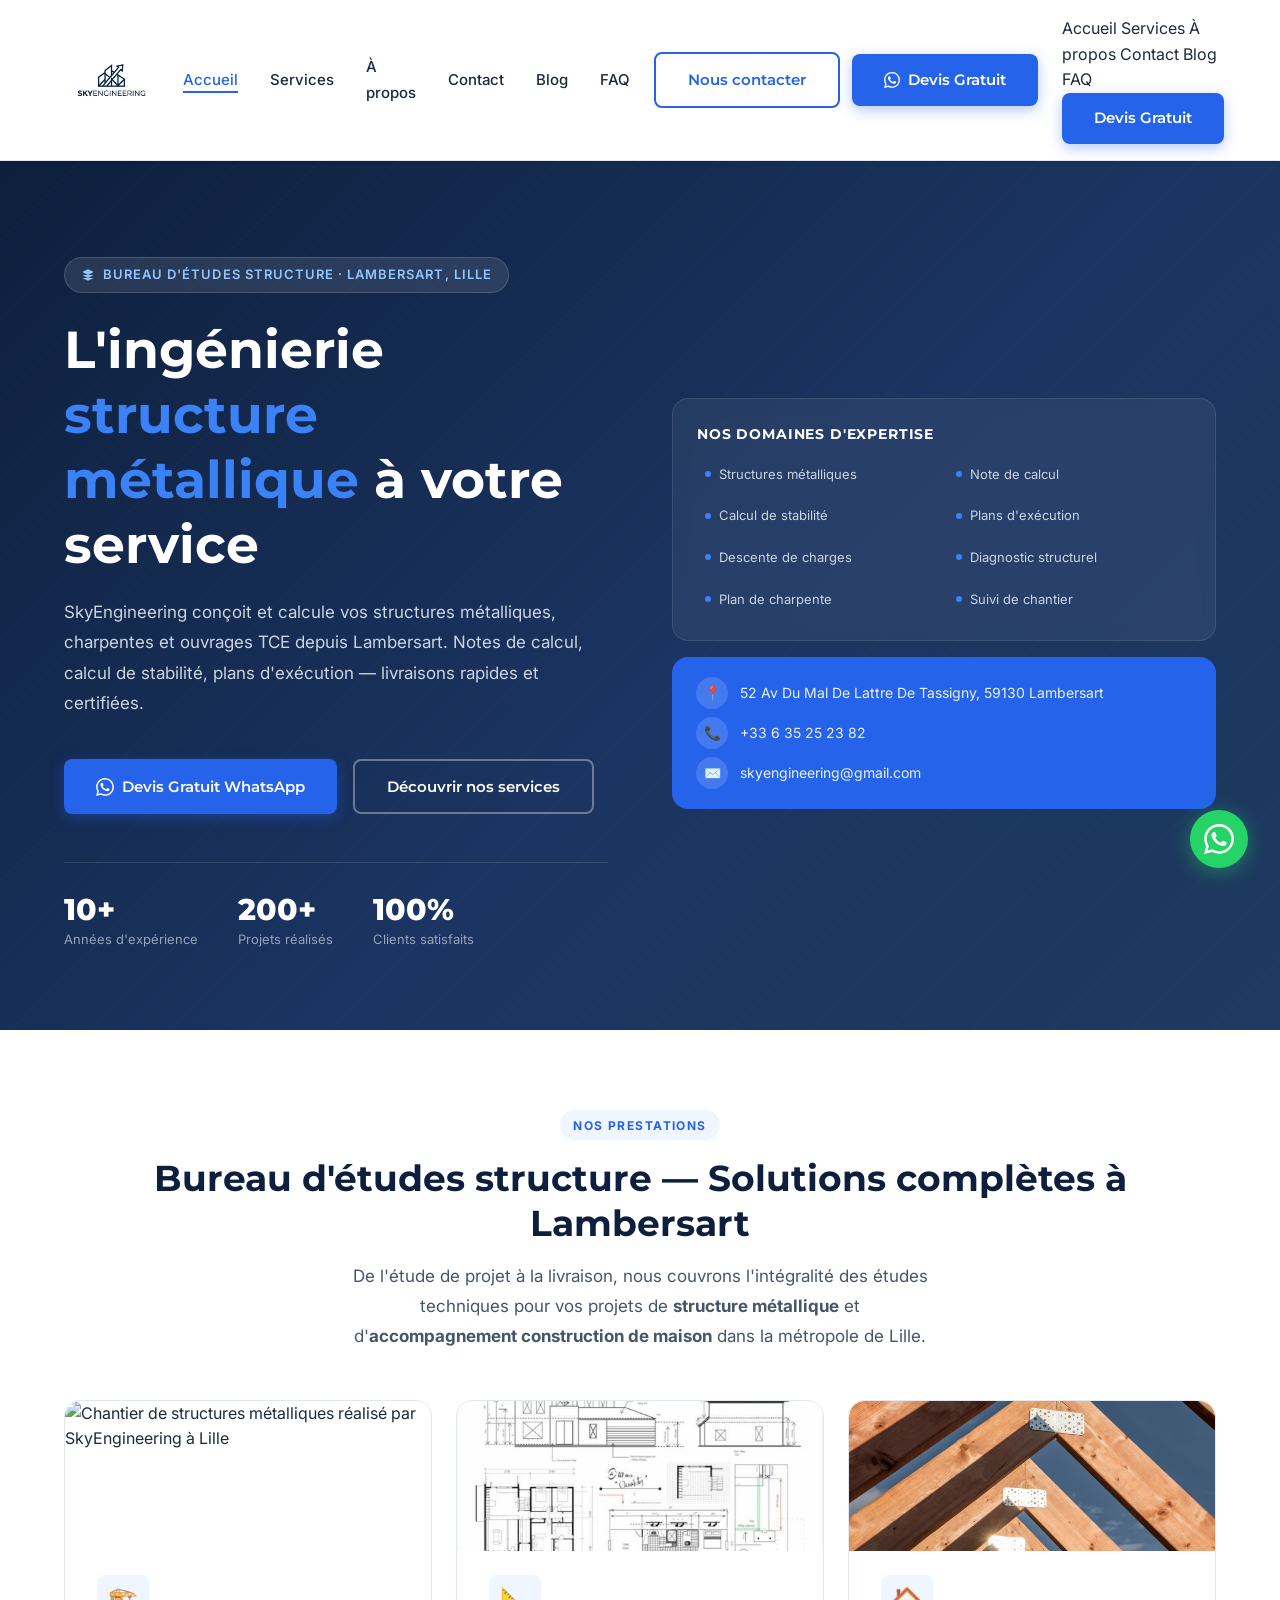
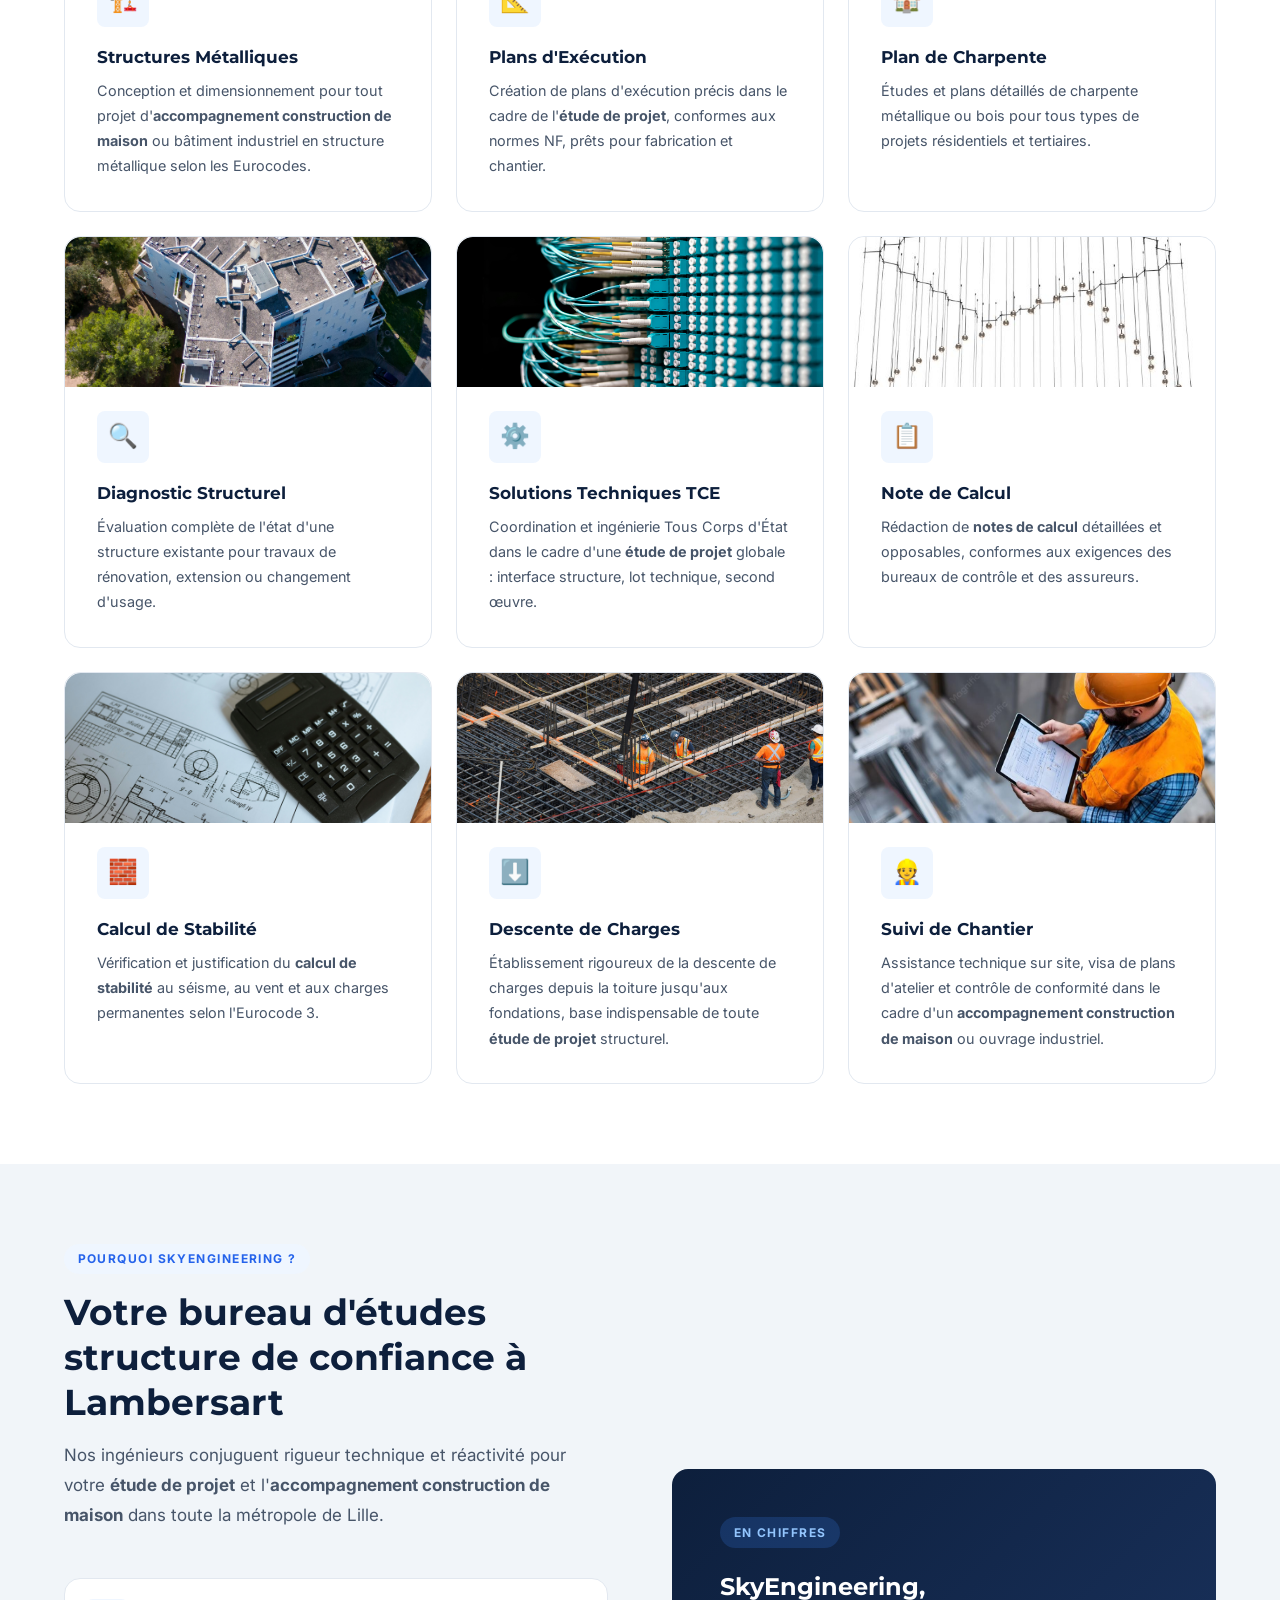
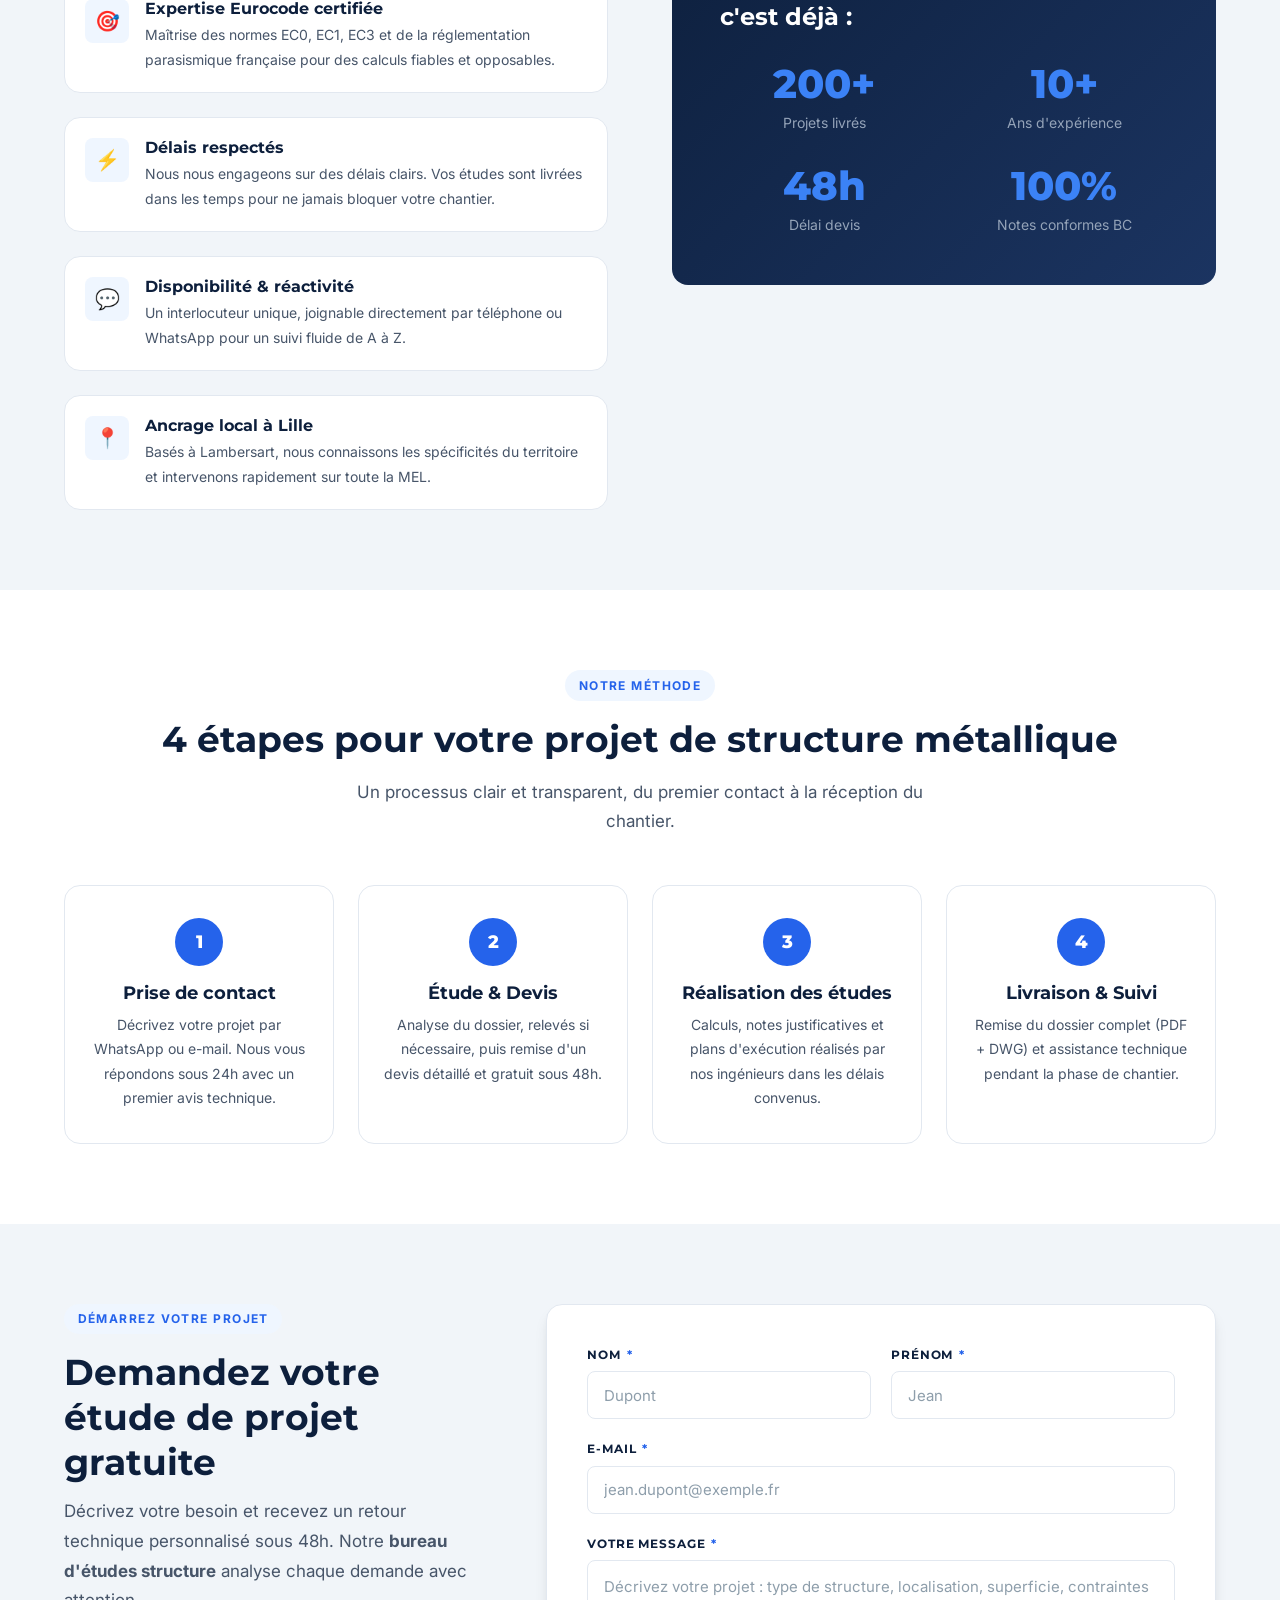
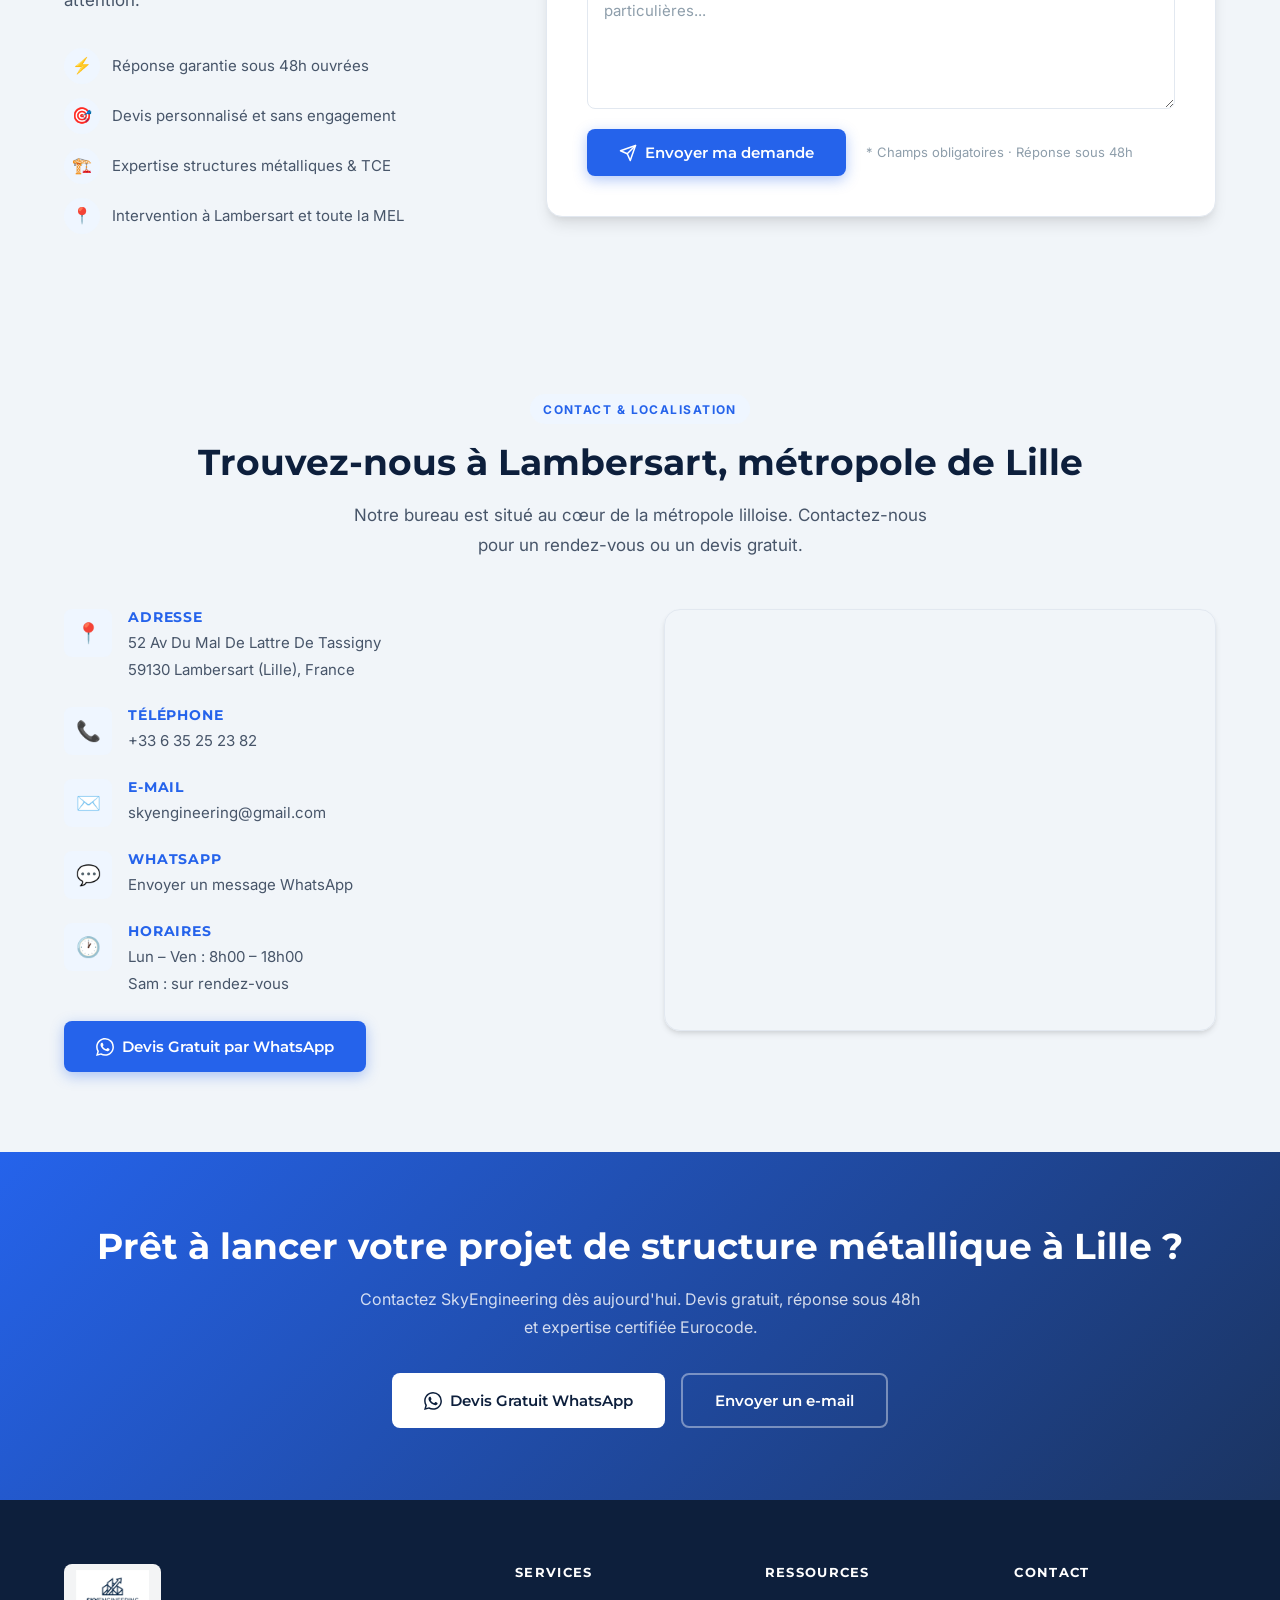
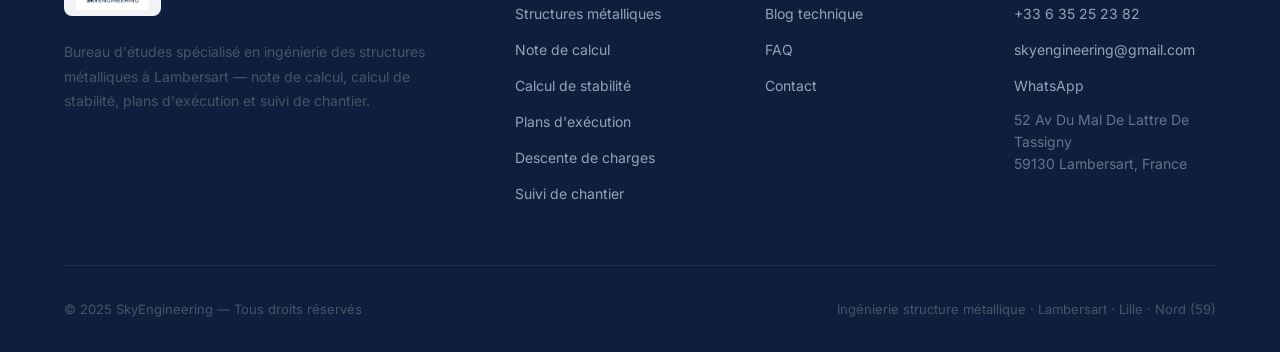
==== index.html @ dbaecf17 "Add files via upload" ====
<!DOCTYPE html>
<html lang="fr">
<head>
  <meta charset="UTF-8">
  <meta name="viewport" content="width=device-width, initial-scale=1.0">

  <!-- SEO Primary -->
  <title>SkyEngineering — Bureau d'Études Structure Métallique à Lambersart (Lille)</title>
  <meta name="description" content="SkyEngineering, bureau d'études spécialisé en structures métalliques, notes de calcul, calcul de stabilité et plans d'exécution à Lambersart, près de Lille. Devis gratuit.">
  <meta name="keywords" content="structure métallique, maison structure métallique, note de calcul, calcul de stabilité, hangar structure métallique, bureau d'études structure Lille, ingénierie structure Lambersart, descente de charges, étude de projet, accompagnement construction maison, suivi évolution fissures">
  <meta name="author" content="SkyEngineering">
  <meta name="robots" content="index, follow">
  <link rel="canonical" href="https://www.skyengineering.fr/">

  <!-- Open Graph -->
  <meta property="og:type"        content="website">
  <meta property="og:url"         content="https://www.skyengineering.fr/">
  <meta property="og:title"       content="SkyEngineering — Bureau d'Études Structure Métallique à Lambersart Lille">
  <meta property="og:description" content="Expert en structures métalliques, notes de calcul, plans d'exécution et calcul de stabilité. Basé à Lambersart, nous intervenons sur toute la métropole lilloise.">
  <meta property="og:image"       content="assets/SkyEngineering%20logo.png">

  <!-- Schema.org LocalBusiness -->
  <script type="application/ld+json">
  {
    "@context": "https://schema.org",
    "@type": "LocalBusiness",
    "name": "SkyEngineering",
    "description": "Bureau d'études spécialisé en ingénierie des structures métalliques, calcul de stabilité, notes de calcul et plans d'exécution.",
    "url": "https://www.skyengineering.fr",
    "telephone": "+33635252382",
    "email": "skyengineering@gmail.com",
    "address": {
      "@type": "PostalAddress",
      "streetAddress": "52 Av Du Mal De Lattre De Tassigny",
      "addressLocality": "Lambersart",
      "postalCode": "59130",
      "addressCountry": "FR"
    },
    "geo": {
      "@type": "GeoCoordinates",
      "latitude": 50.6549,
      "longitude": 3.0358
    },
    "areaServed": {
      "@type": "City",
      "name": "Lille"
    },
    "sameAs": ["https://wa.link/z64yze"]
  }
  </script>

  <link rel="stylesheet" href="CSS/style.css">
  <link rel="icon" type="image/png" href="assets/SkyEngineering%20logo.png">
</head>
<body>

  <!-- ═══════════════════════════════ HEADER ═══════════════════════════════ -->
  <header class="site-header" role="banner">
    <div class="container">
      <nav class="navbar" aria-label="Navigation principale">
        <a href="index.html" class="navbar-logo" aria-label="SkyEngineering accueil">
          <img src="assets/SkyEngineering%20logo.png" alt="SkyEngineering — Bureau d'études ingénierie" width="160" height="48">
        </a>

        <button class="nav-toggle" id="navToggle" aria-label="Ouvrir le menu" aria-expanded="false" aria-controls="mobileMenu">
          <span></span><span></span><span></span>
        </button>

        <ul class="navbar-nav" id="desktopNav" role="list">
          <li><a href="index.html" class="active">Accueil</a></li>
          <li><a href="#services">Services</a></li>
          <li><a href="#pourquoi-nous">À propos</a></li>
          <li><a href="#formulaire-contact">Contact</a></li>
          <li><a href="blog.html">Blog</a></li>
          <li><a href="faq.html">FAQ</a></li>
        </ul>

        <div class="navbar-cta">
          <a href="#formulaire-contact" class="btn btn-outline">Nous contacter</a>
          <a href="https://wa.link/z64yze" class="btn btn-primary" target="_blank" rel="noopener">
            <svg width="16" height="16" viewBox="0 0 24 24" fill="currentColor" aria-hidden="true"><path d="M17.472 14.382c-.297-.149-1.758-.867-2.03-.967-.273-.099-.471-.148-.67.15-.197.297-.767.966-.94 1.164-.173.199-.347.223-.644.075-.297-.15-1.255-.463-2.39-1.475-.883-.788-1.48-1.761-1.653-2.059-.173-.297-.018-.458.13-.606.134-.133.298-.347.446-.52.149-.174.198-.298.298-.497.099-.198.05-.371-.025-.52-.075-.149-.669-1.612-.916-2.207-.242-.579-.487-.5-.669-.51-.173-.008-.371-.01-.57-.01-.198 0-.52.074-.792.372-.272.297-1.04 1.016-1.04 2.479 0 1.462 1.065 2.875 1.213 3.074.149.198 2.096 3.2 5.077 4.487.709.306 1.262.489 1.694.625.712.227 1.36.195 1.871.118.571-.085 1.758-.719 2.006-1.413.248-.694.248-1.289.173-1.413-.074-.124-.272-.198-.57-.347m-5.421 7.403h-.004a9.87 9.87 0 01-5.031-1.378l-.361-.214-3.741.982.998-3.648-.235-.374a9.86 9.86 0 01-1.51-5.26c.001-5.45 4.436-9.884 9.888-9.884 2.64 0 5.122 1.03 6.988 2.898a9.825 9.825 0 012.893 6.994c-.003 5.45-4.437 9.884-9.885 9.884m8.413-18.297A11.815 11.815 0 0012.05 0C5.495 0 .16 5.335.157 11.892c0 2.096.547 4.142 1.588 5.945L.057 24l6.305-1.654a11.882 11.882 0 005.683 1.448h.005c6.554 0 11.89-5.335 11.893-11.893a11.821 11.821 0 00-3.48-8.413z"/></svg>
            Devis Gratuit
          </a>
        </div>

        <!-- Mobile menu -->
        <div class="navbar-mobile-menu" id="mobileMenu" role="navigation" aria-label="Menu mobile">
          <a href="index.html">Accueil</a>
          <a href="#services">Services</a>
          <a href="#pourquoi-nous">À propos</a>
          <a href="#formulaire-contact">Contact</a>
          <a href="blog.html">Blog</a>
          <a href="faq.html">FAQ</a>
          <a href="https://wa.link/z64yze" class="btn btn-primary" target="_blank" rel="noopener">Devis Gratuit</a>
        </div>
      </nav>
    </div>
  </header>

  <main id="main-content">

    <!-- ═══════════════════════════════ HERO ═══════════════════════════════ -->
    <section class="hero" aria-labelledby="hero-title">
      <div class="container">
        <div class="hero-grid">

          <div class="hero-content">
            <div class="hero-eyebrow">
              <svg width="14" height="14" viewBox="0 0 24 24" fill="currentColor" aria-hidden="true"><path d="M12 2L2 7l10 5 10-5-10-5zM2 17l10 5 10-5M2 12l10 5 10-5"/></svg>
              Bureau d'études structure · Lambersart, Lille
            </div>
            <h1 id="hero-title">
              L'ingénierie <span>structure métallique</span> à votre service
            </h1>
            <p class="hero-description">
              SkyEngineering conçoit et calcule vos structures métalliques, charpentes et ouvrages TCE depuis Lambersart. Notes de calcul, calcul de stabilité, plans d'exécution — livraisons rapides et certifiées.
            </p>
            <div class="hero-actions">
              <a href="https://wa.link/z64yze" class="btn btn-primary" target="_blank" rel="noopener">
                <svg width="18" height="18" viewBox="0 0 24 24" fill="currentColor" aria-hidden="true"><path d="M17.472 14.382c-.297-.149-1.758-.867-2.03-.967-.273-.099-.471-.148-.67.15-.197.297-.767.966-.94 1.164-.173.199-.347.223-.644.075-.297-.15-1.255-.463-2.39-1.475-.883-.788-1.48-1.761-1.653-2.059-.173-.297-.018-.458.13-.606.134-.133.298-.347.446-.52.149-.174.198-.298.298-.497.099-.198.05-.371-.025-.52-.075-.149-.669-1.612-.916-2.207-.242-.579-.487-.5-.669-.51-.173-.008-.371-.01-.57-.01-.198 0-.52.074-.792.372-.272.297-1.04 1.016-1.04 2.479 0 1.462 1.065 2.875 1.213 3.074.149.198 2.096 3.2 5.077 4.487.709.306 1.262.489 1.694.625.712.227 1.36.195 1.871.118.571-.085 1.758-.719 2.006-1.413.248-.694.248-1.289.173-1.413-.074-.124-.272-.198-.57-.347m-5.421 7.403h-.004a9.87 9.87 0 01-5.031-1.378l-.361-.214-3.741.982.998-3.648-.235-.374a9.86 9.86 0 01-1.51-5.26c.001-5.45 4.436-9.884 9.888-9.884 2.64 0 5.122 1.03 6.988 2.898a9.825 9.825 0 012.893 6.994c-.003 5.45-4.437 9.884-9.885 9.884m8.413-18.297A11.815 11.815 0 0012.05 0C5.495 0 .16 5.335.157 11.892c0 2.096.547 4.142 1.588 5.945L.057 24l6.305-1.654a11.882 11.882 0 005.683 1.448h.005c6.554 0 11.89-5.335 11.893-11.893a11.821 11.821 0 00-3.48-8.413z"/></svg>
                Devis Gratuit WhatsApp
              </a>
              <a href="#services" class="btn btn-outline" style="color:#fff;border-color:rgba(255,255,255,.35);">
                Découvrir nos services
              </a>
            </div>
            <div class="hero-stats">
              <div>
                <div class="hero-stat-value">10+</div>
                <div class="hero-stat-label">Années d'expérience</div>
              </div>
              <div>
                <div class="hero-stat-value">200+</div>
                <div class="hero-stat-label">Projets réalisés</div>
              </div>
              <div>
                <div class="hero-stat-value">100%</div>
                <div class="hero-stat-label">Clients satisfaits</div>
              </div>
            </div>
          </div>

          <div class="hero-visual" aria-hidden="true">
            <div class="hero-card">
              <div class="hero-card-title">Nos domaines d'expertise</div>
              <div class="hero-services-grid">
                <div class="hero-service-item"><span class="dot"></span>Structures métalliques</div>
                <div class="hero-service-item"><span class="dot"></span>Note de calcul</div>
                <div class="hero-service-item"><span class="dot"></span>Calcul de stabilité</div>
                <div class="hero-service-item"><span class="dot"></span>Plans d'exécution</div>
                <div class="hero-service-item"><span class="dot"></span>Descente de charges</div>
                <div class="hero-service-item"><span class="dot"></span>Diagnostic structurel</div>
                <div class="hero-service-item"><span class="dot"></span>Plan de charpente</div>
                <div class="hero-service-item"><span class="dot"></span>Suivi de chantier</div>
              </div>
            </div>
            <div class="hero-contact-card">
              <div class="hero-contact-row">
                <span class="hero-contact-icon">📍</span>
                52 Av Du Mal De Lattre De Tassigny, 59130 Lambersart
              </div>
              <div class="hero-contact-row">
                <span class="hero-contact-icon">📞</span>
                +33 6 35 25 23 82
              </div>
              <div class="hero-contact-row">
                <span class="hero-contact-icon">✉️</span>
                skyengineering@gmail.com
              </div>
            </div>
          </div>

        </div>
      </div>
    </section>

    <!-- ═══════════════════════════════ SERVICES ═══════════════════════════ -->
    <section class="section" id="services" aria-labelledby="services-title">
      <div class="container">
        <div class="section-header">
          <span class="section-label">Nos prestations</span>
          <h2 class="section-title" id="services-title">Bureau d'études structure — Solutions complètes à Lambersart</h2>
          <p class="section-subtitle">De l'étude de projet à la livraison, nous couvrons l'intégralité des études techniques pour vos projets de <strong>structure métallique</strong> et d'<strong>accompagnement construction de maison</strong> dans la métropole de Lille.</p>
        </div>

        <div class="services-grid">

          <article class="service-card">
            <div class="service-img-wrap">
              <img src="assets/Structures%20M%C3%A9talliques.jpg"
                   alt="Chantier de structures métalliques réalisé par SkyEngineering à Lille"
                   width="400" height="150" loading="eager">
            </div>
            <div class="service-icon" aria-hidden="true">🏗️</div>
            <h3>Structures Métalliques</h3>
            <p>Conception et dimensionnement pour tout projet d'<strong>accompagnement construction de maison</strong> ou bâtiment industriel en structure métallique selon les Eurocodes.</p>
          </article>

          <article class="service-card">
            <div class="service-img-wrap">
              <img src="assets/Plans%20d%27Ex%C3%A9cution.JPG"
                   alt="Plans d'exécution de structure métallique réalisés par SkyEngineering"
                   width="400" height="150" loading="lazy">
            </div>
            <div class="service-icon" aria-hidden="true">📐</div>
            <h3>Plans d'Exécution</h3>
            <p>Création de plans d'exécution précis dans le cadre de l'<strong>étude de projet</strong>, conformes aux normes NF, prêts pour fabrication et chantier.</p>
          </article>

          <article class="service-card">
            <div class="service-img-wrap">
              <img src="assets/Plan%20de%20Charpente.jpg"
                   alt="Plan de charpente métallique conçu par le bureau d'études SkyEngineering"
                   width="400" height="150" loading="lazy">
            </div>
            <div class="service-icon" aria-hidden="true">🏠</div>
            <h3>Plan de Charpente</h3>
            <p>Études et plans détaillés de charpente métallique ou bois pour tous types de projets résidentiels et tertiaires.</p>
          </article>

          <article class="service-card">
            <div class="service-img-wrap">
              <img src="assets/Diagnostic%20Structurel.jpg"
                   alt="Diagnostic structurel d'un bâtiment existant réalisé par SkyEngineering à Lambersart"
                   width="400" height="150" loading="lazy">
            </div>
            <div class="service-icon" aria-hidden="true">🔍</div>
            <h3>Diagnostic Structurel</h3>
            <p>Évaluation complète de l'état d'une structure existante pour travaux de rénovation, extension ou changement d'usage.</p>
          </article>

          <article class="service-card">
            <div class="service-img-wrap">
              <img src="assets/Solutions%20Techniques%20TCE.jpg"
                   alt="Solutions techniques TCE pour construction de maison accompagnée par SkyEngineering"
                   width="400" height="150" loading="lazy">
            </div>
            <div class="service-icon" aria-hidden="true">⚙️</div>
            <h3>Solutions Techniques TCE</h3>
            <p>Coordination et ingénierie Tous Corps d'État dans le cadre d'une <strong>étude de projet</strong> globale : interface structure, lot technique, second œuvre.</p>
          </article>

          <article class="service-card">
            <div class="service-img-wrap">
              <img src="assets/note%20de%20calcule.JPG"
                   alt="Note de calcul structurelle rédigée par l'ingénieur SkyEngineering"
                   width="400" height="150" loading="lazy">
            </div>
            <div class="service-icon" aria-hidden="true">📋</div>
            <h3>Note de Calcul</h3>
            <p>Rédaction de <strong>notes de calcul</strong> détaillées et opposables, conformes aux exigences des bureaux de contrôle et des assureurs.</p>
          </article>

          <article class="service-card">
            <div class="service-img-wrap">
              <img src="assets/Calcul%20de%20Stabilit%C3%A9.jpg"
                   alt="Calcul de stabilité Eurocode réalisé par SkyEngineering à Lambersart"
                   width="400" height="150" loading="lazy">
            </div>
            <div class="service-icon" aria-hidden="true">🧱</div>
            <h3>Calcul de Stabilité</h3>
            <p>Vérification et justification du <strong>calcul de stabilité</strong> au séisme, au vent et aux charges permanentes selon l'Eurocode 3.</p>
          </article>

          <article class="service-card">
            <div class="service-img-wrap">
              <img src="assets/Descente%20de%20Charges.jpg"
                   alt="Schéma de descente de charges pour étude de structure SkyEngineering"
                   width="400" height="150" loading="lazy">
            </div>
            <div class="service-icon" aria-hidden="true">⬇️</div>
            <h3>Descente de Charges</h3>
            <p>Établissement rigoureux de la descente de charges depuis la toiture jusqu'aux fondations, base indispensable de toute <strong>étude de projet</strong> structurel.</p>
          </article>

          <article class="service-card">
            <div class="service-img-wrap">
              <img src="assets/Suivi%20de%20Chantier.JPG"
                   alt="Suivi de chantier structure métallique par l'ingénieur SkyEngineering"
                   width="400" height="150" loading="lazy">
            </div>
            <div class="service-icon" aria-hidden="true">👷</div>
            <h3>Suivi de Chantier</h3>
            <p>Assistance technique sur site, visa de plans d'atelier et contrôle de conformité dans le cadre d'un <strong>accompagnement construction de maison</strong> ou ouvrage industriel.</p>
          </article>

        </div>
      </div>
    </section>

    <!-- ═══════════════════════════════ WHY US ═══════════════════════════ -->
    <section class="section section-alt" id="pourquoi-nous" aria-labelledby="why-title">
      <div class="container">
        <div class="why-grid">

          <div>
            <span class="section-label">Pourquoi SkyEngineering ?</span>
            <h2 class="section-title" id="why-title">Votre bureau d'études structure de confiance à Lambersart</h2>
            <p class="section-subtitle">Nos ingénieurs conjuguent rigueur technique et réactivité pour votre <strong>étude de projet</strong> et l'<strong>accompagnement construction de maison</strong> dans toute la métropole de Lille.</p>

            <div class="why-features">
              <div class="why-feature">
                <div class="why-feature-icon" aria-hidden="true">🎯</div>
                <div class="why-feature-body">
                  <h4>Expertise Eurocode certifiée</h4>
                  <p>Maîtrise des normes EC0, EC1, EC3 et de la réglementation parasismique française pour des calculs fiables et opposables.</p>
                </div>
              </div>
              <div class="why-feature">
                <div class="why-feature-icon" aria-hidden="true">⚡</div>
                <div class="why-feature-body">
                  <h4>Délais respectés</h4>
                  <p>Nous nous engageons sur des délais clairs. Vos études sont livrées dans les temps pour ne jamais bloquer votre chantier.</p>
                </div>
              </div>
              <div class="why-feature">
                <div class="why-feature-icon" aria-hidden="true">💬</div>
                <div class="why-feature-body">
                  <h4>Disponibilité & réactivité</h4>
                  <p>Un interlocuteur unique, joignable directement par téléphone ou WhatsApp pour un suivi fluide de A à Z.</p>
                </div>
              </div>
              <div class="why-feature">
                <div class="why-feature-icon" aria-hidden="true">📍</div>
                <div class="why-feature-body">
                  <h4>Ancrage local à Lille</h4>
                  <p>Basés à Lambersart, nous connaissons les spécificités du territoire et intervenons rapidement sur toute la MEL.</p>
                </div>
              </div>
            </div>
          </div>

          <div class="stats-card">
            <span class="section-label" style="background:rgba(59,130,246,.2);color:#93C5FD;">En chiffres</span>
            <h3 style="color:#fff;margin-top:.5rem;">SkyEngineering, <br>c'est déjà :</h3>
            <div class="stats-grid">
              <div class="stat-item">
                <div class="stat-number">200+</div>
                <div class="stat-desc">Projets livrés</div>
              </div>
              <div class="stat-item">
                <div class="stat-number">10+</div>
                <div class="stat-desc">Ans d'expérience</div>
              </div>
              <div class="stat-item">
                <div class="stat-number">48h</div>
                <div class="stat-desc">Délai devis</div>
              </div>
              <div class="stat-item">
                <div class="stat-number">100%</div>
                <div class="stat-desc">Notes conformes BC</div>
              </div>
            </div>
          </div>

        </div>
      </div>
    </section>

    <!-- ═══════════════════════════════ PROCESS ═══════════════════════════ -->
    <section class="section" aria-labelledby="process-title">
      <div class="container">
        <div class="section-header">
          <span class="section-label">Notre méthode</span>
          <h2 class="section-title" id="process-title">4 étapes pour votre projet de structure métallique</h2>
          <p class="section-subtitle">Un processus clair et transparent, du premier contact à la réception du chantier.</p>
        </div>
        <div class="process-steps">
          <div class="process-step">
            <div class="process-step-number">1</div>
            <h4>Prise de contact</h4>
            <p>Décrivez votre projet par WhatsApp ou e-mail. Nous vous répondons sous 24h avec un premier avis technique.</p>
          </div>
          <div class="process-step">
            <div class="process-step-number">2</div>
            <h4>Étude & Devis</h4>
            <p>Analyse du dossier, relevés si nécessaire, puis remise d'un devis détaillé et gratuit sous 48h.</p>
          </div>
          <div class="process-step">
            <div class="process-step-number">3</div>
            <h4>Réalisation des études</h4>
            <p>Calculs, notes justificatives et plans d'exécution réalisés par nos ingénieurs dans les délais convenus.</p>
          </div>
          <div class="process-step">
            <div class="process-step-number">4</div>
            <h4>Livraison & Suivi</h4>
            <p>Remise du dossier complet (PDF + DWG) et assistance technique pendant la phase de chantier.</p>
          </div>
        </div>
      </div>
    </section>

    <!-- ═══════════════════════════════ FORMULAIRE DE CONTACT ══════════════ -->
    <section class="section section-alt" id="formulaire-contact" aria-labelledby="form-title">
      <div class="container">
        <div class="form-section-grid">

          <div class="form-section-info">
            <span class="section-label">Démarrez votre projet</span>
            <h2 class="section-title" id="form-title">Demandez votre étude de projet gratuite</h2>
            <p class="section-subtitle">Décrivez votre besoin et recevez un retour technique personnalisé sous 48h. Notre <strong>bureau d'études structure</strong> analyse chaque demande avec attention.</p>
            <div class="form-info-points">
              <div class="form-info-point">
                <span class="form-info-point-icon" aria-hidden="true">⚡</span>
                Réponse garantie sous 48h ouvrées
              </div>
              <div class="form-info-point">
                <span class="form-info-point-icon" aria-hidden="true">🎯</span>
                Devis personnalisé et sans engagement
              </div>
              <div class="form-info-point">
                <span class="form-info-point-icon" aria-hidden="true">🏗️</span>
                Expertise structures métalliques &amp; TCE
              </div>
              <div class="form-info-point">
                <span class="form-info-point-icon" aria-hidden="true">📍</span>
                Intervention à Lambersart et toute la MEL
              </div>
            </div>
          </div>

          <form class="contact-form"
                id="contact-form"
                action="mailto:skyengineering@gmail.com"
                method="post"
                enctype="text/plain"
                novalidate
                aria-label="Formulaire de demande d'étude de projet">

            <div class="form-row">
              <div class="form-group">
                <label for="nom">Nom <span aria-hidden="true">*</span></label>
                <input type="text"
                       id="nom"
                       name="nom"
                       required
                       minlength="2"
                       maxlength="60"
                       placeholder="Dupont"
                       autocomplete="family-name">
              </div>
              <div class="form-group">
                <label for="prenom">Prénom <span aria-hidden="true">*</span></label>
                <input type="text"
                       id="prenom"
                       name="prenom"
                       required
                       minlength="2"
                       maxlength="60"
                       placeholder="Jean"
                       autocomplete="given-name">
              </div>
            </div>

            <div class="form-group">
              <label for="email">E-mail <span aria-hidden="true">*</span></label>
              <input type="email"
                     id="email"
                     name="email"
                     required
                     placeholder="jean.dupont@exemple.fr"
                     autocomplete="email">
            </div>

            <div class="form-group">
              <label for="message">Votre message <span aria-hidden="true">*</span></label>
              <textarea id="message"
                        name="message"
                        rows="5"
                        required
                        minlength="20"
                        placeholder="Décrivez votre projet : type de structure, localisation, superficie, contraintes particulières..."></textarea>
            </div>

            <div class="form-submit">
              <button type="submit" class="btn btn-primary">
                <svg width="18" height="18" viewBox="0 0 24 24" fill="none" stroke="currentColor" stroke-width="2" stroke-linecap="round" stroke-linejoin="round" aria-hidden="true"><line x1="22" y1="2" x2="11" y2="13"/><polygon points="22 2 15 22 11 13 2 9 22 2"/></svg>
                Envoyer ma demande
              </button>
              <p class="form-note">* Champs obligatoires · Réponse sous 48h</p>
            </div>

          </form>

        </div>
      </div>
    </section>

    <!-- ═══════════════════════════════ CONTACT / LOCAL ═════════════════════ -->
    <section class="section section-alt" id="contact" aria-labelledby="contact-title">
      <div class="container">
        <div class="section-header">
          <span class="section-label">Contact & Localisation</span>
          <h2 class="section-title" id="contact-title">Trouvez-nous à Lambersart, métropole de Lille</h2>
          <p class="section-subtitle">Notre bureau est situé au cœur de la métropole lilloise. Contactez-nous pour un rendez-vous ou un devis gratuit.</p>
        </div>

        <div class="contact-grid">
          <div class="contact-info">
            <div class="contact-item">
              <div class="contact-icon" aria-hidden="true">📍</div>
              <div>
                <h4>Adresse</h4>
                <p>52 Av Du Mal De Lattre De Tassigny<br>59130 Lambersart (Lille), France</p>
              </div>
            </div>
            <div class="contact-item">
              <div class="contact-icon" aria-hidden="true">📞</div>
              <div>
                <h4>Téléphone</h4>
                <a href="tel:+33635252382">+33 6 35 25 23 82</a>
              </div>
            </div>
            <div class="contact-item">
              <div class="contact-icon" aria-hidden="true">✉️</div>
              <div>
                <h4>E-mail</h4>
                <a href="mailto:skyengineering@gmail.com">skyengineering@gmail.com</a>
              </div>
            </div>
            <div class="contact-item">
              <div class="contact-icon" aria-hidden="true">💬</div>
              <div>
                <h4>WhatsApp</h4>
                <a href="https://wa.link/z64yze" target="_blank" rel="noopener">Envoyer un message WhatsApp</a>
              </div>
            </div>
            <div class="contact-item">
              <div class="contact-icon" aria-hidden="true">🕐</div>
              <div>
                <h4>Horaires</h4>
                <p>Lun – Ven : 8h00 – 18h00<br>Sam : sur rendez-vous</p>
              </div>
            </div>
            <a href="https://wa.link/z64yze" class="btn btn-primary" target="_blank" rel="noopener" style="width:fit-content;">
              <svg width="18" height="18" viewBox="0 0 24 24" fill="currentColor" aria-hidden="true"><path d="M17.472 14.382c-.297-.149-1.758-.867-2.03-.967-.273-.099-.471-.148-.67.15-.197.297-.767.966-.94 1.164-.173.199-.347.223-.644.075-.297-.15-1.255-.463-2.39-1.475-.883-.788-1.48-1.761-1.653-2.059-.173-.297-.018-.458.13-.606.134-.133.298-.347.446-.52.149-.174.198-.298.298-.497.099-.198.05-.371-.025-.52-.075-.149-.669-1.612-.916-2.207-.242-.579-.487-.5-.669-.51-.173-.008-.371-.01-.57-.01-.198 0-.52.074-.792.372-.272.297-1.04 1.016-1.04 2.479 0 1.462 1.065 2.875 1.213 3.074.149.198 2.096 3.2 5.077 4.487.709.306 1.262.489 1.694.625.712.227 1.36.195 1.871.118.571-.085 1.758-.719 2.006-1.413.248-.694.248-1.289.173-1.413-.074-.124-.272-.198-.57-.347m-5.421 7.403h-.004a9.87 9.87 0 01-5.031-1.378l-.361-.214-3.741.982.998-3.648-.235-.374a9.86 9.86 0 01-1.51-5.26c.001-5.45 4.436-9.884 9.888-9.884 2.64 0 5.122 1.03 6.988 2.898a9.825 9.825 0 012.893 6.994c-.003 5.45-4.437 9.884-9.885 9.884m8.413-18.297A11.815 11.815 0 0012.05 0C5.495 0 .16 5.335.157 11.892c0 2.096.547 4.142 1.588 5.945L.057 24l6.305-1.654a11.882 11.882 0 005.683 1.448h.005c6.554 0 11.89-5.335 11.893-11.893a11.821 11.821 0 00-3.48-8.413z"/></svg>
              Devis Gratuit par WhatsApp
            </a>
          </div>

          <div class="map-embed">
            <iframe
              title="Localisation SkyEngineering — 52 Av Du Mal De Lattre De Tassigny, 59130 Lambersart"
              src="https://www.google.com/maps/embed?pb=!1m18!1m12!1m3!1d2530.7!2d3.0350!3d50.6550!2m3!1f0!2f0!3f0!3m2!1i1024!2i768!4f13.1!3m3!1m2!1s0x47c2d5d8f5a5a5a5%3A0x1!2s52+Av+Du+Mal+De+Lattre+De+Tassigny%2C+59130+Lambersart!5e0!3m2!1sfr!2sfr!4v1"
              width="100%"
              height="420"
              style="border:0;"
              allowfullscreen=""
              loading="lazy"
              referrerpolicy="no-referrer-when-downgrade">
            </iframe>
          </div>
        </div>
      </div>
    </section>

    <!-- ═══════════════════════════════ CTA BANNER ══════════════════════════ -->
    <section class="cta-banner" aria-labelledby="cta-title">
      <div class="container">
        <h2 id="cta-title">Prêt à lancer votre projet de structure métallique à Lille ?</h2>
        <p>Contactez SkyEngineering dès aujourd'hui. Devis gratuit, réponse sous 48h et expertise certifiée Eurocode.</p>
        <div class="btn-group">
          <a href="https://wa.link/z64yze" class="btn btn-white" target="_blank" rel="noopener">
            <svg width="18" height="18" viewBox="0 0 24 24" fill="currentColor" aria-hidden="true"><path d="M17.472 14.382c-.297-.149-1.758-.867-2.03-.967-.273-.099-.471-.148-.67.15-.197.297-.767.966-.94 1.164-.173.199-.347.223-.644.075-.297-.15-1.255-.463-2.39-1.475-.883-.788-1.48-1.761-1.653-2.059-.173-.297-.018-.458.13-.606.134-.133.298-.347.446-.52.149-.174.198-.298.298-.497.099-.198.05-.371-.025-.52-.075-.149-.669-1.612-.916-2.207-.242-.579-.487-.5-.669-.51-.173-.008-.371-.01-.57-.01-.198 0-.52.074-.792.372-.272.297-1.04 1.016-1.04 2.479 0 1.462 1.065 2.875 1.213 3.074.149.198 2.096 3.2 5.077 4.487.709.306 1.262.489 1.694.625.712.227 1.36.195 1.871.118.571-.085 1.758-.719 2.006-1.413.248-.694.248-1.289.173-1.413-.074-.124-.272-.198-.57-.347m-5.421 7.403h-.004a9.87 9.87 0 01-5.031-1.378l-.361-.214-3.741.982.998-3.648-.235-.374a9.86 9.86 0 01-1.51-5.26c.001-5.45 4.436-9.884 9.888-9.884 2.64 0 5.122 1.03 6.988 2.898a9.825 9.825 0 012.893 6.994c-.003 5.45-4.437 9.884-9.885 9.884m8.413-18.297A11.815 11.815 0 0012.05 0C5.495 0 .16 5.335.157 11.892c0 2.096.547 4.142 1.588 5.945L.057 24l6.305-1.654a11.882 11.882 0 005.683 1.448h.005c6.554 0 11.89-5.335 11.893-11.893a11.821 11.821 0 00-3.48-8.413z"/></svg>
            Devis Gratuit WhatsApp
          </a>
          <a href="mailto:skyengineering@gmail.com" class="btn btn-outline" style="color:#fff;border-color:rgba(255,255,255,.4);">
            Envoyer un e-mail
          </a>
        </div>
      </div>
    </section>

  </main>

  <!-- ═══════════════════════════════ FOOTER ══════════════════════════════ -->
  <footer class="site-footer" role="contentinfo">
    <div class="container">
      <div class="footer-grid">

        <div class="footer-brand">
          <img src="assets/SkyEngineering%20logo.png" alt="SkyEngineering — Bureau d'études structure métallique Lambersart" width="160" height="48">
          <p>Bureau d'études spécialisé en ingénierie des structures métalliques à Lambersart — note de calcul, calcul de stabilité, plans d'exécution et suivi de chantier.</p>
        </div>

        <div class="footer-col">
          <h4>Services</h4>
          <ul>
            <li><a href="#services">Structures métalliques</a></li>
            <li><a href="#services">Note de calcul</a></li>
            <li><a href="#services">Calcul de stabilité</a></li>
            <li><a href="#services">Plans d'exécution</a></li>
            <li><a href="#services">Descente de charges</a></li>
            <li><a href="#services">Suivi de chantier</a></li>
          </ul>
        </div>

        <div class="footer-col">
          <h4>Ressources</h4>
          <ul>
            <li><a href="blog.html">Blog technique</a></li>
            <li><a href="faq.html">FAQ</a></li>
            <li><a href="#contact">Contact</a></li>
          </ul>
        </div>

        <div class="footer-col">
          <h4>Contact</h4>
          <ul>
            <li><a href="tel:+33635252382">+33 6 35 25 23 82</a></li>
            <li><a href="mailto:skyengineering@gmail.com">skyengineering@gmail.com</a></li>
            <li><a href="https://wa.link/z64yze" target="_blank" rel="noopener">WhatsApp</a></li>
            <li style="color:#64748b;font-size:.875rem;margin-top:.5rem;">52 Av Du Mal De Lattre De Tassigny<br>59130 Lambersart, France</li>
          </ul>
        </div>

      </div>
      <div class="footer-bottom">
        <p>&copy; 2025 SkyEngineering — Tous droits réservés</p>
        <p>Ingénierie structure métallique · Lambersart · Lille · Nord (59)</p>
      </div>
    </div>
  </footer>

  <!-- ═══════════════════════════ FLOATING WHATSAPP ══════════════════════ -->
  <a href="https://wa.link/z64yze"
     class="whatsapp-float"
     target="_blank"
     rel="noopener"
     aria-label="Contacter SkyEngineering sur WhatsApp">
    <span class="whatsapp-tooltip">Devis gratuit sur WhatsApp</span>
    <svg viewBox="0 0 24 24" xmlns="http://www.w3.org/2000/svg" role="img" aria-hidden="true">
      <path d="M17.472 14.382c-.297-.149-1.758-.867-2.03-.967-.273-.099-.471-.148-.67.15-.197.297-.767.966-.94 1.164-.173.199-.347.223-.644.075-.297-.15-1.255-.463-2.39-1.475-.883-.788-1.48-1.761-1.653-2.059-.173-.297-.018-.458.13-.606.134-.133.298-.347.446-.52.149-.174.198-.298.298-.497.099-.198.05-.371-.025-.52-.075-.149-.669-1.612-.916-2.207-.242-.579-.487-.5-.669-.51-.173-.008-.371-.01-.57-.01-.198 0-.52.074-.792.372-.272.297-1.04 1.016-1.04 2.479 0 1.462 1.065 2.875 1.213 3.074.149.198 2.096 3.2 5.077 4.487.709.306 1.262.489 1.694.625.712.227 1.36.195 1.871.118.571-.085 1.758-.719 2.006-1.413.248-.694.248-1.289.173-1.413-.074-.124-.272-.198-.57-.347m-5.421 7.403h-.004a9.87 9.87 0 01-5.031-1.378l-.361-.214-3.741.982.998-3.648-.235-.374a9.86 9.86 0 01-1.51-5.26c.001-5.45 4.436-9.884 9.888-9.884 2.64 0 5.122 1.03 6.988 2.898a9.825 9.825 0 012.893 6.994c-.003 5.45-4.437 9.884-9.885 9.884m8.413-18.297A11.815 11.815 0 0012.05 0C5.495 0 .16 5.335.157 11.892c0 2.096.547 4.142 1.588 5.945L.057 24l6.305-1.654a11.882 11.882 0 005.683 1.448h.005c6.554 0 11.89-5.335 11.893-11.893a11.821 11.821 0 00-3.48-8.413z"/>
    </svg>
  </a>

  <script>
    const toggle = document.getElementById('navToggle');
    const menu   = document.getElementById('mobileMenu');
    toggle.addEventListener('click', () => {
      const open = menu.classList.toggle('open');
      toggle.classList.toggle('open', open);
      toggle.setAttribute('aria-expanded', open);
    });
    document.querySelectorAll('.navbar-mobile-menu a').forEach(link => {
      link.addEventListener('click', () => {
        menu.classList.remove('open');
        toggle.classList.remove('open');
        toggle.setAttribute('aria-expanded', false);
      });
    });
  </script>
</body>
</html>
---- CSS/style.css ----
/* ============================================================
   SkyEngineering — style.css
   Palette : Navy #0D1F3C | Steel Blue #2563EB | Gray #64748B | White #FFFFFF
   Fonts   : Montserrat (headings) + Inter (body)
   ============================================================ */

@import url('https://fonts.googleapis.com/css2?family=Montserrat:wght@400;600;700;800&family=Inter:wght@300;400;500;600&display=swap');

/* ── CSS Custom Properties ── */
:root {
  --navy:        #0D1F3C;
  --navy-light:  #1B3461;
  --steel:       #2563EB;
  --steel-light: #3B82F6;
  --steel-pale:  #EFF6FF;
  --gray:        #64748B;
  --gray-light:  #F1F5F9;
  --gray-border: #E2E8F0;
  --concrete:    #8E9EAB;
  --white:       #FFFFFF;
  --text:        #1E293B;
  --text-light:  #475569;
  --whatsapp:    #25D366;
  --radius:      8px;
  --radius-lg:   16px;
  --shadow-sm:   0 1px 3px rgba(0,0,0,.08), 0 1px 2px rgba(0,0,0,.06);
  --shadow:      0 4px 6px -1px rgba(0,0,0,.1), 0 2px 4px -1px rgba(0,0,0,.06);
  --shadow-lg:   0 10px 15px -3px rgba(0,0,0,.1), 0 4px 6px -2px rgba(0,0,0,.05);
  --shadow-xl:   0 20px 25px -5px rgba(0,0,0,.1), 0 10px 10px -5px rgba(0,0,0,.04);
  --transition:  all .25s ease;
  --max-width:   1200px;
}

/* ── Reset ── */
*, *::before, *::after { box-sizing: border-box; margin: 0; padding: 0; }
html { scroll-behavior: smooth; font-size: 16px; }
body {
  font-family: 'Inter', sans-serif;
  color: var(--text);
  background: var(--white);
  line-height: 1.6;
  overflow-x: hidden;
}
img { max-width: 100%; height: auto; display: block; }
a  { color: inherit; text-decoration: none; }
ul { list-style: none; }
button { cursor: pointer; border: none; background: none; font-family: inherit; }

/* ── Typography ── */
h1, h2, h3, h4, h5 {
  font-family: 'Montserrat', sans-serif;
  font-weight: 700;
  line-height: 1.25;
  color: var(--navy);
}
h1 { font-size: clamp(2rem, 5vw, 3.25rem); }
h2 { font-size: clamp(1.6rem, 3.5vw, 2.25rem); }
h3 { font-size: clamp(1.2rem, 2.5vw, 1.5rem); }
h4 { font-size: 1.125rem; }
p  { color: var(--text-light); line-height: 1.75; }

/* ── Utility ── */
.container { width: 100%; max-width: var(--max-width); margin: 0 auto; padding: 0 1.5rem; }
.section    { padding: 5rem 0; }
.section-alt { background: var(--gray-light); }
.section-dark { background: var(--navy); }

.section-label {
  display: inline-block;
  font-size: .75rem;
  font-weight: 700;
  letter-spacing: .12em;
  text-transform: uppercase;
  color: var(--steel);
  background: var(--steel-pale);
  padding: .35rem .85rem;
  border-radius: 999px;
  margin-bottom: 1rem;
}
.section-title {
  margin-bottom: 1rem;
}
.section-subtitle {
  font-size: 1.0625rem;
  color: var(--text-light);
  max-width: 600px;
  margin-bottom: 3rem;
}
.section-header { text-align: center; }
.section-header .section-subtitle { margin: .75rem auto 3rem; }

.btn {
  display: inline-flex;
  align-items: center;
  gap: .5rem;
  font-family: 'Montserrat', sans-serif;
  font-weight: 600;
  font-size: .9375rem;
  padding: .85rem 2rem;
  border-radius: var(--radius);
  transition: var(--transition);
  white-space: nowrap;
}
.btn-primary {
  background: var(--steel);
  color: var(--white);
  box-shadow: 0 4px 14px rgba(37,99,235,.35);
}
.btn-primary:hover { background: #1D4ED8; box-shadow: 0 6px 20px rgba(37,99,235,.45); transform: translateY(-1px); }
.btn-outline {
  background: transparent;
  color: var(--steel);
  border: 2px solid var(--steel);
}
.btn-outline:hover { background: var(--steel); color: var(--white); }
.btn-white {
  background: var(--white);
  color: var(--navy);
}
.btn-white:hover { background: var(--gray-light); }

.badge {
  display: inline-block;
  background: var(--steel-pale);
  color: var(--steel);
  font-size: .75rem;
  font-weight: 600;
  padding: .25rem .65rem;
  border-radius: 999px;
  margin-right: .4rem;
  margin-bottom: .4rem;
}

/* ── Header / Navbar ── */
.site-header {
  position: sticky;
  top: 0;
  z-index: 1000;
  background: var(--white);
  border-bottom: 1px solid var(--gray-border);
  box-shadow: var(--shadow-sm);
}
.navbar {
  display: flex;
  align-items: center;
  justify-content: space-between;
  padding: 1rem 0;
  gap: 1.5rem;
}
.navbar-logo img {
  height: 52px;
  width: auto;
  max-width: 200px;
  object-fit: contain;
}
.navbar-nav {
  display: flex;
  align-items: center;
  gap: 2rem;
}
.navbar-nav a {
  font-size: .9375rem;
  font-weight: 500;
  color: var(--text);
  position: relative;
  transition: color .2s;
}
.navbar-nav a::after {
  content: '';
  position: absolute;
  left: 0; bottom: -4px;
  width: 0; height: 2px;
  background: var(--steel);
  transition: width .25s ease;
}
.navbar-nav a:hover, .navbar-nav a.active { color: var(--steel); }
.navbar-nav a:hover::after, .navbar-nav a.active::after { width: 100%; }
.navbar-cta { display: flex; gap: .75rem; align-items: center; }

/* Hamburger */
.nav-toggle {
  display: none;
  flex-direction: column;
  gap: 5px;
  padding: .5rem;
  border-radius: var(--radius);
}
.nav-toggle span {
  display: block;
  width: 24px; height: 2px;
  background: var(--navy);
  border-radius: 2px;
  transition: var(--transition);
}
.nav-toggle.open span:nth-child(1) { transform: translateY(7px) rotate(45deg); }
.nav-toggle.open span:nth-child(2) { opacity: 0; }
.nav-toggle.open span:nth-child(3) { transform: translateY(-7px) rotate(-45deg); }

/* ── Hero ── */
.hero {
  background: linear-gradient(135deg, var(--navy) 0%, var(--navy-light) 55%, #1E3A5F 100%);
  color: var(--white);
  padding: 6rem 0 5rem;
  position: relative;
  overflow: hidden;
}
.hero::before {
  content: '';
  position: absolute;
  inset: 0;
  background: url("data:image/svg+xml,%3Csvg xmlns='http://www.w3.org/2000/svg' width='80' height='80'%3E%3Cpath d='M0 80L80 0M-10 10L10 -10M70 90L90 70' stroke='%23ffffff08' stroke-width='1'/%3E%3C/svg%3E");
}
.hero-grid {
  display: grid;
  grid-template-columns: 1fr 1fr;
  gap: 4rem;
  align-items: center;
  position: relative;
}
.hero-eyebrow {
  display: inline-flex;
  align-items: center;
  gap: .5rem;
  background: rgba(255,255,255,.1);
  border: 1px solid rgba(255,255,255,.15);
  padding: .4rem 1rem;
  border-radius: 999px;
  font-size: .8125rem;
  font-weight: 600;
  letter-spacing: .08em;
  text-transform: uppercase;
  color: #93C5FD;
  margin-bottom: 1.5rem;
}
.hero h1 { color: var(--white); margin-bottom: 1.25rem; }
.hero h1 span { color: var(--steel-light); }
.hero-description {
  font-size: 1.0625rem;
  color: #CBD5E1;
  line-height: 1.8;
  margin-bottom: 2.5rem;
  max-width: 520px;
}
.hero-actions { display: flex; gap: 1rem; flex-wrap: wrap; margin-bottom: 3rem; }
.hero-stats {
  display: flex;
  gap: 2.5rem;
  padding-top: 2rem;
  border-top: 1px solid rgba(255,255,255,.12);
}
.hero-stat-value {
  font-family: 'Montserrat', sans-serif;
  font-size: 1.875rem;
  font-weight: 800;
  color: var(--white);
  line-height: 1;
}
.hero-stat-label {
  font-size: .8125rem;
  color: #94A3B8;
  margin-top: .25rem;
}
.hero-visual {
  display: flex;
  flex-direction: column;
  gap: 1rem;
}
.hero-card {
  background: rgba(255,255,255,.06);
  border: 1px solid rgba(255,255,255,.1);
  backdrop-filter: blur(8px);
  border-radius: var(--radius-lg);
  padding: 1.5rem;
}
.hero-card-title {
  font-family: 'Montserrat', sans-serif;
  font-weight: 700;
  font-size: .875rem;
  color: var(--white);
  margin-bottom: .75rem;
  text-transform: uppercase;
  letter-spacing: .06em;
}
.hero-services-grid {
  display: grid;
  grid-template-columns: 1fr 1fr;
  gap: .5rem;
}
.hero-service-item {
  display: flex;
  align-items: center;
  gap: .5rem;
  font-size: .8125rem;
  color: #CBD5E1;
  padding: .4rem .5rem;
  border-radius: var(--radius);
  transition: background .2s;
}
.hero-service-item:hover { background: rgba(255,255,255,.05); }
.hero-service-item .dot {
  width: 6px; height: 6px;
  border-radius: 50%;
  background: var(--steel-light);
  flex-shrink: 0;
}
.hero-contact-card {
  background: var(--steel);
  border-radius: var(--radius-lg);
  padding: 1.25rem 1.5rem;
}
.hero-contact-row {
  display: flex;
  align-items: center;
  gap: .75rem;
  color: rgba(255,255,255,.9);
  font-size: .875rem;
  margin-bottom: .5rem;
}
.hero-contact-row:last-child { margin-bottom: 0; }
.hero-contact-icon {
  width: 32px; height: 32px;
  background: rgba(255,255,255,.15);
  border-radius: 50%;
  display: flex;
  align-items: center;
  justify-content: center;
  flex-shrink: 0;
  font-size: .875rem;
}

/* ── Services ── */
.services-grid {
  display: grid;
  grid-template-columns: repeat(auto-fill, minmax(280px, 1fr));
  gap: 1.5rem;
}
.service-card {
  background: var(--white);
  border: 1px solid var(--gray-border);
  border-radius: var(--radius-lg);
  padding: 2rem;
  transition: var(--transition);
  position: relative;
  overflow: hidden;
}
.service-card::before {
  content: '';
  position: absolute;
  top: 0; left: 0;
  width: 4px; height: 100%;
  background: var(--steel);
  transform: scaleY(0);
  transform-origin: bottom;
  transition: transform .3s ease;
}
.service-card:hover {
  transform: translateY(-4px);
  box-shadow: var(--shadow-lg);
  border-color: var(--steel);
}
.service-card:hover::before { transform: scaleY(1); }

/* Service card image */
.service-img-wrap {
  margin: -2rem -2rem 1.5rem;
  height: 150px;
  overflow: hidden;
  border-radius: var(--radius-lg) var(--radius-lg) 0 0;
}
.service-img-wrap img {
  width: 100%;
  height: 100%;
  object-fit: cover;
  transition: transform .45s ease;
  display: block;
}
.service-card:hover .service-img-wrap img { transform: scale(1.06); }

.service-icon {
  width: 52px; height: 52px;
  background: var(--steel-pale);
  border-radius: var(--radius);
  display: flex;
  align-items: center;
  justify-content: center;
  font-size: 1.5rem;
  margin-bottom: 1.25rem;
}
.service-card h3 {
  font-size: 1.0625rem;
  margin-bottom: .625rem;
}
.service-card p { font-size: .9rem; }

/* ── Contact Form ── */
.form-section-grid {
  display: grid;
  grid-template-columns: 1fr 1.6fr;
  gap: 4rem;
  align-items: start;
}
.form-section-info .section-title { margin-bottom: .75rem; }
.form-section-info .section-subtitle { margin-bottom: 2rem; }
.form-info-points { display: flex; flex-direction: column; gap: .875rem; }
.form-info-point {
  display: flex;
  align-items: center;
  gap: .75rem;
  font-size: .9375rem;
  color: var(--text-light);
}
.form-info-point-icon {
  width: 36px; height: 36px;
  background: var(--steel-pale);
  border-radius: 50%;
  display: flex; align-items: center; justify-content: center;
  font-size: 1rem;
  flex-shrink: 0;
}
.contact-form {
  background: var(--white);
  border: 1px solid var(--gray-border);
  border-radius: var(--radius-lg);
  padding: 2.5rem;
  box-shadow: var(--shadow-lg);
}
.form-row {
  display: grid;
  grid-template-columns: 1fr 1fr;
  gap: 1.25rem;
}
.form-group {
  display: flex;
  flex-direction: column;
  gap: .45rem;
  margin-bottom: 1.25rem;
}
.form-group:last-of-type { margin-bottom: .5rem; }
.form-group label {
  font-family: 'Montserrat', sans-serif;
  font-size: .75rem;
  font-weight: 700;
  color: var(--navy);
  text-transform: uppercase;
  letter-spacing: .07em;
}
.form-group label span { color: var(--steel); margin-left: 2px; }
.form-group input,
.form-group textarea {
  width: 100%;
  padding: .85rem 1rem;
  border: 1.5px solid var(--gray-border);
  border-radius: var(--radius);
  font-family: 'Inter', sans-serif;
  font-size: .9375rem;
  color: var(--text);
  background: var(--white);
  transition: border-color .2s, box-shadow .2s;
  outline: none;
  -webkit-appearance: none;
}
.form-group input::placeholder,
.form-group textarea::placeholder { color: var(--concrete); }
.form-group input:focus,
.form-group textarea:focus {
  border-color: var(--steel);
  box-shadow: 0 0 0 3px rgba(37,99,235,.12);
}
.form-group input:invalid:not(:placeholder-shown),
.form-group textarea:invalid:not(:placeholder-shown) { border-color: #EF4444; }
.form-group textarea {
  resize: vertical;
  min-height: 130px;
  line-height: 1.6;
}
.form-submit {
  display: flex;
  align-items: center;
  gap: 1.25rem;
  flex-wrap: wrap;
  margin-top: 1.25rem;
}
.form-note {
  font-size: .8125rem;
  color: var(--concrete);
  margin: 0;
}
.form-success {
  display: none;
  align-items: center;
  gap: .75rem;
  background: #ECFDF5;
  border: 1px solid #6EE7B7;
  border-radius: var(--radius);
  padding: 1rem 1.25rem;
  color: #065F46;
  font-size: .9375rem;
  margin-top: 1rem;
}

@media (max-width: 768px) {
  .form-section-grid { grid-template-columns: 1fr; gap: 2rem; }
  .form-row { grid-template-columns: 1fr; }
  .contact-form { padding: 1.5rem; }
}

/* ── Why Us ── */
.why-grid {
  display: grid;
  grid-template-columns: 1fr 1fr;
  gap: 4rem;
  align-items: center;
}
.why-features { display: flex; flex-direction: column; gap: 1.5rem; margin-top: 2rem; }
.why-feature {
  display: flex;
  gap: 1rem;
  padding: 1.25rem;
  background: var(--white);
  border-radius: var(--radius-lg);
  border: 1px solid var(--gray-border);
  transition: var(--transition);
}
.why-feature:hover { border-color: var(--steel); box-shadow: var(--shadow); }
.why-feature-icon {
  width: 44px; height: 44px;
  background: var(--steel-pale);
  border-radius: var(--radius);
  display: flex; align-items: center; justify-content: center;
  font-size: 1.25rem;
  flex-shrink: 0;
}
.why-feature-body h4 { font-size: 1rem; margin-bottom: .25rem; }
.why-feature-body p  { font-size: .875rem; }

.stats-card {
  background: linear-gradient(135deg, var(--navy), var(--navy-light));
  border-radius: var(--radius-lg);
  padding: 3rem;
  color: var(--white);
}
.stats-grid { display: grid; grid-template-columns: 1fr 1fr; gap: 2rem; margin-top: 2rem; }
.stat-item { text-align: center; }
.stat-number {
  font-family: 'Montserrat', sans-serif;
  font-size: 2.5rem;
  font-weight: 800;
  color: var(--steel-light);
  line-height: 1;
}
.stat-desc { font-size: .875rem; color: #94A3B8; margin-top: .5rem; }

/* ── Process ── */
.process-steps {
  display: grid;
  grid-template-columns: repeat(auto-fit, minmax(220px, 1fr));
  gap: 1.5rem;
  counter-reset: step;
}
.process-step {
  text-align: center;
  padding: 2rem 1.5rem;
  background: var(--white);
  border-radius: var(--radius-lg);
  border: 1px solid var(--gray-border);
  position: relative;
}
.process-step-number {
  width: 48px; height: 48px;
  background: var(--steel);
  color: var(--white);
  border-radius: 50%;
  display: flex;
  align-items: center;
  justify-content: center;
  font-family: 'Montserrat', sans-serif;
  font-weight: 800;
  font-size: 1.125rem;
  margin: 0 auto 1rem;
}
.process-step h4 { margin-bottom: .5rem; }
.process-step p { font-size: .875rem; }

/* ── Local / Contact ── */
.contact-grid {
  display: grid;
  grid-template-columns: 1fr 1fr;
  gap: 3rem;
  align-items: start;
}
.contact-info { display: flex; flex-direction: column; gap: 1.5rem; }
.contact-item {
  display: flex;
  gap: 1rem;
  align-items: flex-start;
}
.contact-icon {
  width: 48px; height: 48px;
  background: var(--steel-pale);
  border-radius: var(--radius);
  display: flex; align-items: center; justify-content: center;
  font-size: 1.25rem;
  flex-shrink: 0;
  color: var(--steel);
}
.contact-item h4 { font-size: .875rem; text-transform: uppercase; letter-spacing: .06em; color: var(--steel); margin-bottom: .25rem; }
.contact-item p, .contact-item a { font-size: .9375rem; color: var(--text-light); }
.contact-item a:hover { color: var(--steel); }

.map-embed {
  border-radius: var(--radius-lg);
  overflow: hidden;
  border: 1px solid var(--gray-border);
  box-shadow: var(--shadow);
}
.map-embed iframe { display: block; width: 100%; }

/* ── CTA Banner ── */
.cta-banner {
  background: linear-gradient(135deg, var(--steel) 0%, var(--navy-light) 100%);
  padding: 4.5rem 0;
  text-align: center;
  color: var(--white);
}
.cta-banner h2 { color: var(--white); margin-bottom: 1rem; }
.cta-banner p  { color: rgba(255,255,255,.8); max-width: 560px; margin: 0 auto 2rem; }
.cta-banner .btn-group { display: flex; gap: 1rem; justify-content: center; flex-wrap: wrap; }

/* ── Footer ── */
.site-footer {
  background: var(--navy);
  color: #94A3B8;
  padding: 4rem 0 2rem;
}
.footer-grid {
  display: grid;
  grid-template-columns: 2fr 1fr 1fr 1fr;
  gap: 3rem;
  padding-bottom: 3rem;
  border-bottom: 1px solid rgba(255,255,255,.08);
}
.footer-brand img {
  height: 52px;
  width: auto;
  max-width: 190px;
  object-fit: contain;
  margin-bottom: 1.5rem;
  background: rgba(255,255,255,.95);
  padding: 6px 12px;
  border-radius: var(--radius);
  display: block;
}
.footer-brand p   { font-size: .875rem; line-height: 1.75; }
.footer-col h4 {
  font-family: 'Montserrat', sans-serif;
  font-size: .8125rem;
  font-weight: 700;
  letter-spacing: .1em;
  text-transform: uppercase;
  color: var(--white);
  margin-bottom: 1.25rem;
}
.footer-col ul li { margin-bottom: .65rem; }
.footer-col ul a {
  font-size: .875rem;
  color: #94A3B8;
  transition: color .2s;
}
.footer-col ul a:hover { color: var(--steel-light); }
.footer-bottom {
  display: flex;
  align-items: center;
  justify-content: space-between;
  padding-top: 2rem;
  font-size: .8125rem;
  flex-wrap: wrap;
  gap: .75rem;
}
.footer-bottom a { color: var(--steel-light); }

/* ── Blog ── */
.blog-hero {
  background: linear-gradient(135deg, var(--navy) 0%, var(--navy-light) 100%);
  padding: 4rem 0;
  text-align: center;
  color: var(--white);
}
.blog-hero h1 { color: var(--white); }
.blog-hero p  { color: #CBD5E1; margin-top: .75rem; }

.articles-grid {
  display: grid;
  grid-template-columns: repeat(auto-fill, minmax(340px, 1fr));
  gap: 2rem;
}
.article-card {
  background: var(--white);
  border: 1px solid var(--gray-border);
  border-radius: var(--radius-lg);
  overflow: hidden;
  transition: var(--transition);
  display: flex;
  flex-direction: column;
}
.article-card:hover { transform: translateY(-4px); box-shadow: var(--shadow-lg); }
.article-thumb {
  height: 200px;
  background: linear-gradient(135deg, var(--navy) 0%, var(--navy-light) 100%);
  display: flex;
  align-items: center;
  justify-content: center;
  font-size: 3.5rem;
  position: relative;
  overflow: hidden;
}
.article-thumb::after {
  content: '';
  position: absolute;
  inset: 0;
  background: linear-gradient(to bottom, transparent 50%, rgba(13,31,60,.6));
}
.article-body { padding: 1.75rem; flex: 1; display: flex; flex-direction: column; }
.article-meta {
  display: flex;
  align-items: center;
  gap: .75rem;
  margin-bottom: 1rem;
  flex-wrap: wrap;
}
.article-date { font-size: .8125rem; color: var(--concrete); }
.article-card h3 { margin-bottom: .75rem; font-size: 1.125rem; }
.article-card h3 a:hover { color: var(--steel); }
.article-card p   { font-size: .9rem; flex: 1; }
.article-footer {
  display: flex;
  align-items: center;
  justify-content: space-between;
  margin-top: 1.5rem;
  padding-top: 1.25rem;
  border-top: 1px solid var(--gray-border);
}
.read-more {
  font-size: .875rem;
  font-weight: 600;
  color: var(--steel);
  display: flex;
  align-items: center;
  gap: .35rem;
  transition: gap .2s;
}
.read-more:hover { gap: .6rem; }

/* Full article */
.article-full { max-width: 780px; margin: 0 auto; padding: 4rem 1.5rem; }
.article-full h1 { margin-bottom: 1.5rem; }
.article-full h2 { margin: 2.5rem 0 1rem; font-size: 1.375rem; }
.article-full h3 { margin: 2rem 0 .75rem; font-size: 1.125rem; }
.article-full p  { margin-bottom: 1.25rem; }
.article-full ul, .article-full ol { padding-left: 1.5rem; margin-bottom: 1.25rem; }
.article-full li { margin-bottom: .5rem; color: var(--text-light); }
.article-highlight {
  background: var(--steel-pale);
  border-left: 4px solid var(--steel);
  border-radius: 0 var(--radius) var(--radius) 0;
  padding: 1.25rem 1.5rem;
  margin: 2rem 0;
}
.article-highlight p { color: var(--navy); font-weight: 500; margin: 0; }

/* ── FAQ ── */
.faq-hero {
  background: linear-gradient(135deg, var(--navy), var(--navy-light));
  padding: 4rem 0;
  text-align: center;
  color: var(--white);
}
.faq-hero h1 { color: var(--white); }
.faq-hero p  { color: #CBD5E1; margin-top: .75rem; }

.faq-grid {
  display: grid;
  grid-template-columns: 1fr 1fr;
  gap: 1rem;
  max-width: 1000px;
  margin: 0 auto;
}
.faq-item {
  background: var(--white);
  border: 1px solid var(--gray-border);
  border-radius: var(--radius-lg);
  overflow: hidden;
  transition: border-color .2s;
}
.faq-item.open { border-color: var(--steel); }
.faq-question {
  width: 100%;
  display: flex;
  align-items: flex-start;
  justify-content: space-between;
  gap: 1rem;
  padding: 1.375rem 1.5rem;
  text-align: left;
  font-family: 'Montserrat', sans-serif;
  font-weight: 600;
  font-size: .9375rem;
  color: var(--navy);
  background: none;
  transition: var(--transition);
}
.faq-question:hover { background: var(--gray-light); }
.faq-icon {
  width: 28px; height: 28px;
  background: var(--steel-pale);
  border-radius: 50%;
  display: flex; align-items: center; justify-content: center;
  flex-shrink: 0;
  color: var(--steel);
  font-size: 1.25rem;
  transition: transform .3s ease;
  line-height: 1;
}
.faq-item.open .faq-icon { transform: rotate(45deg); background: var(--steel); color: var(--white); }
.faq-answer {
  display: none;
  padding: 0 1.5rem 1.375rem;
}
.faq-answer p { font-size: .9375rem; }
.faq-item.open .faq-answer { display: block; }

.faq-cta {
  text-align: center;
  padding: 4rem 0;
  background: var(--gray-light);
}

/* ── Floating WhatsApp ── */
.whatsapp-float {
  position: fixed;
  bottom: 2rem;
  right: 2rem;
  width: 58px; height: 58px;
  background: var(--whatsapp);
  border-radius: 50%;
  display: flex; align-items: center; justify-content: center;
  box-shadow: 0 4px 20px rgba(37,211,102,.45);
  z-index: 9999;
  transition: var(--transition);
  animation: pulse 2.5s infinite;
}
.whatsapp-float:hover { transform: scale(1.1); box-shadow: 0 6px 28px rgba(37,211,102,.6); }
.whatsapp-float svg { width: 30px; height: 30px; fill: var(--white); }
@keyframes pulse {
  0%   { box-shadow: 0 4px 20px rgba(37,211,102,.45); }
  50%  { box-shadow: 0 4px 32px rgba(37,211,102,.7), 0 0 0 10px rgba(37,211,102,.08); }
  100% { box-shadow: 0 4px 20px rgba(37,211,102,.45); }
}
.whatsapp-tooltip {
  position: absolute;
  right: 68px;
  background: var(--navy);
  color: var(--white);
  font-size: .8125rem;
  font-weight: 500;
  padding: .45rem .85rem;
  border-radius: var(--radius);
  white-space: nowrap;
  opacity: 0;
  pointer-events: none;
  transition: opacity .2s;
}
.whatsapp-tooltip::after {
  content: '';
  position: absolute;
  right: -6px; top: 50%;
  transform: translateY(-50%);
  border: 6px solid transparent;
  border-right: none;
  border-left-color: var(--navy);
}
.whatsapp-float:hover .whatsapp-tooltip { opacity: 1; }

/* ── Breadcrumb ── */
.breadcrumb {
  display: flex;
  align-items: center;
  gap: .5rem;
  font-size: .8125rem;
  color: var(--concrete);
  padding: 1rem 0;
}
.breadcrumb a { color: var(--steel); }
.breadcrumb span { color: var(--concrete); }

/* ============================================================
   RESPONSIVE — Mobile-first breakpoints
   ============================================================ */

/* Tablet ≤ 1024px */
@media (max-width: 1024px) {
  .footer-grid { grid-template-columns: 1fr 1fr; }
  .why-grid    { gap: 2.5rem; }
}

/* Tablet ≤ 768px */
@media (max-width: 768px) {
  .section { padding: 3.5rem 0; }

  /* Navbar */
  .navbar-nav, .navbar-cta {
    display: none;
    flex-direction: column;
    align-items: flex-start;
  }
  .navbar-nav.open, .navbar-cta.open {
    display: flex;
    width: 100%;
    gap: .5rem;
  }
  .navbar {
    flex-wrap: wrap;
  }
  .nav-toggle { display: flex; }
  .navbar-mobile-menu {
    display: none;
    width: 100%;
    flex-direction: column;
    padding: 1rem 0;
    gap: .5rem;
    border-top: 1px solid var(--gray-border);
  }
  .navbar-mobile-menu.open { display: flex; }
  .navbar-mobile-menu a {
    font-size: .9375rem;
    font-weight: 500;
    color: var(--text);
    padding: .65rem .5rem;
    border-radius: var(--radius);
    display: block;
  }
  .navbar-mobile-menu a:hover { background: var(--gray-light); color: var(--steel); }
  .navbar-mobile-menu .btn { width: 100%; justify-content: center; }

  /* Hero */
  .hero { padding: 4rem 0 3rem; }
  .hero-grid { grid-template-columns: 1fr; gap: 2.5rem; }
  .hero-visual { display: none; }
  .hero-stats { gap: 1.5rem; }

  /* Grids */
  .why-grid     { grid-template-columns: 1fr; }
  .contact-grid { grid-template-columns: 1fr; }
  .faq-grid     { grid-template-columns: 1fr; }
  .footer-grid  { grid-template-columns: 1fr; gap: 2rem; }

  /* Stats card on mobile */
  .stats-card { display: none; }
  .why-grid .section-label, .why-grid .section-title, .why-grid .section-subtitle { display: block; }
}

/* Mobile ≤ 480px */
@media (max-width: 480px) {
  h1 { font-size: 1.875rem; }
  h2 { font-size: 1.5rem; }
  .hero-stats  { flex-direction: column; gap: 1rem; }
  .btn         { padding: .75rem 1.5rem; font-size: .875rem; }
  .services-grid   { grid-template-columns: 1fr; }
  .articles-grid   { grid-template-columns: 1fr; }
  .process-steps   { grid-template-columns: 1fr 1fr; }
  .footer-bottom   { flex-direction: column; text-align: center; }
  .whatsapp-float  { bottom: 1.25rem; right: 1.25rem; }
}
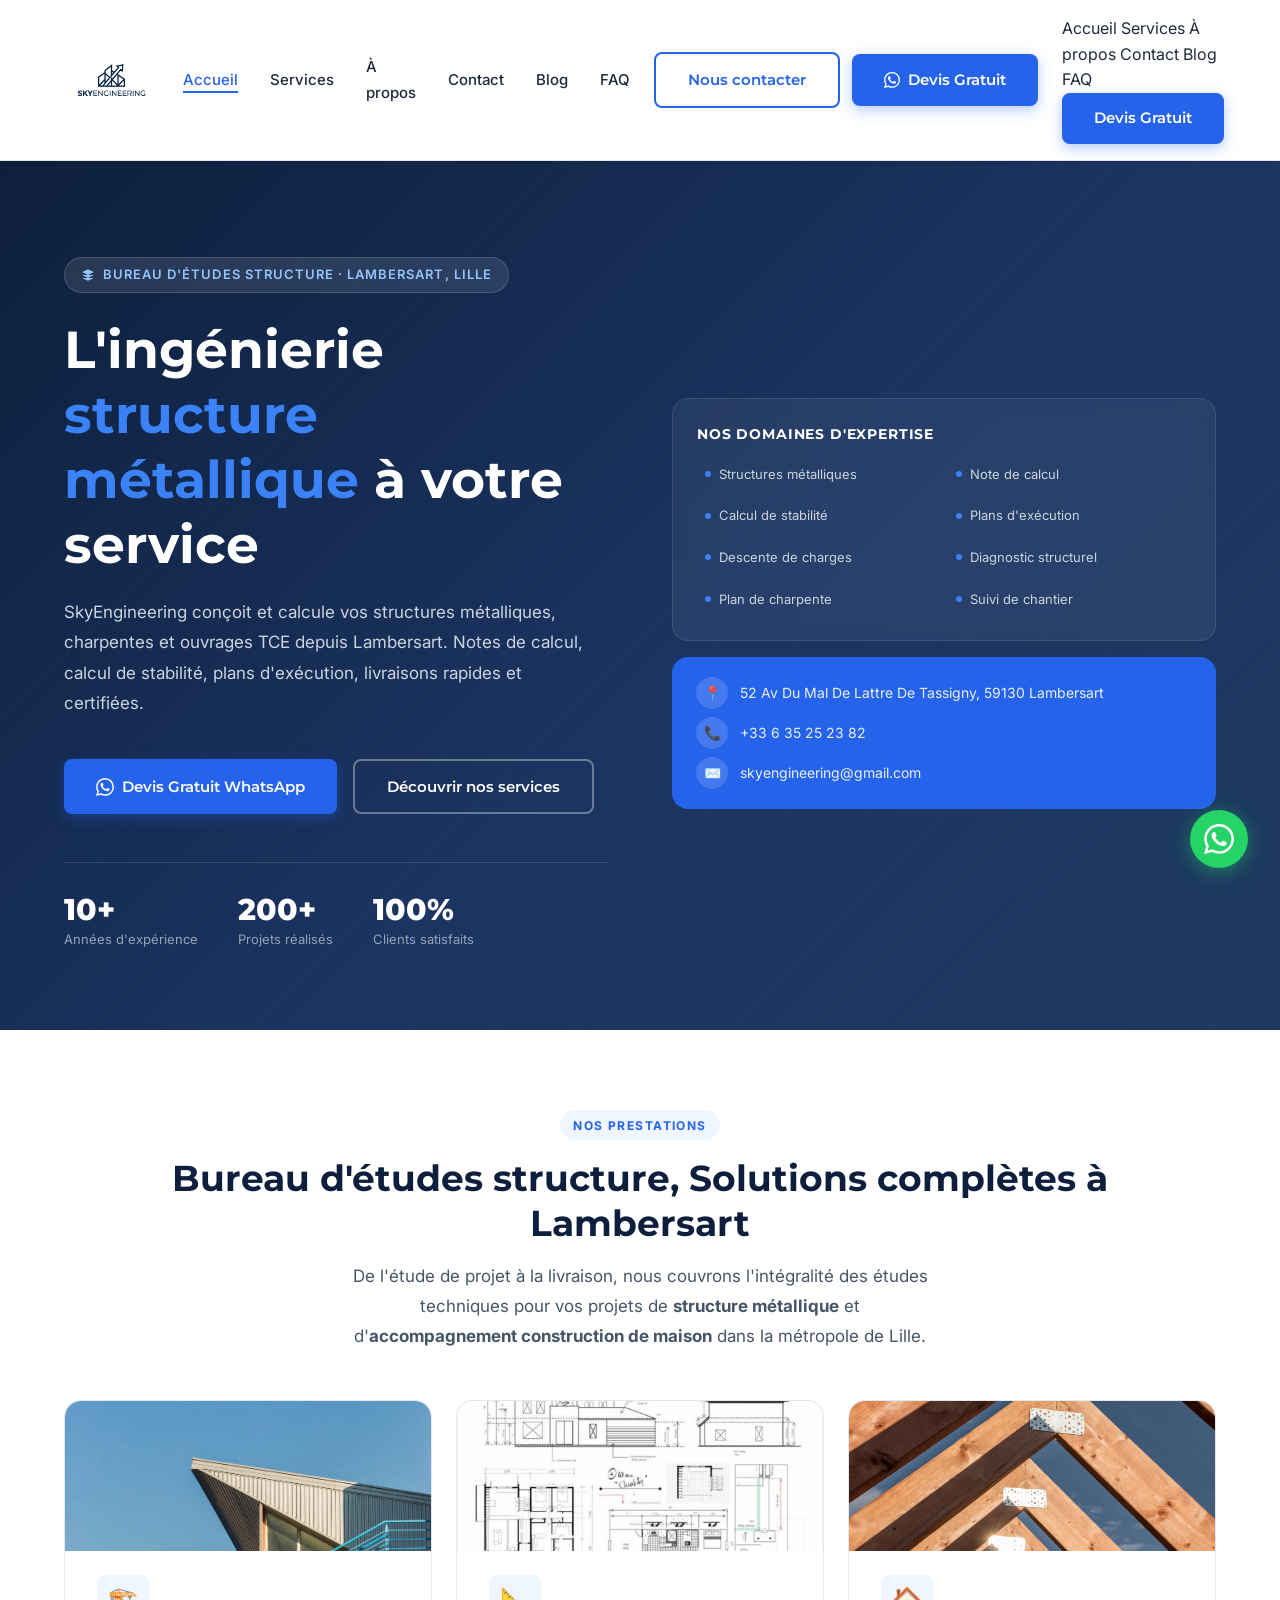
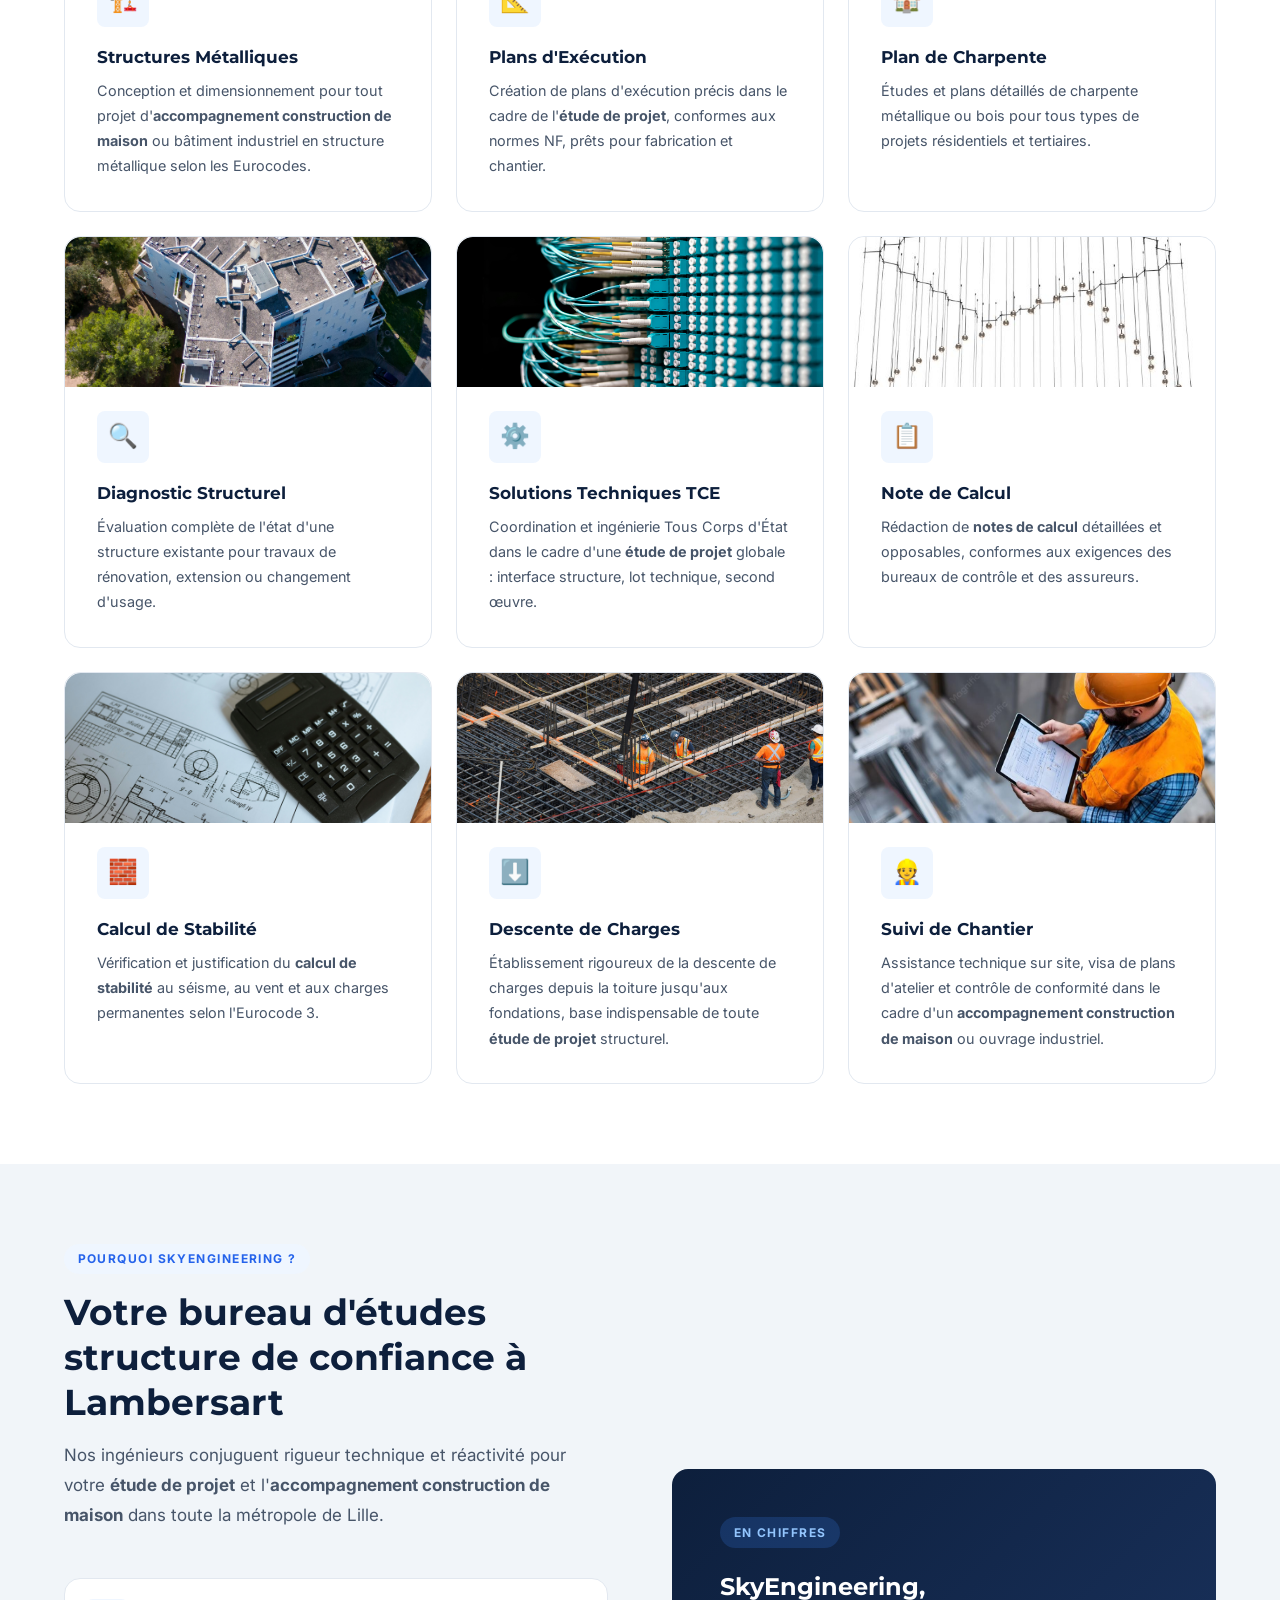
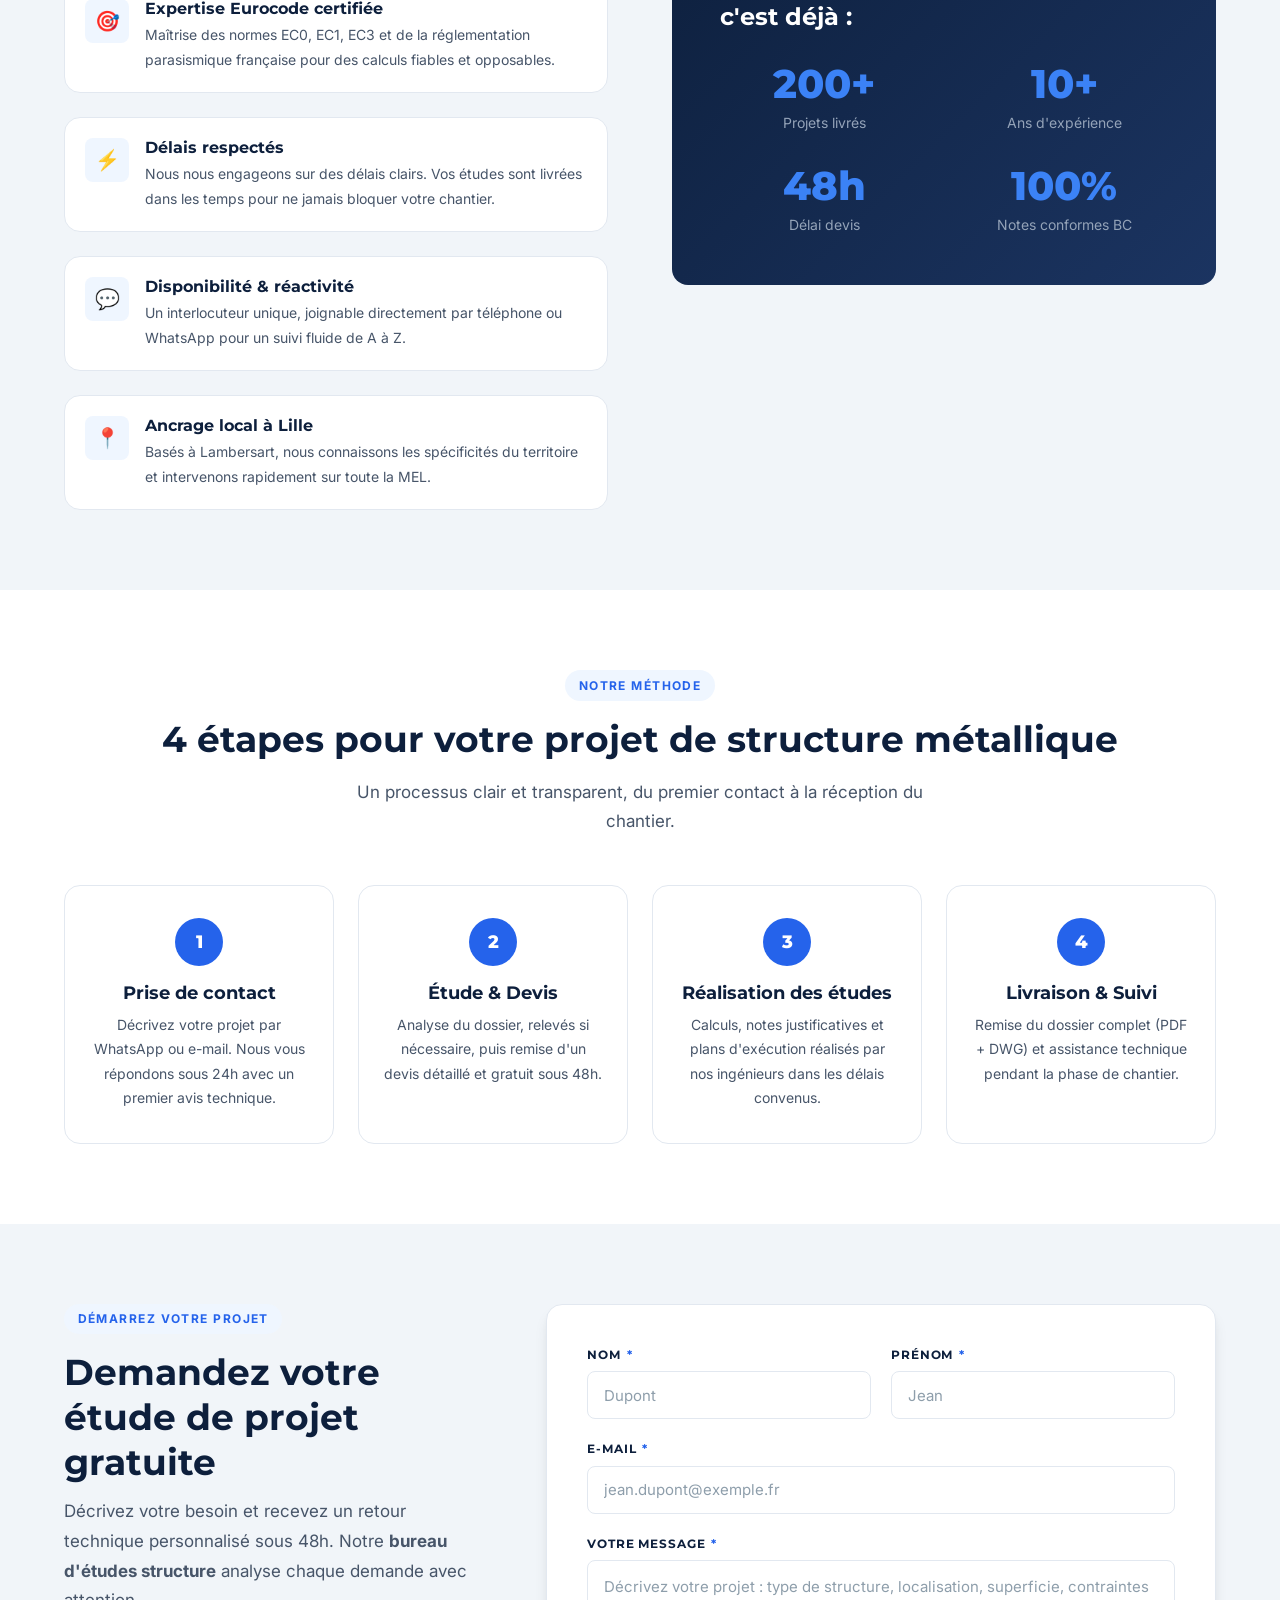
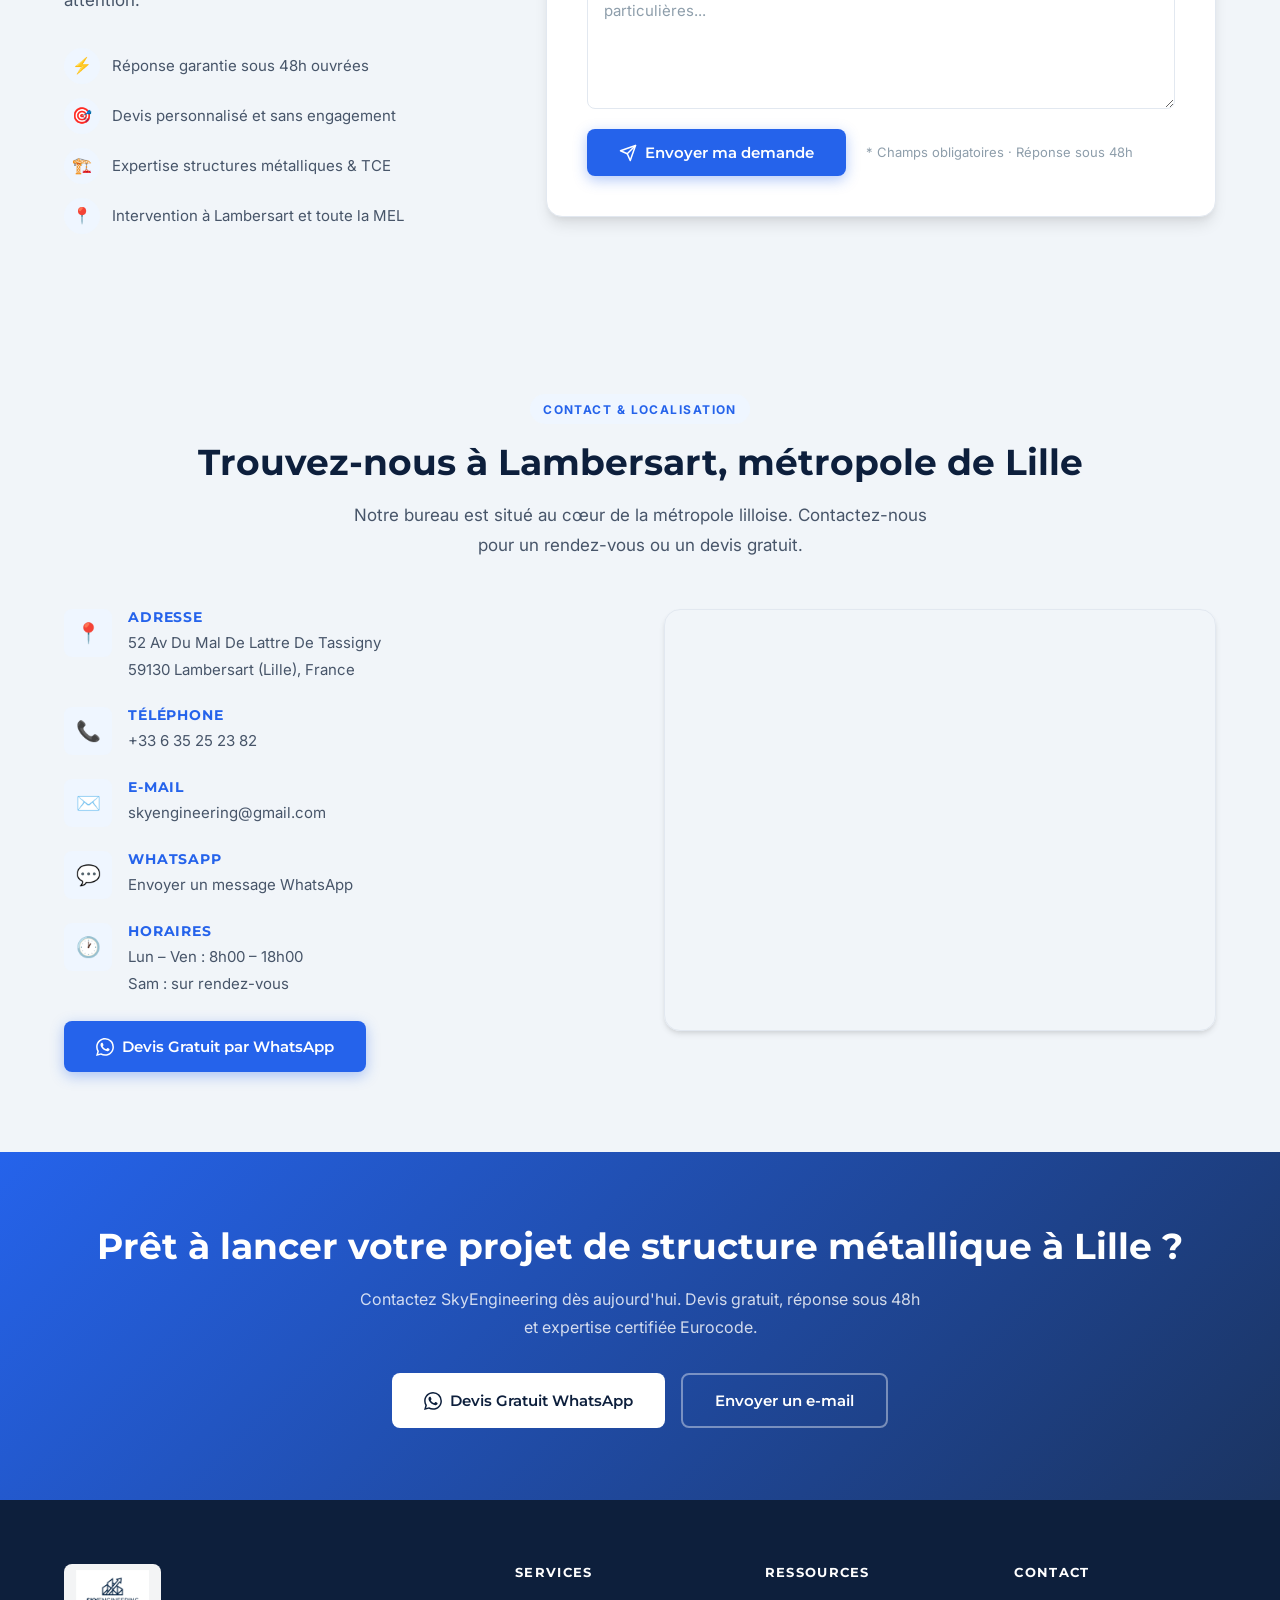
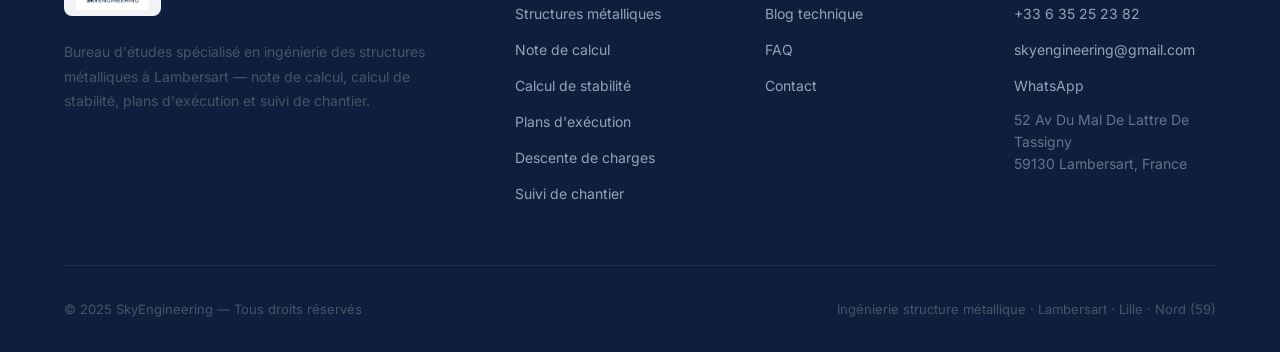
==== commit 1bc651d3: "Update index.html" ====
--- a/index.html
+++ b/index.html
@@ -113,7 +113,7 @@
               L'ingénierie <span>structure métallique</span> à votre service
             </h1>
             <p class="hero-description">
-              SkyEngineering conçoit et calcule vos structures métalliques, charpentes et ouvrages TCE depuis Lambersart. Notes de calcul, calcul de stabilité, plans d'exécution — livraisons rapides et certifiées.
+              SkyEngineering conçoit et calcule vos structures métalliques, charpentes et ouvrages TCE depuis Lambersart. Notes de calcul, calcul de stabilité, plans d'exécution, livraisons rapides et certifiées.
             </p>
             <div class="hero-actions">
               <a href="https://wa.link/z64yze" class="btn btn-primary" target="_blank" rel="noopener">
@@ -179,7 +179,7 @@
       <div class="container">
         <div class="section-header">
           <span class="section-label">Nos prestations</span>
-          <h2 class="section-title" id="services-title">Bureau d'études structure — Solutions complètes à Lambersart</h2>
+          <h2 class="section-title" id="services-title">Bureau d'études structure, Solutions complètes à Lambersart</h2>
           <p class="section-subtitle">De l'étude de projet à la livraison, nous couvrons l'intégralité des études techniques pour vos projets de <strong>structure métallique</strong> et d'<strong>accompagnement construction de maison</strong> dans la métropole de Lille.</p>
         </div>
 
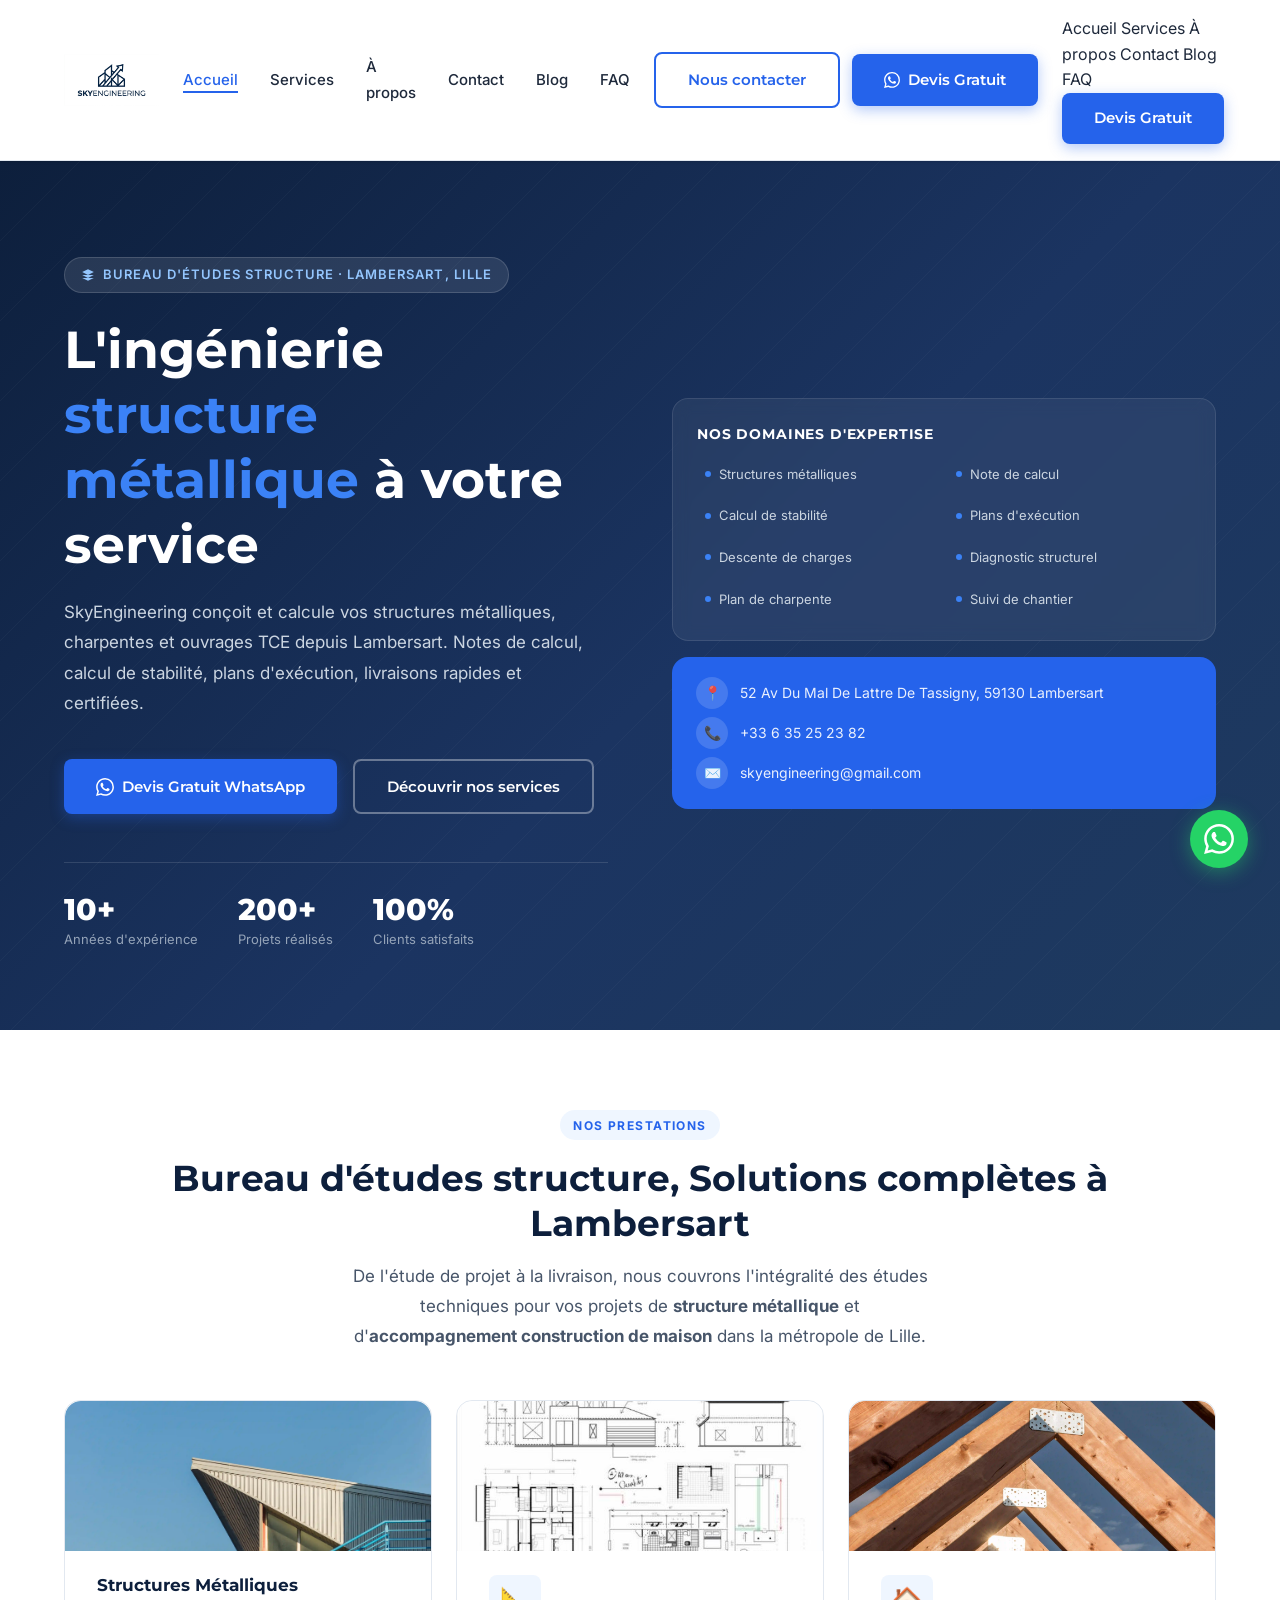
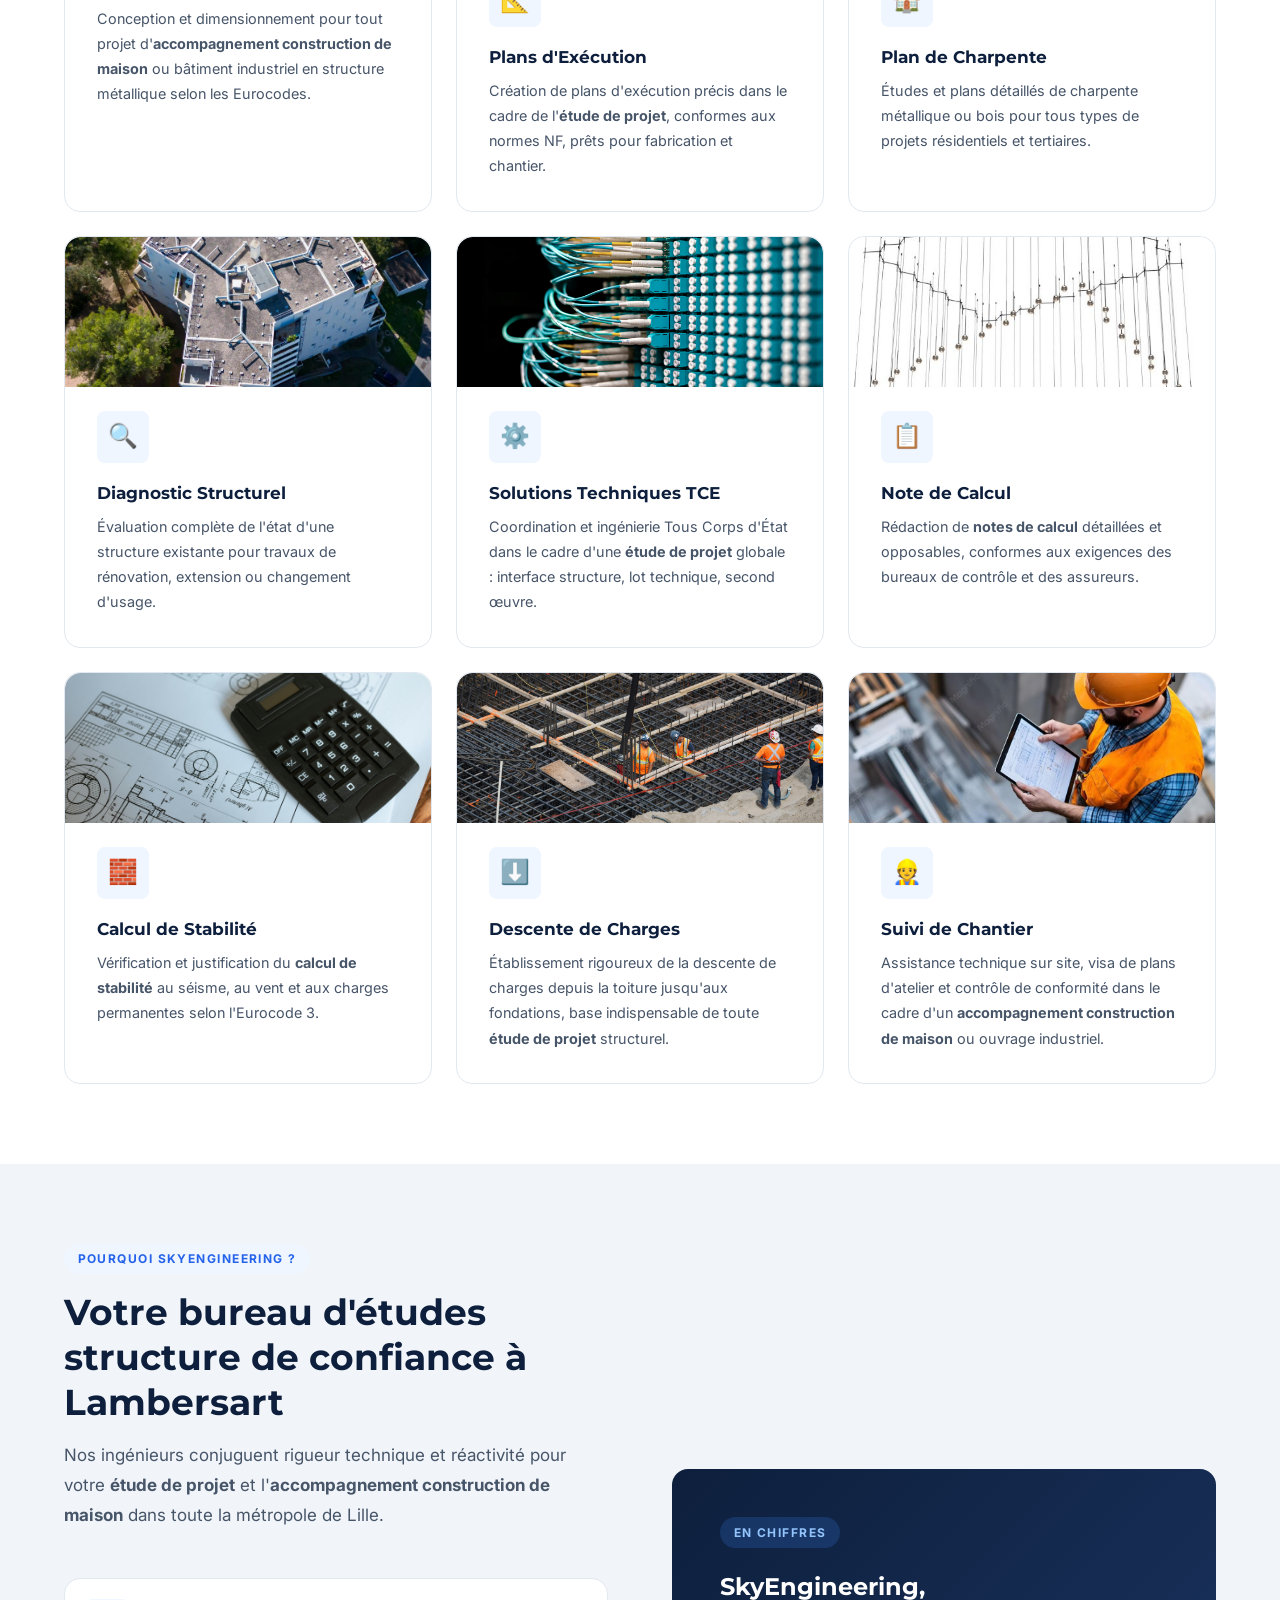
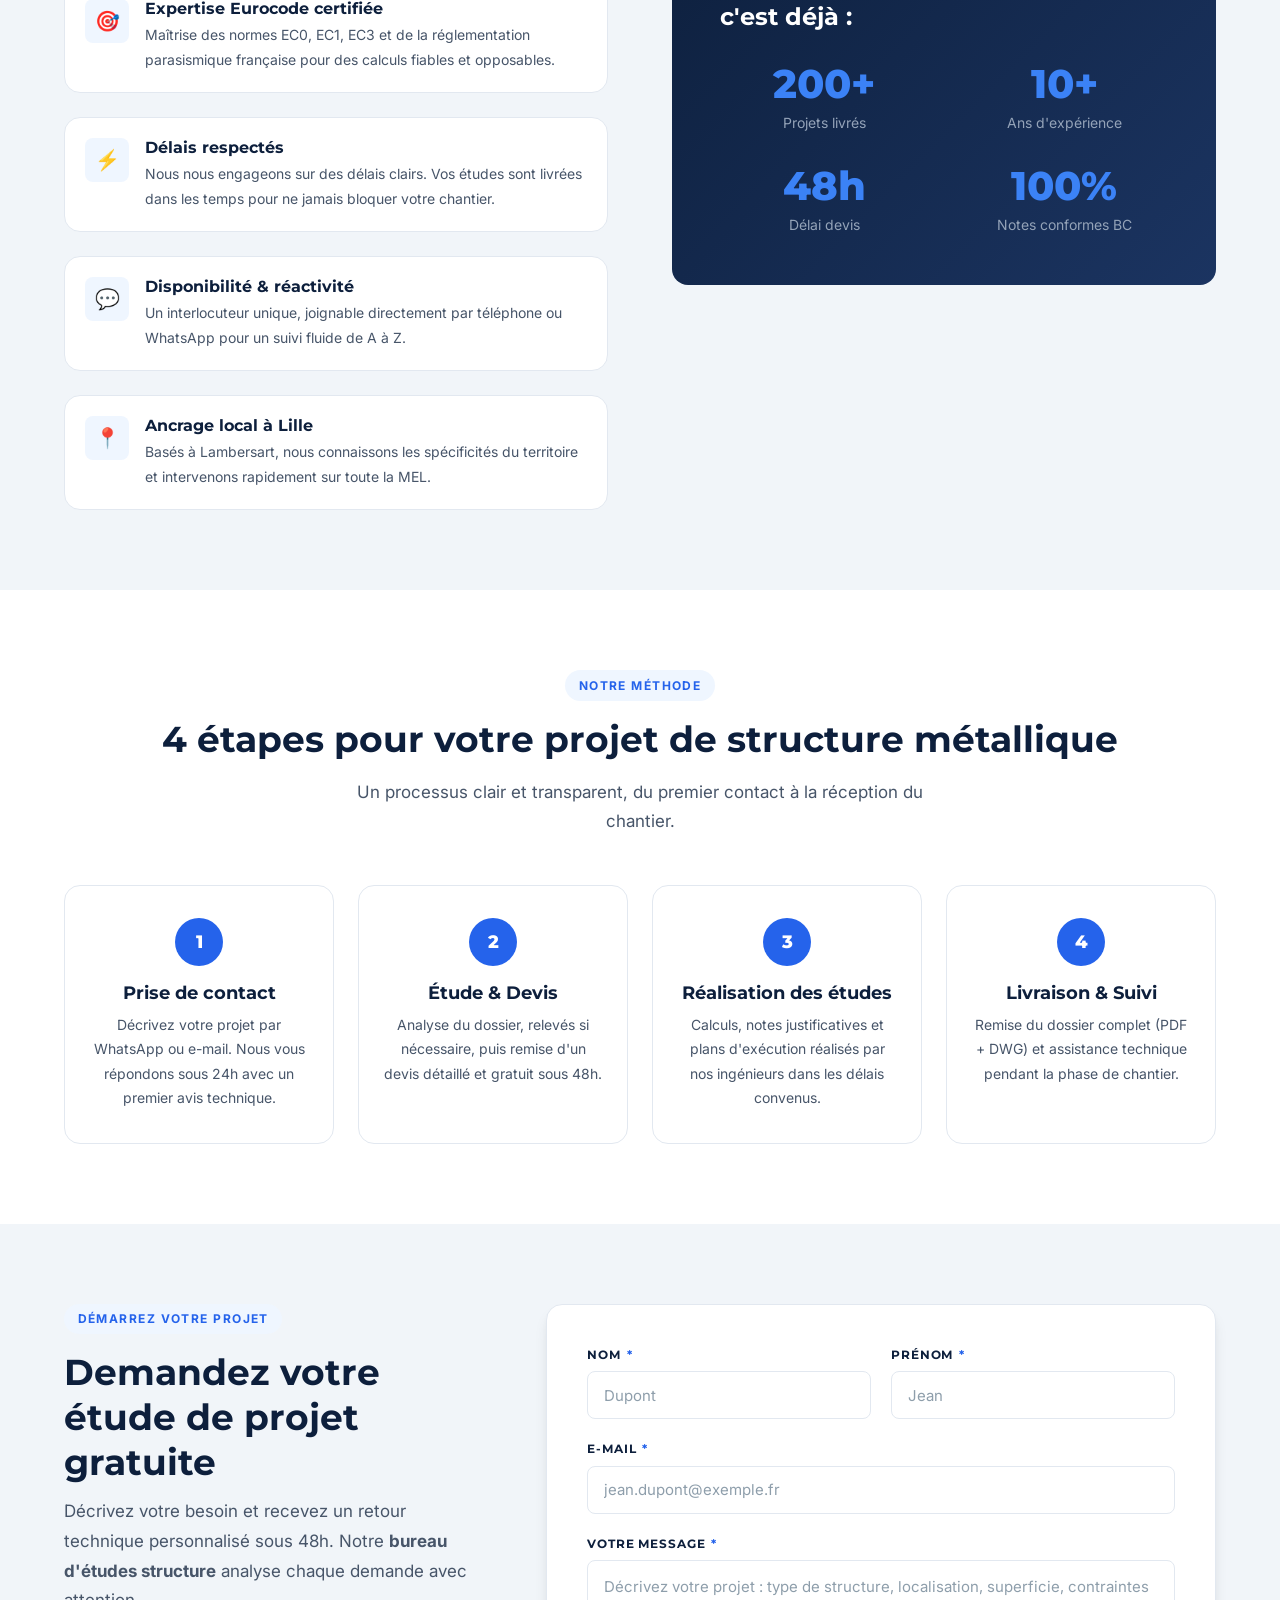
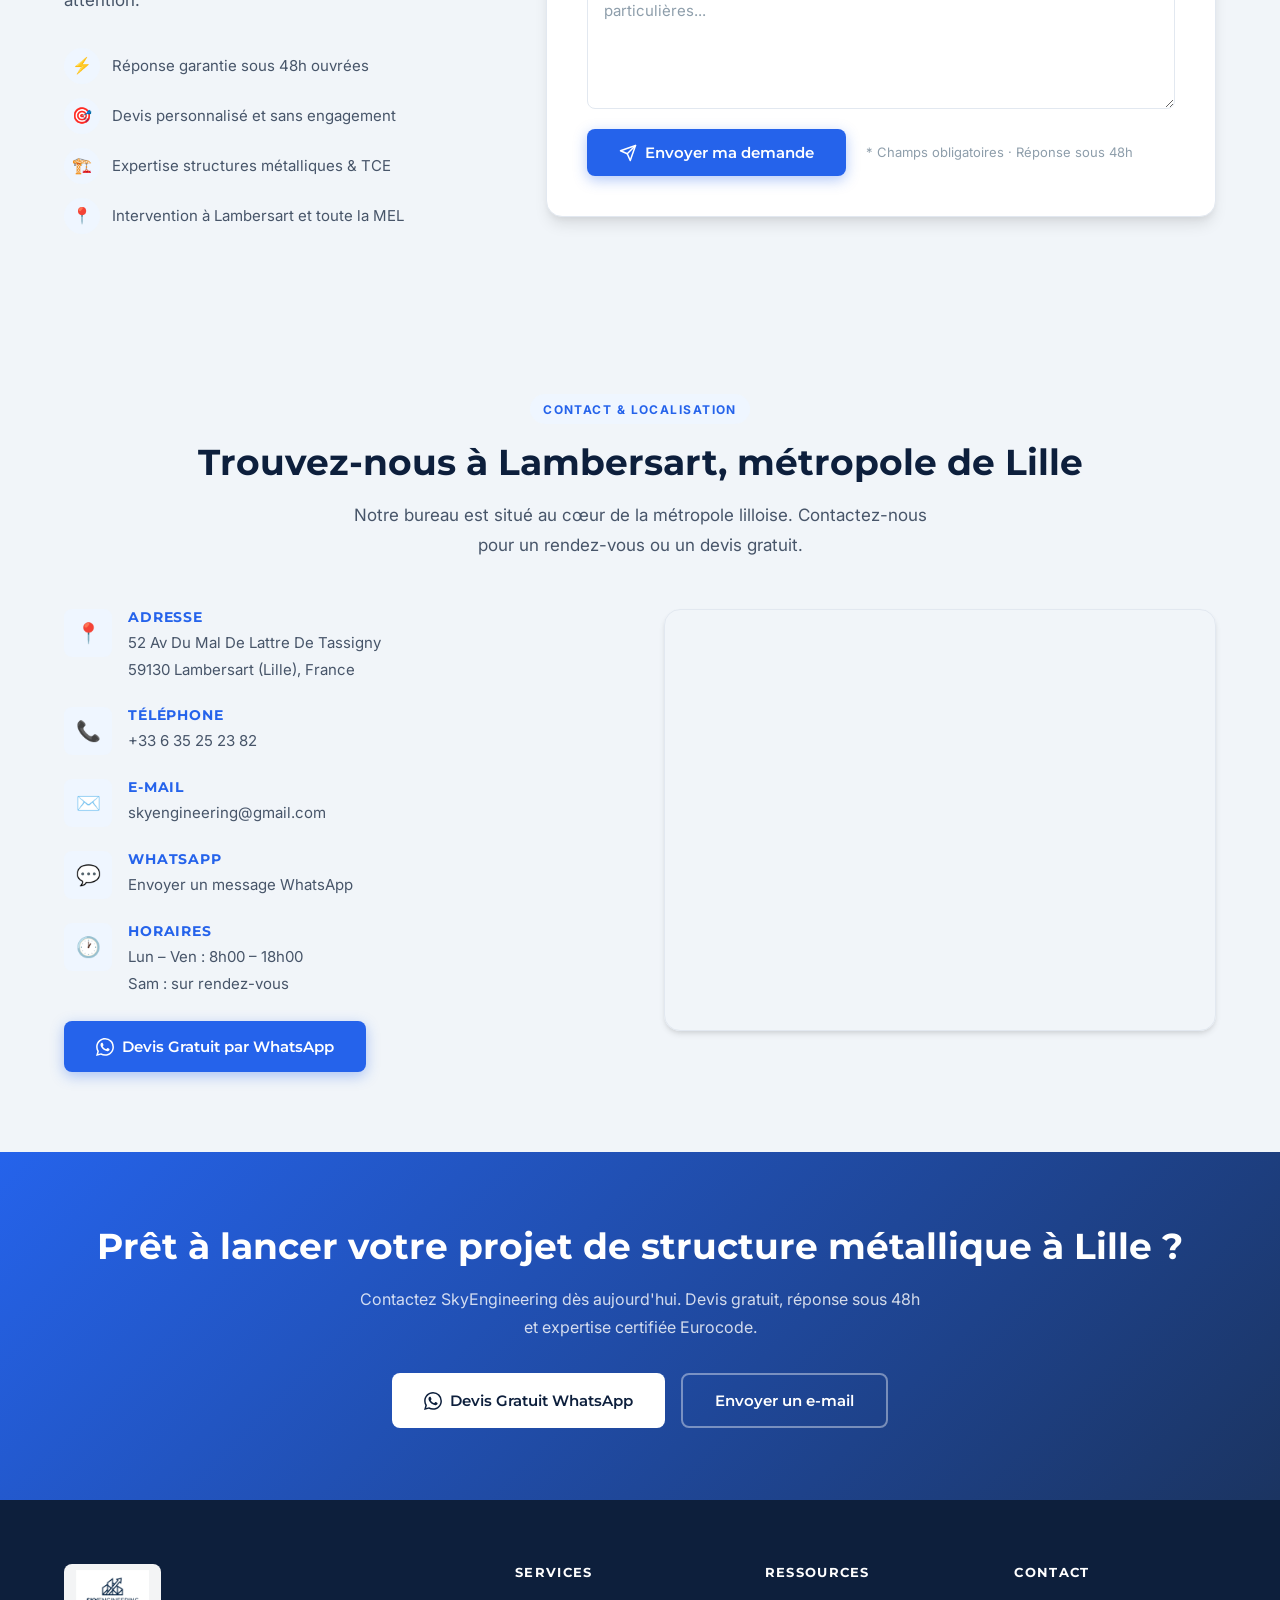
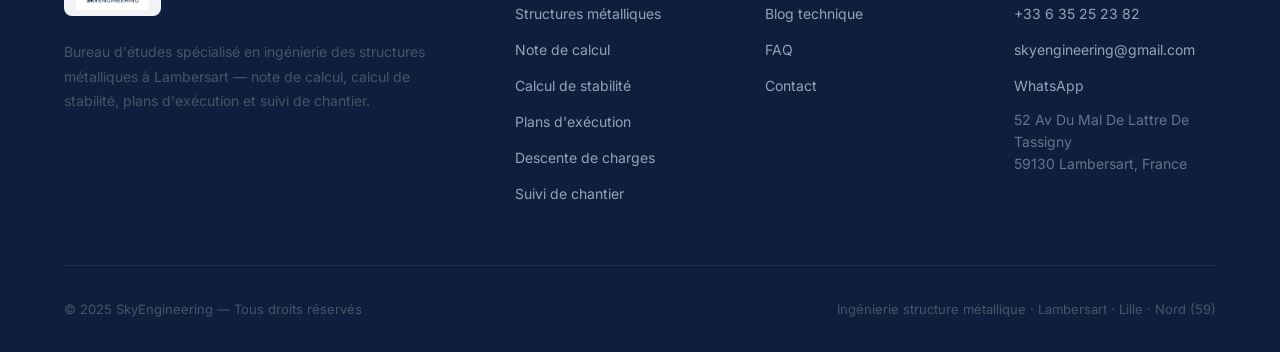
==== commit 5921a964: "Update index.html" ====
--- a/index.html
+++ b/index.html
@@ -191,7 +191,6 @@
                    alt="Chantier de structures métalliques réalisé par SkyEngineering à Lille"
                    width="400" height="150" loading="eager">
             </div>
-            <div class="service-icon" aria-hidden="true">🏗️</div>
             <h3>Structures Métalliques</h3>
             <p>Conception et dimensionnement pour tout projet d'<strong>accompagnement construction de maison</strong> ou bâtiment industriel en structure métallique selon les Eurocodes.</p>
           </article>
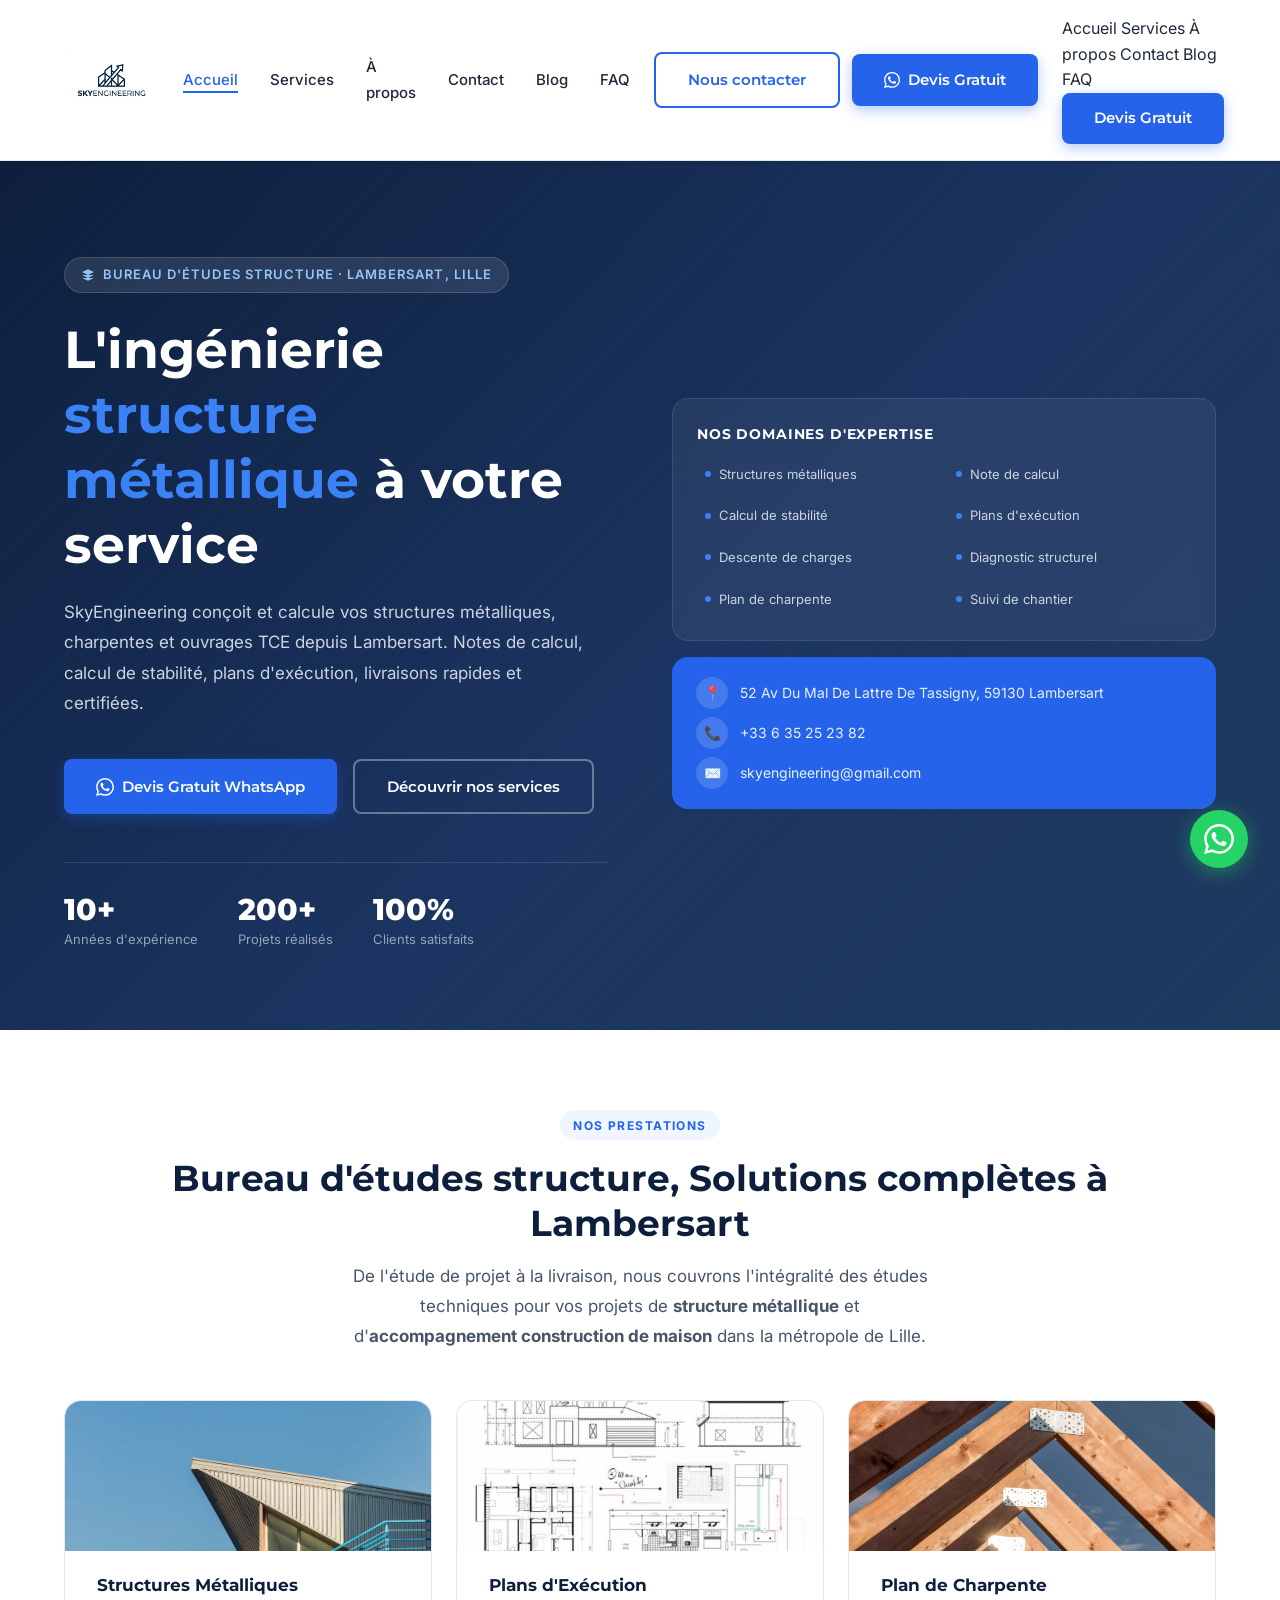
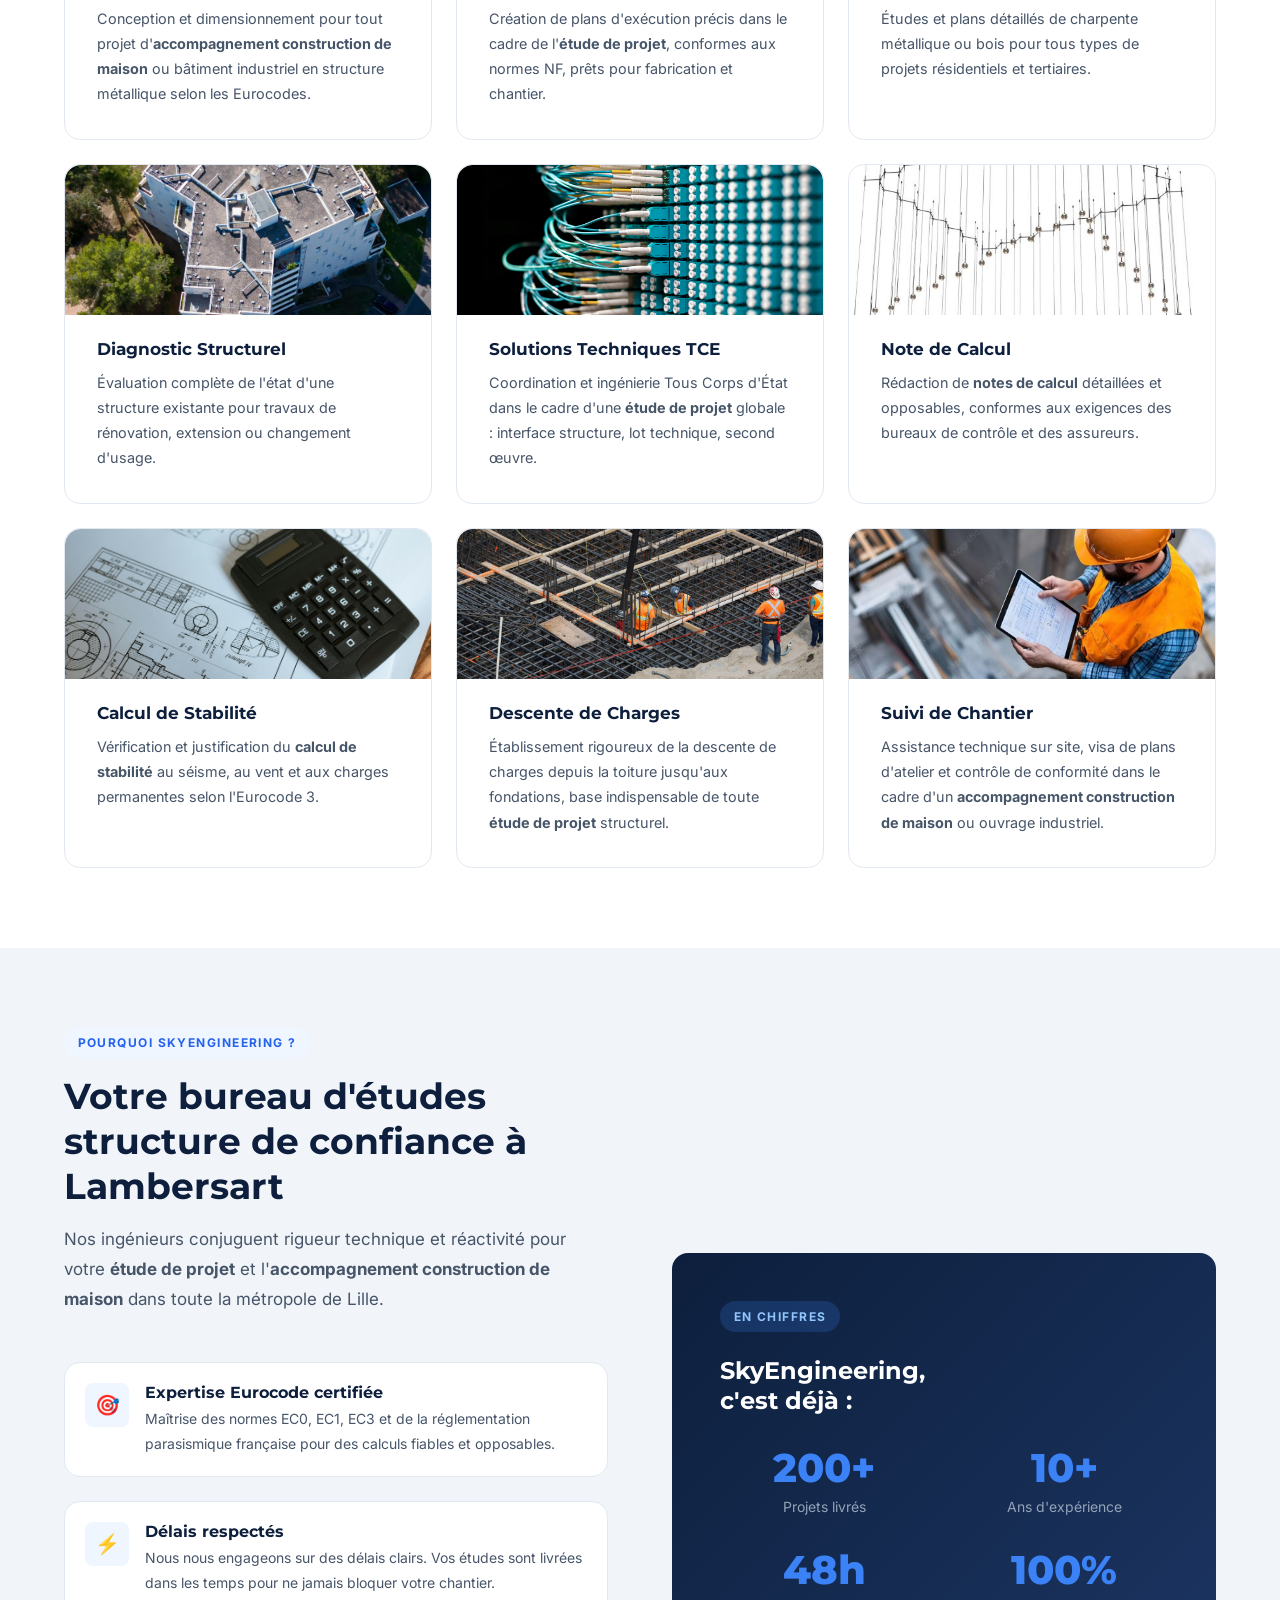
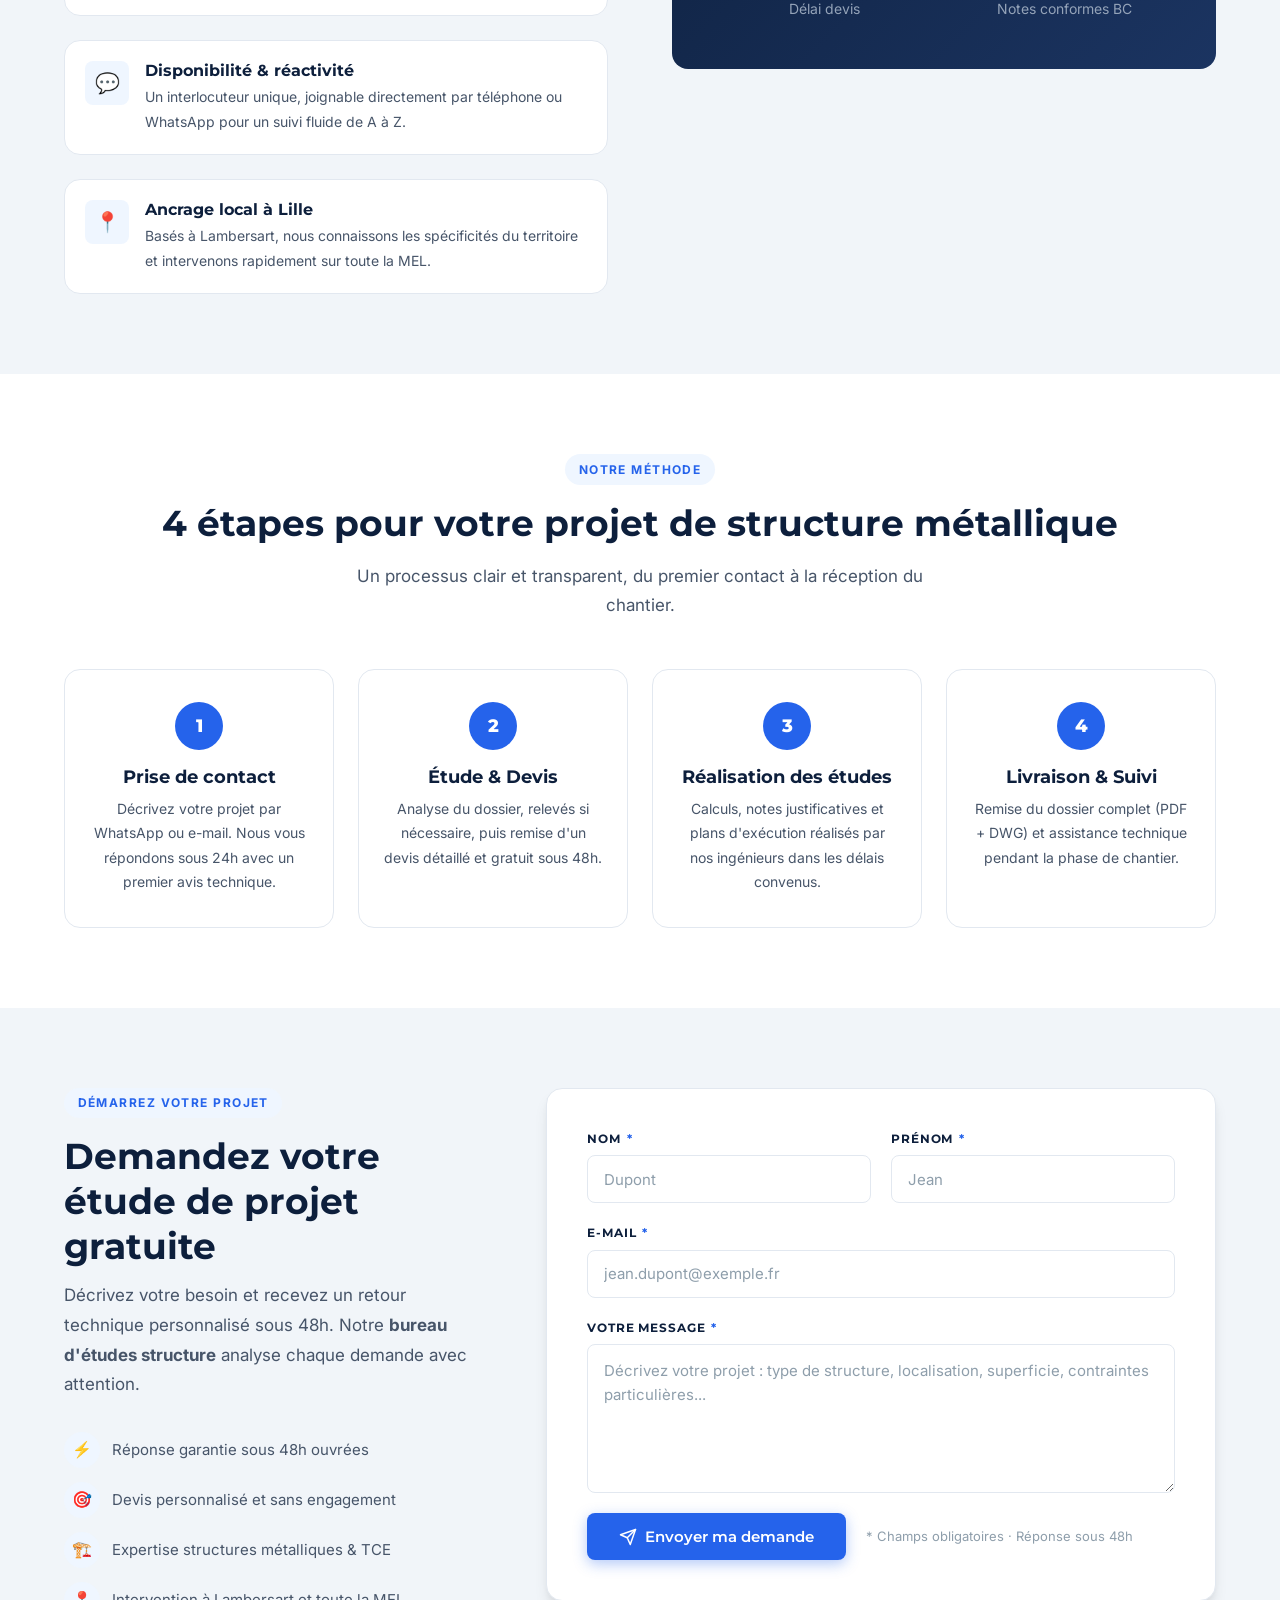
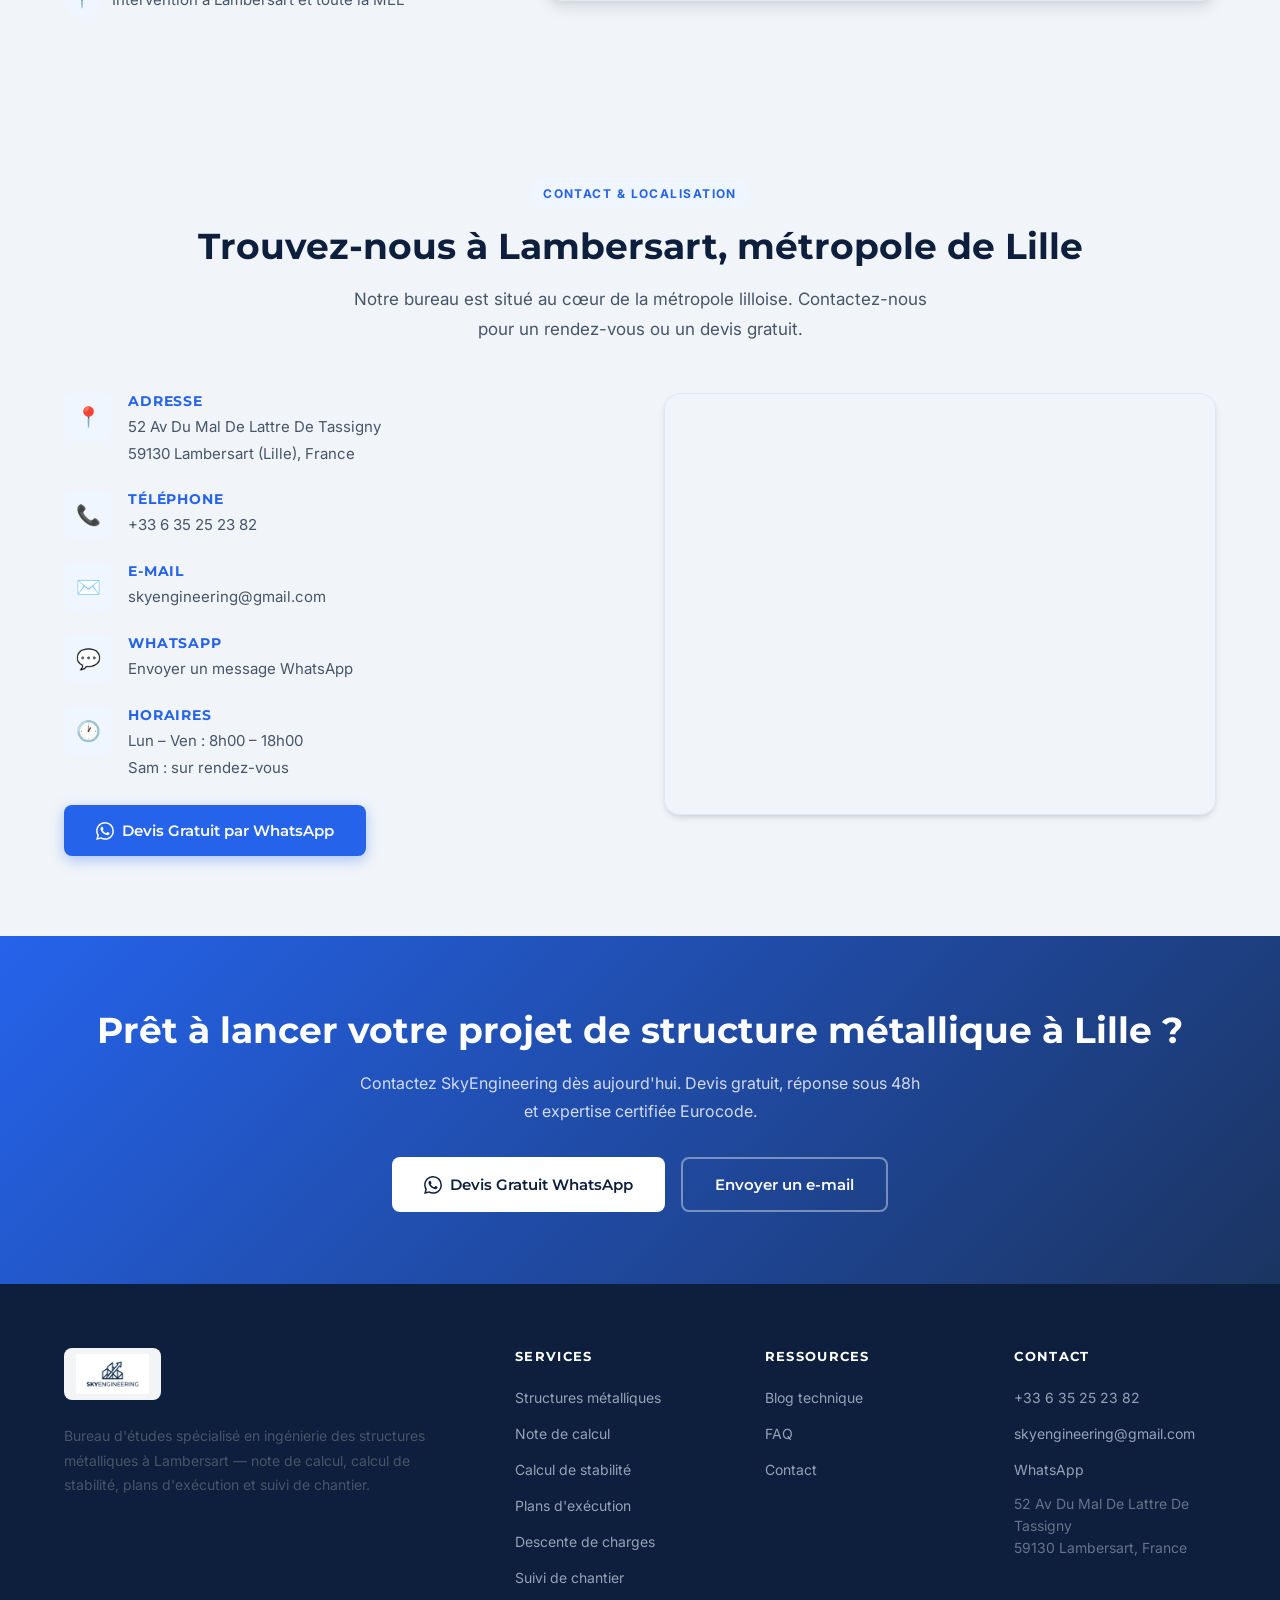
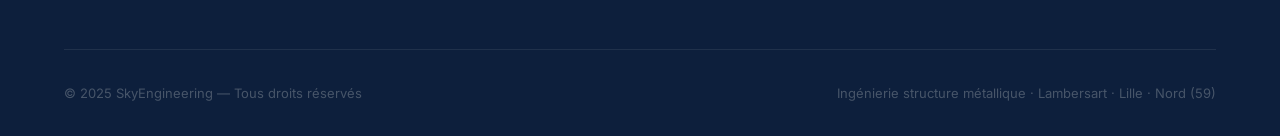
==== commit 0d54e540: "Update index.html" ====
--- a/index.html
+++ b/index.html
@@ -201,7 +201,6 @@
                    alt="Plans d'exécution de structure métallique réalisés par SkyEngineering"
                    width="400" height="150" loading="lazy">
             </div>
-            <div class="service-icon" aria-hidden="true">📐</div>
             <h3>Plans d'Exécution</h3>
             <p>Création de plans d'exécution précis dans le cadre de l'<strong>étude de projet</strong>, conformes aux normes NF, prêts pour fabrication et chantier.</p>
           </article>
@@ -212,7 +211,6 @@
                    alt="Plan de charpente métallique conçu par le bureau d'études SkyEngineering"
                    width="400" height="150" loading="lazy">
             </div>
-            <div class="service-icon" aria-hidden="true">🏠</div>
             <h3>Plan de Charpente</h3>
             <p>Études et plans détaillés de charpente métallique ou bois pour tous types de projets résidentiels et tertiaires.</p>
           </article>
@@ -223,7 +221,6 @@
                    alt="Diagnostic structurel d'un bâtiment existant réalisé par SkyEngineering à Lambersart"
                    width="400" height="150" loading="lazy">
             </div>
-            <div class="service-icon" aria-hidden="true">🔍</div>
             <h3>Diagnostic Structurel</h3>
             <p>Évaluation complète de l'état d'une structure existante pour travaux de rénovation, extension ou changement d'usage.</p>
           </article>
@@ -234,7 +231,6 @@
                    alt="Solutions techniques TCE pour construction de maison accompagnée par SkyEngineering"
                    width="400" height="150" loading="lazy">
             </div>
-            <div class="service-icon" aria-hidden="true">⚙️</div>
             <h3>Solutions Techniques TCE</h3>
             <p>Coordination et ingénierie Tous Corps d'État dans le cadre d'une <strong>étude de projet</strong> globale : interface structure, lot technique, second œuvre.</p>
           </article>
@@ -245,7 +241,6 @@
                    alt="Note de calcul structurelle rédigée par l'ingénieur SkyEngineering"
                    width="400" height="150" loading="lazy">
             </div>
-            <div class="service-icon" aria-hidden="true">📋</div>
             <h3>Note de Calcul</h3>
             <p>Rédaction de <strong>notes de calcul</strong> détaillées et opposables, conformes aux exigences des bureaux de contrôle et des assureurs.</p>
           </article>
@@ -256,7 +251,6 @@
                    alt="Calcul de stabilité Eurocode réalisé par SkyEngineering à Lambersart"
                    width="400" height="150" loading="lazy">
             </div>
-            <div class="service-icon" aria-hidden="true">🧱</div>
             <h3>Calcul de Stabilité</h3>
             <p>Vérification et justification du <strong>calcul de stabilité</strong> au séisme, au vent et aux charges permanentes selon l'Eurocode 3.</p>
           </article>
@@ -267,7 +261,6 @@
                    alt="Schéma de descente de charges pour étude de structure SkyEngineering"
                    width="400" height="150" loading="lazy">
             </div>
-            <div class="service-icon" aria-hidden="true">⬇️</div>
             <h3>Descente de Charges</h3>
             <p>Établissement rigoureux de la descente de charges depuis la toiture jusqu'aux fondations, base indispensable de toute <strong>étude de projet</strong> structurel.</p>
           </article>
@@ -278,7 +271,6 @@
                    alt="Suivi de chantier structure métallique par l'ingénieur SkyEngineering"
                    width="400" height="150" loading="lazy">
             </div>
-            <div class="service-icon" aria-hidden="true">👷</div>
             <h3>Suivi de Chantier</h3>
             <p>Assistance technique sur site, visa de plans d'atelier et contrôle de conformité dans le cadre d'un <strong>accompagnement construction de maison</strong> ou ouvrage industriel.</p>
           </article>
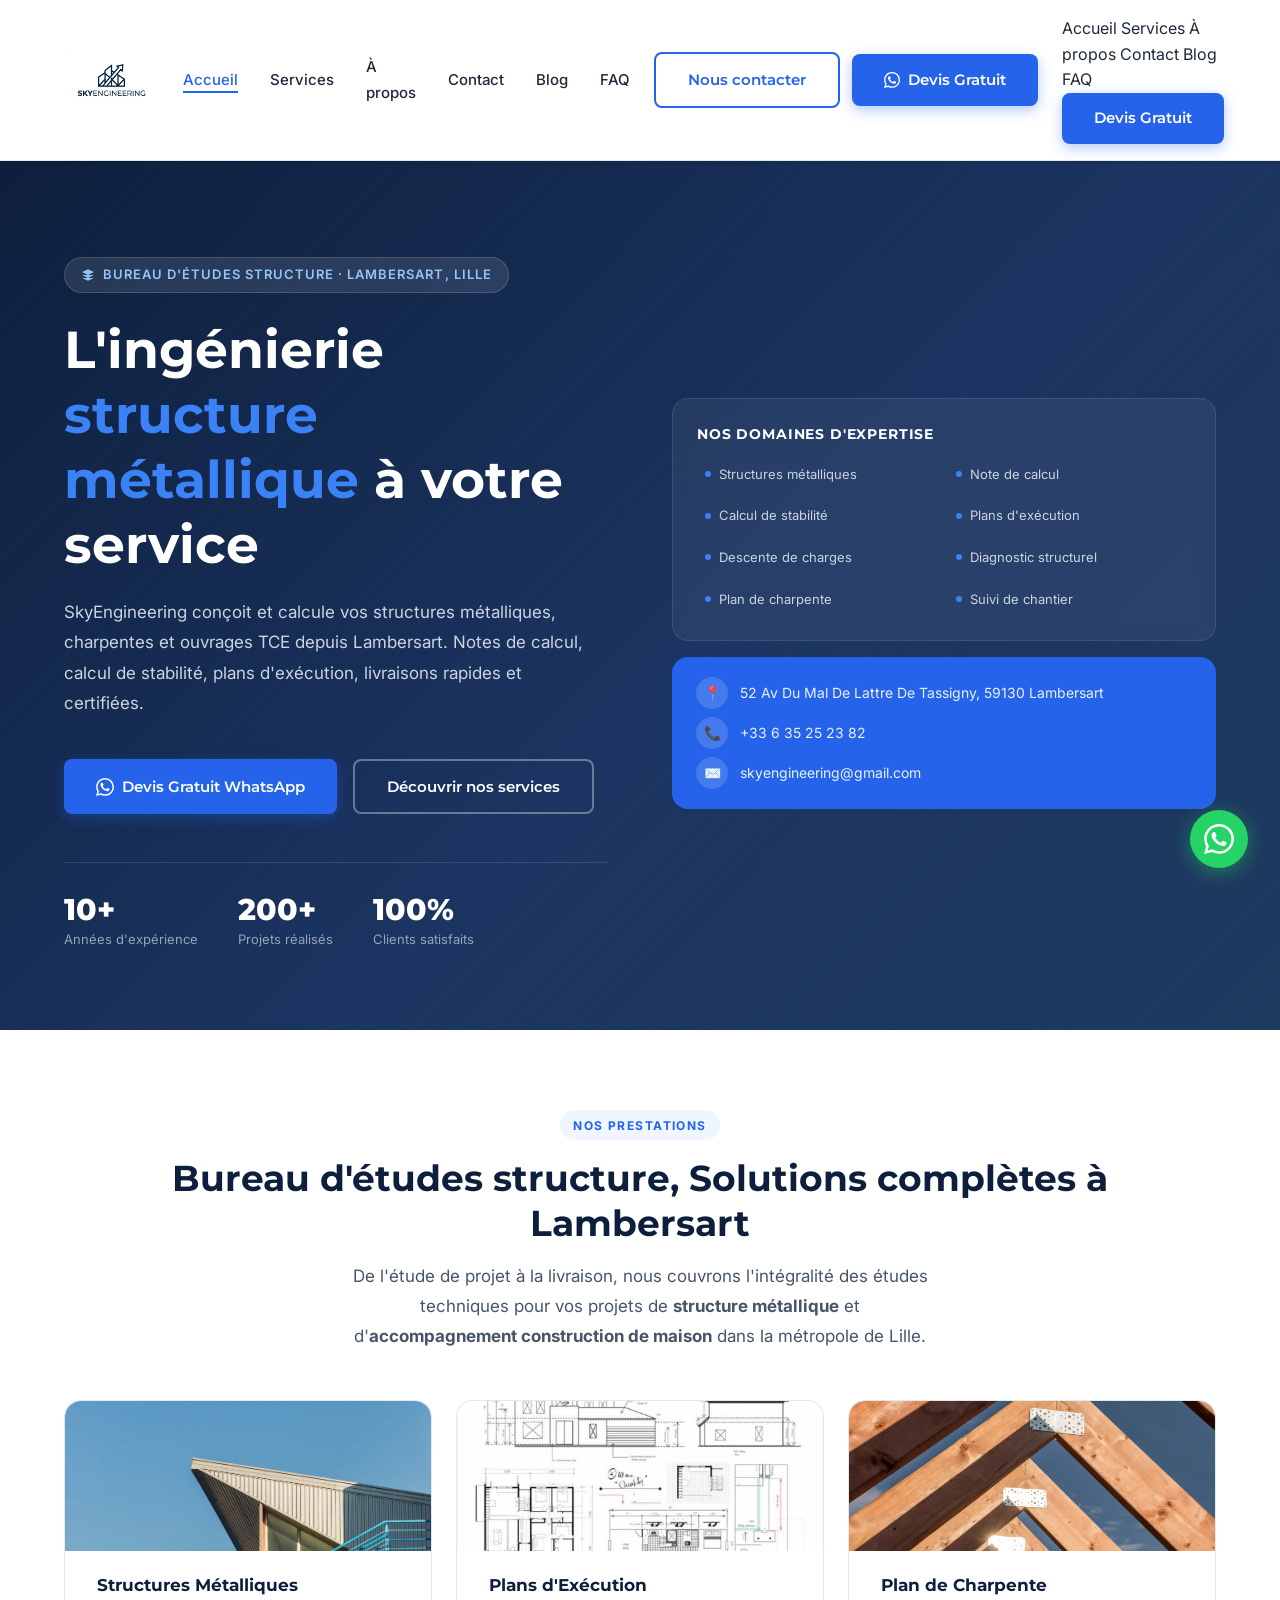
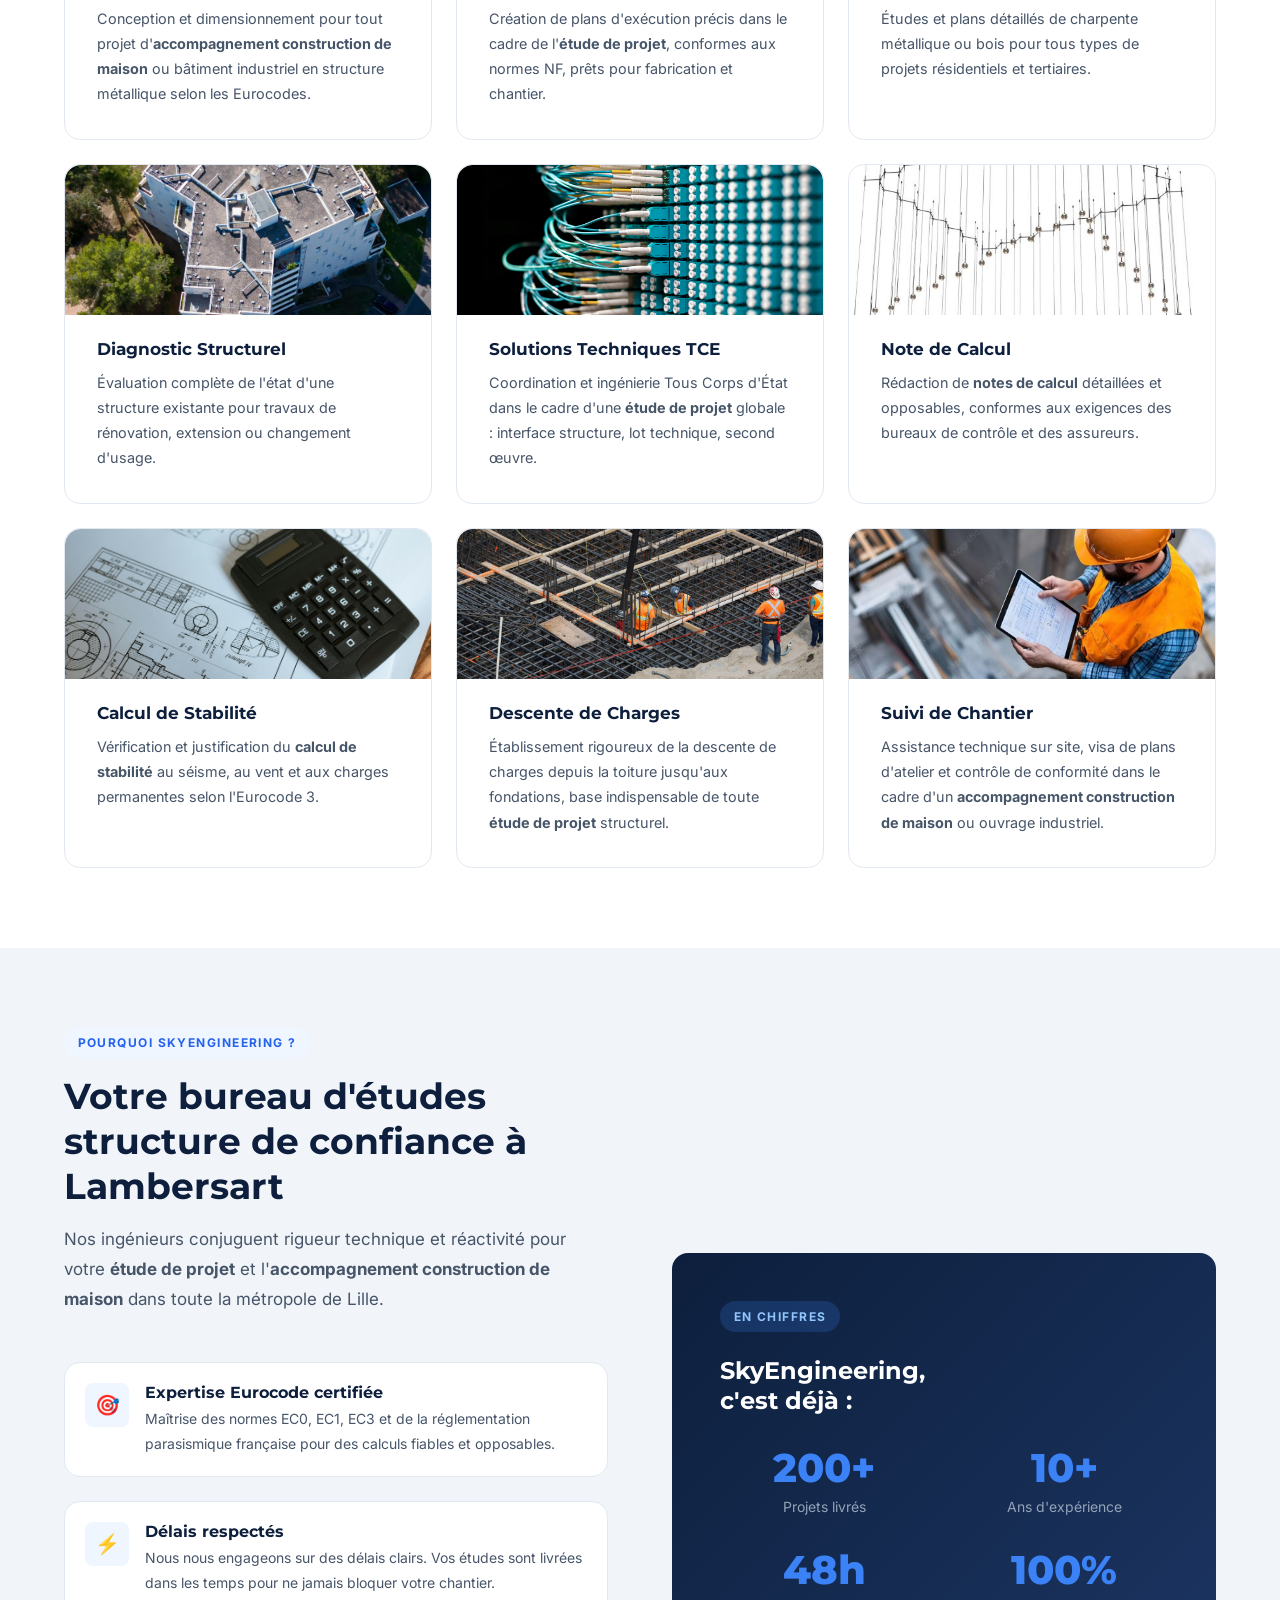
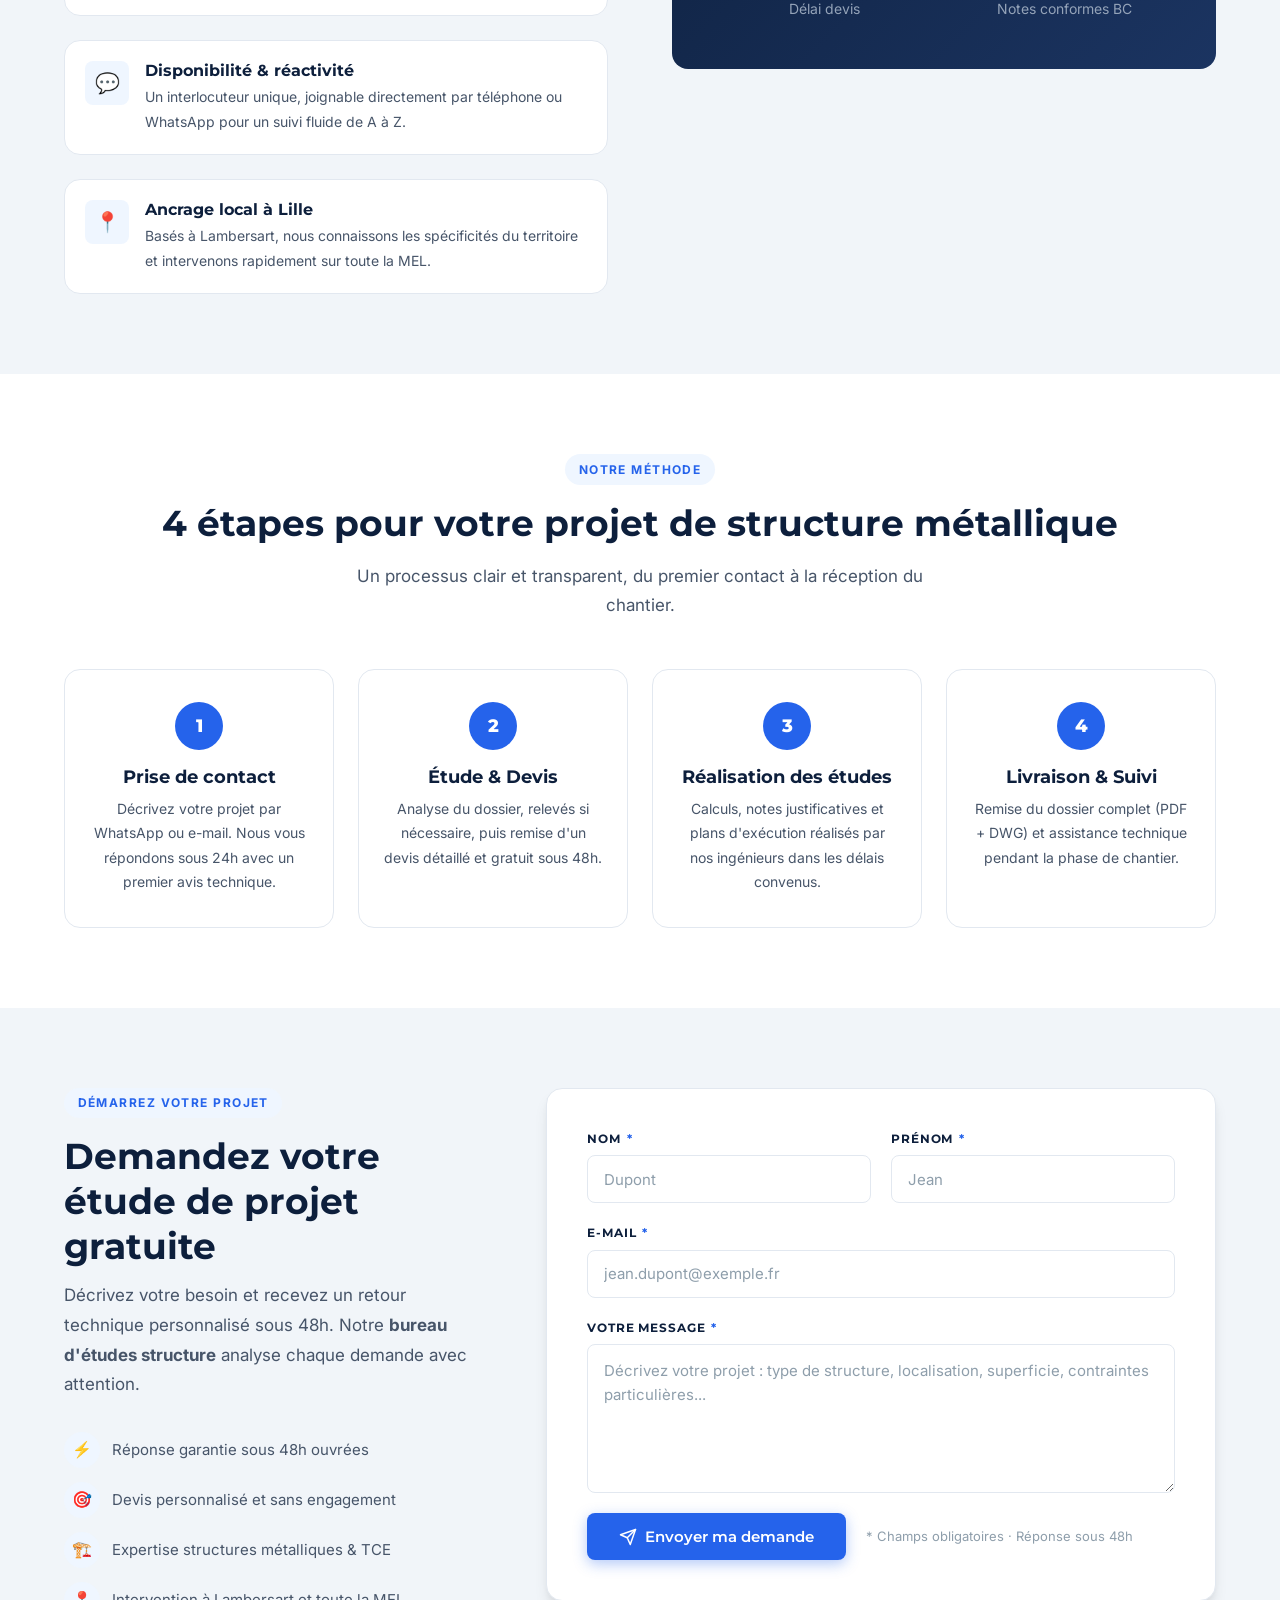
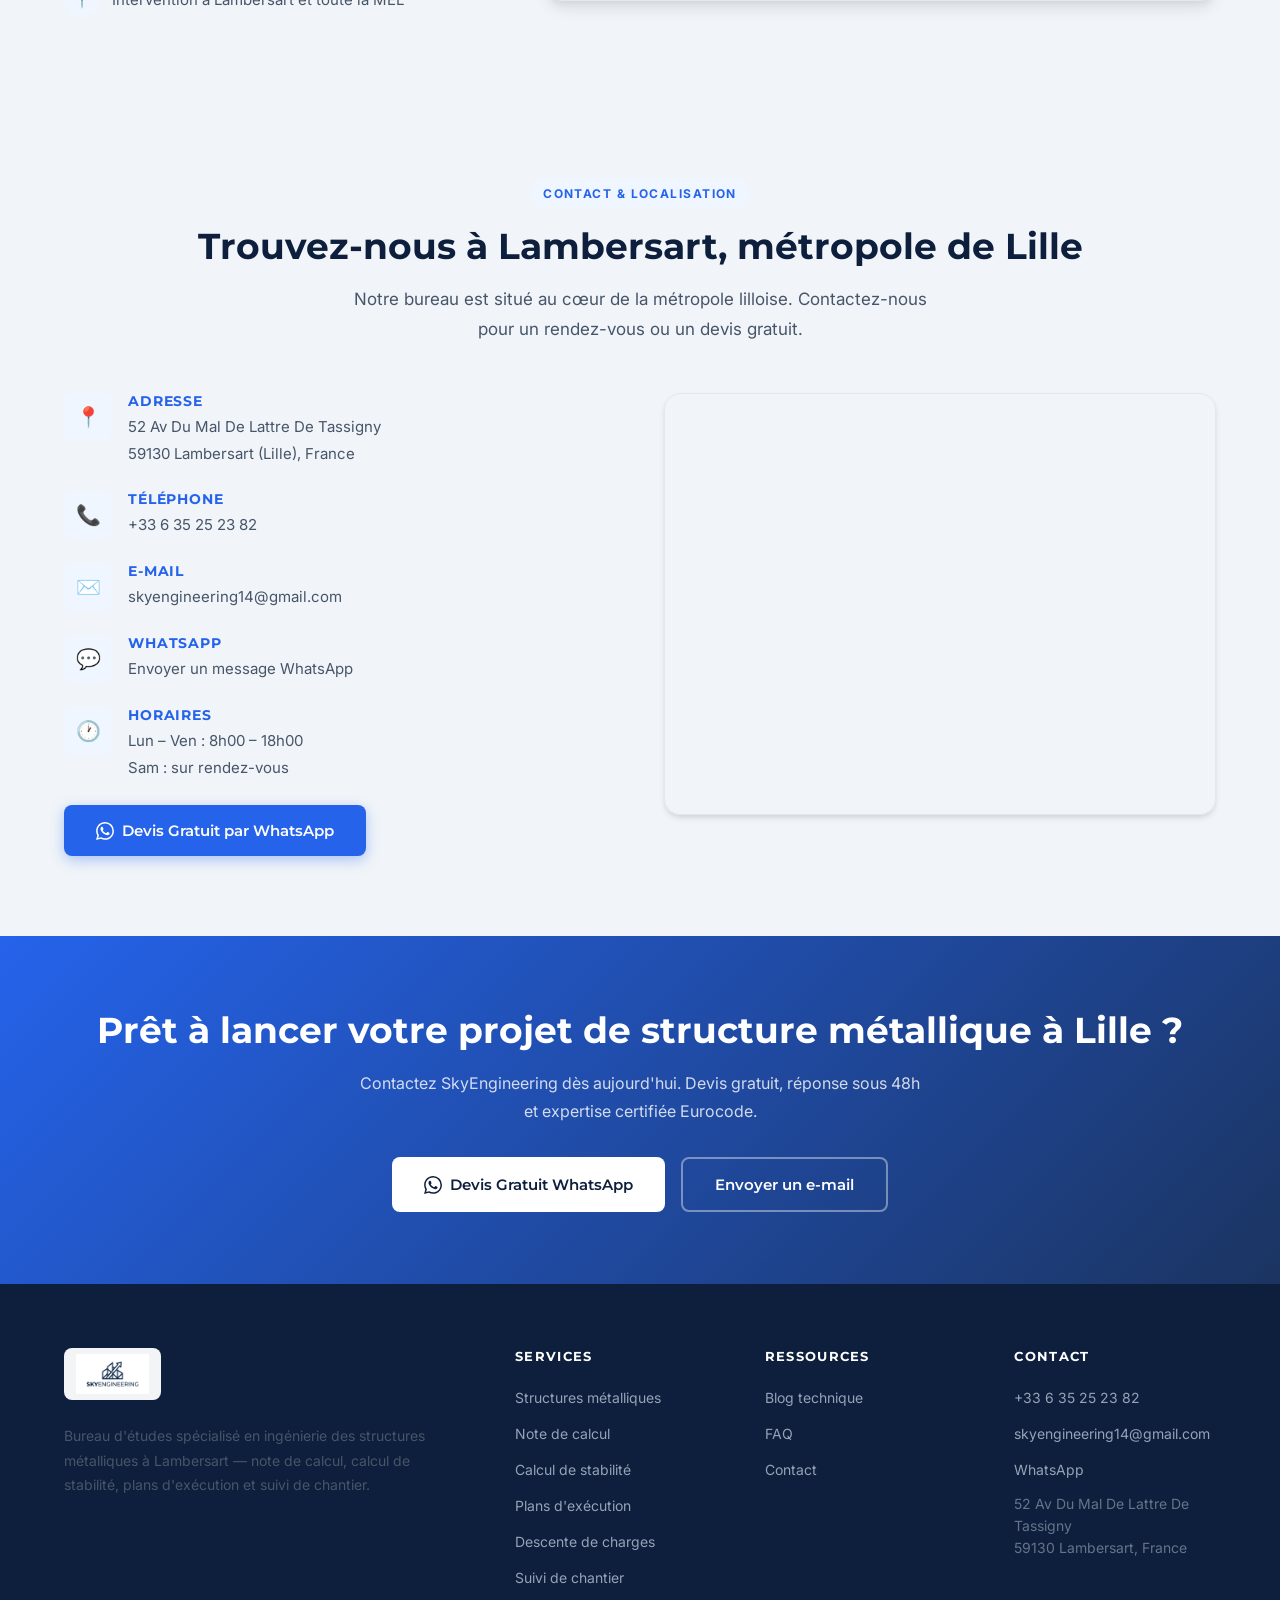
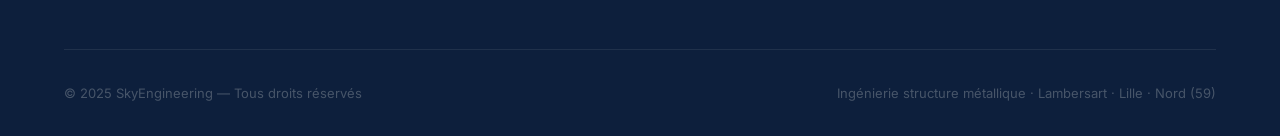
==== commit 28274374: "Update index.html" ====
--- a/index.html
+++ b/index.html
@@ -28,7 +28,7 @@
     "description": "Bureau d'études spécialisé en ingénierie des structures métalliques, calcul de stabilité, notes de calcul et plans d'exécution.",
     "url": "https://www.skyengineering.fr",
     "telephone": "+33635252382",
-    "email": "skyengineering@gmail.com",
+    "email": "skyengineering14@gmail.com",
     "address": {
       "@type": "PostalAddress",
       "streetAddress": "52 Av Du Mal De Lattre De Tassigny",
@@ -412,7 +412,7 @@
 
           <form class="contact-form"
                 id="contact-form"
-                action="mailto:skyengineering@gmail.com"
+                action="mailto:skyengineering14@gmail.com"
                 method="post"
                 enctype="text/plain"
                 novalidate
@@ -506,7 +506,7 @@
               <div class="contact-icon" aria-hidden="true">✉️</div>
               <div>
                 <h4>E-mail</h4>
-                <a href="mailto:skyengineering@gmail.com">skyengineering@gmail.com</a>
+                <a href="mailto:skyengineering14@gmail.com">skyengineering14@gmail.com</a>
               </div>
             </div>
             <div class="contact-item">
@@ -555,7 +555,7 @@
             <svg width="18" height="18" viewBox="0 0 24 24" fill="currentColor" aria-hidden="true"><path d="M17.472 14.382c-.297-.149-1.758-.867-2.03-.967-.273-.099-.471-.148-.67.15-.197.297-.767.966-.94 1.164-.173.199-.347.223-.644.075-.297-.15-1.255-.463-2.39-1.475-.883-.788-1.48-1.761-1.653-2.059-.173-.297-.018-.458.13-.606.134-.133.298-.347.446-.52.149-.174.198-.298.298-.497.099-.198.05-.371-.025-.52-.075-.149-.669-1.612-.916-2.207-.242-.579-.487-.5-.669-.51-.173-.008-.371-.01-.57-.01-.198 0-.52.074-.792.372-.272.297-1.04 1.016-1.04 2.479 0 1.462 1.065 2.875 1.213 3.074.149.198 2.096 3.2 5.077 4.487.709.306 1.262.489 1.694.625.712.227 1.36.195 1.871.118.571-.085 1.758-.719 2.006-1.413.248-.694.248-1.289.173-1.413-.074-.124-.272-.198-.57-.347m-5.421 7.403h-.004a9.87 9.87 0 01-5.031-1.378l-.361-.214-3.741.982.998-3.648-.235-.374a9.86 9.86 0 01-1.51-5.26c.001-5.45 4.436-9.884 9.888-9.884 2.64 0 5.122 1.03 6.988 2.898a9.825 9.825 0 012.893 6.994c-.003 5.45-4.437 9.884-9.885 9.884m8.413-18.297A11.815 11.815 0 0012.05 0C5.495 0 .16 5.335.157 11.892c0 2.096.547 4.142 1.588 5.945L.057 24l6.305-1.654a11.882 11.882 0 005.683 1.448h.005c6.554 0 11.89-5.335 11.893-11.893a11.821 11.821 0 00-3.48-8.413z"/></svg>
             Devis Gratuit WhatsApp
           </a>
-          <a href="mailto:skyengineering@gmail.com" class="btn btn-outline" style="color:#fff;border-color:rgba(255,255,255,.4);">
+          <a href="mailto:skyengineering14@gmail.com" class="btn btn-outline" style="color:#fff;border-color:rgba(255,255,255,.4);">
             Envoyer un e-mail
           </a>
         </div>
@@ -599,7 +599,7 @@
           <h4>Contact</h4>
           <ul>
             <li><a href="tel:+33635252382">+33 6 35 25 23 82</a></li>
-            <li><a href="mailto:skyengineering@gmail.com">skyengineering@gmail.com</a></li>
+            <li><a href="mailto:skyengineering14@gmail.com">skyengineering14@gmail.com</a></li>
             <li><a href="https://wa.link/z64yze" target="_blank" rel="noopener">WhatsApp</a></li>
             <li style="color:#64748b;font-size:.875rem;margin-top:.5rem;">52 Av Du Mal De Lattre De Tassigny<br>59130 Lambersart, France</li>
           </ul>
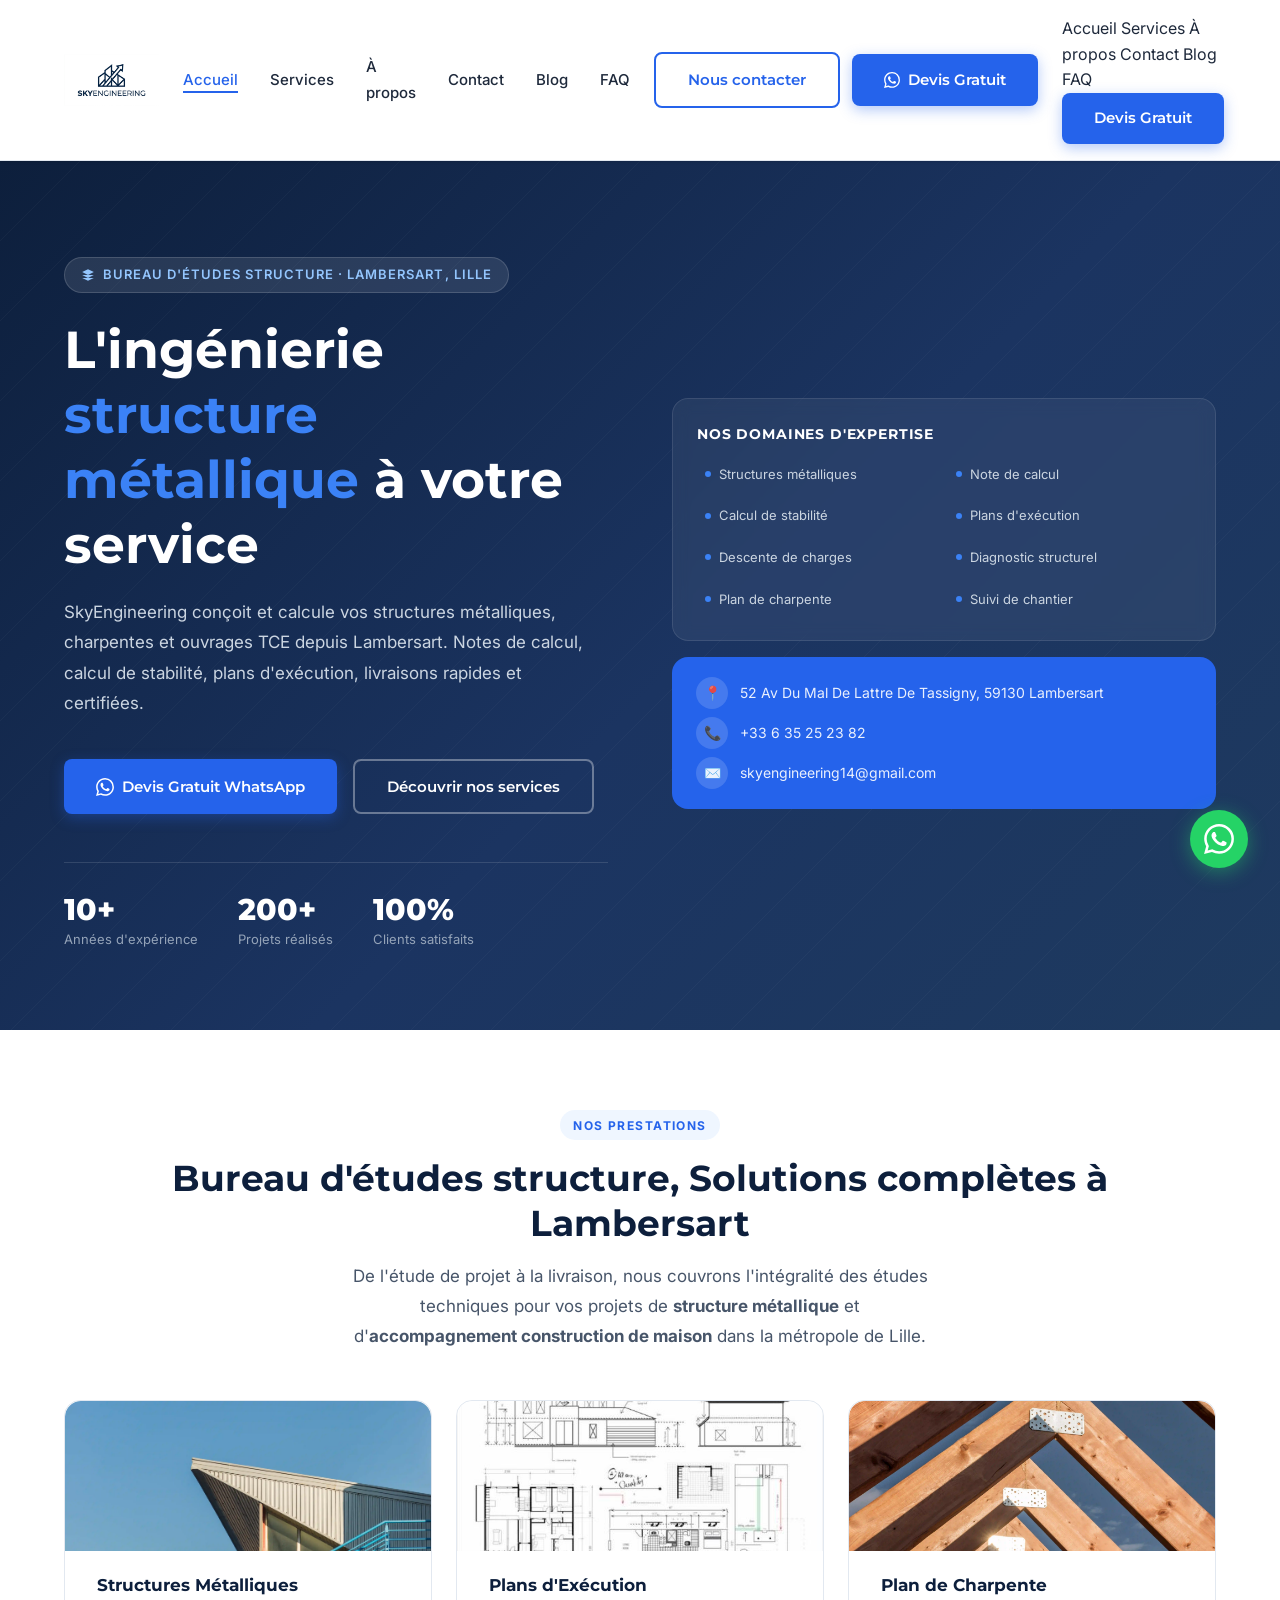
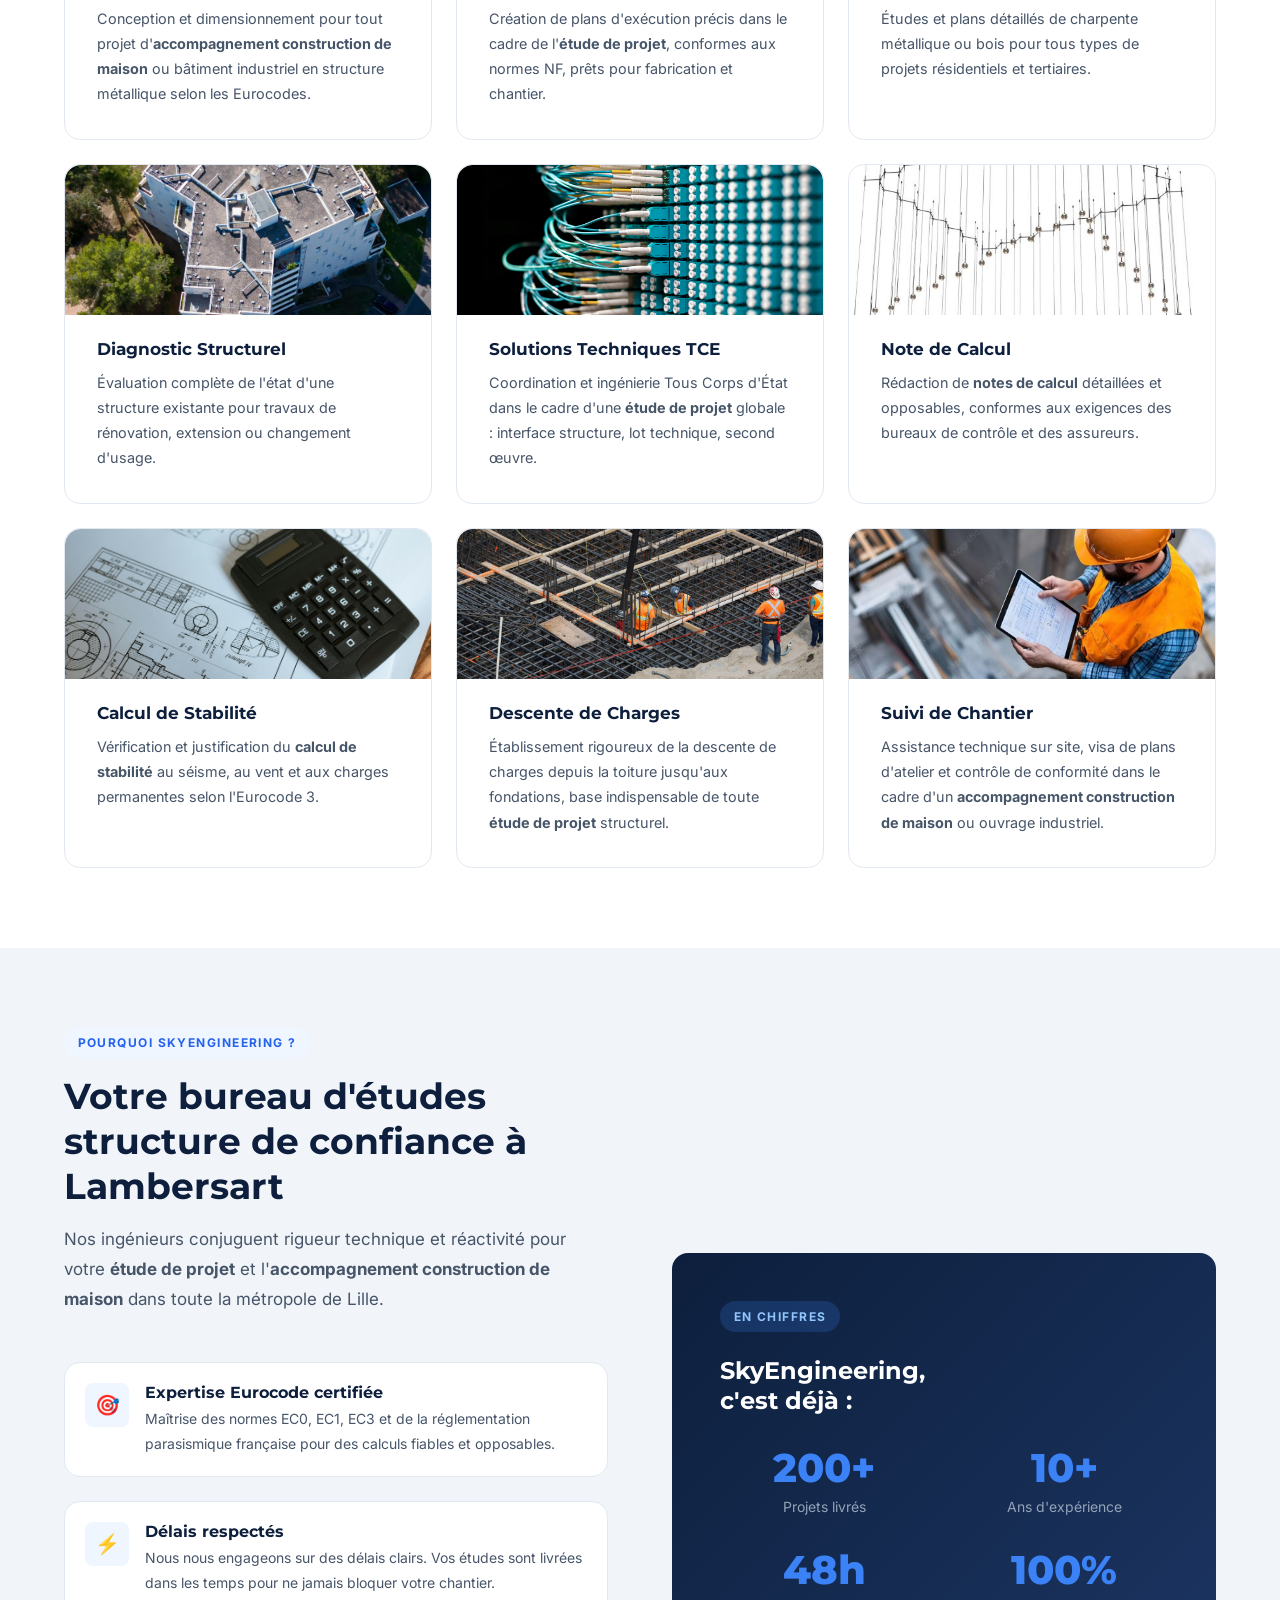
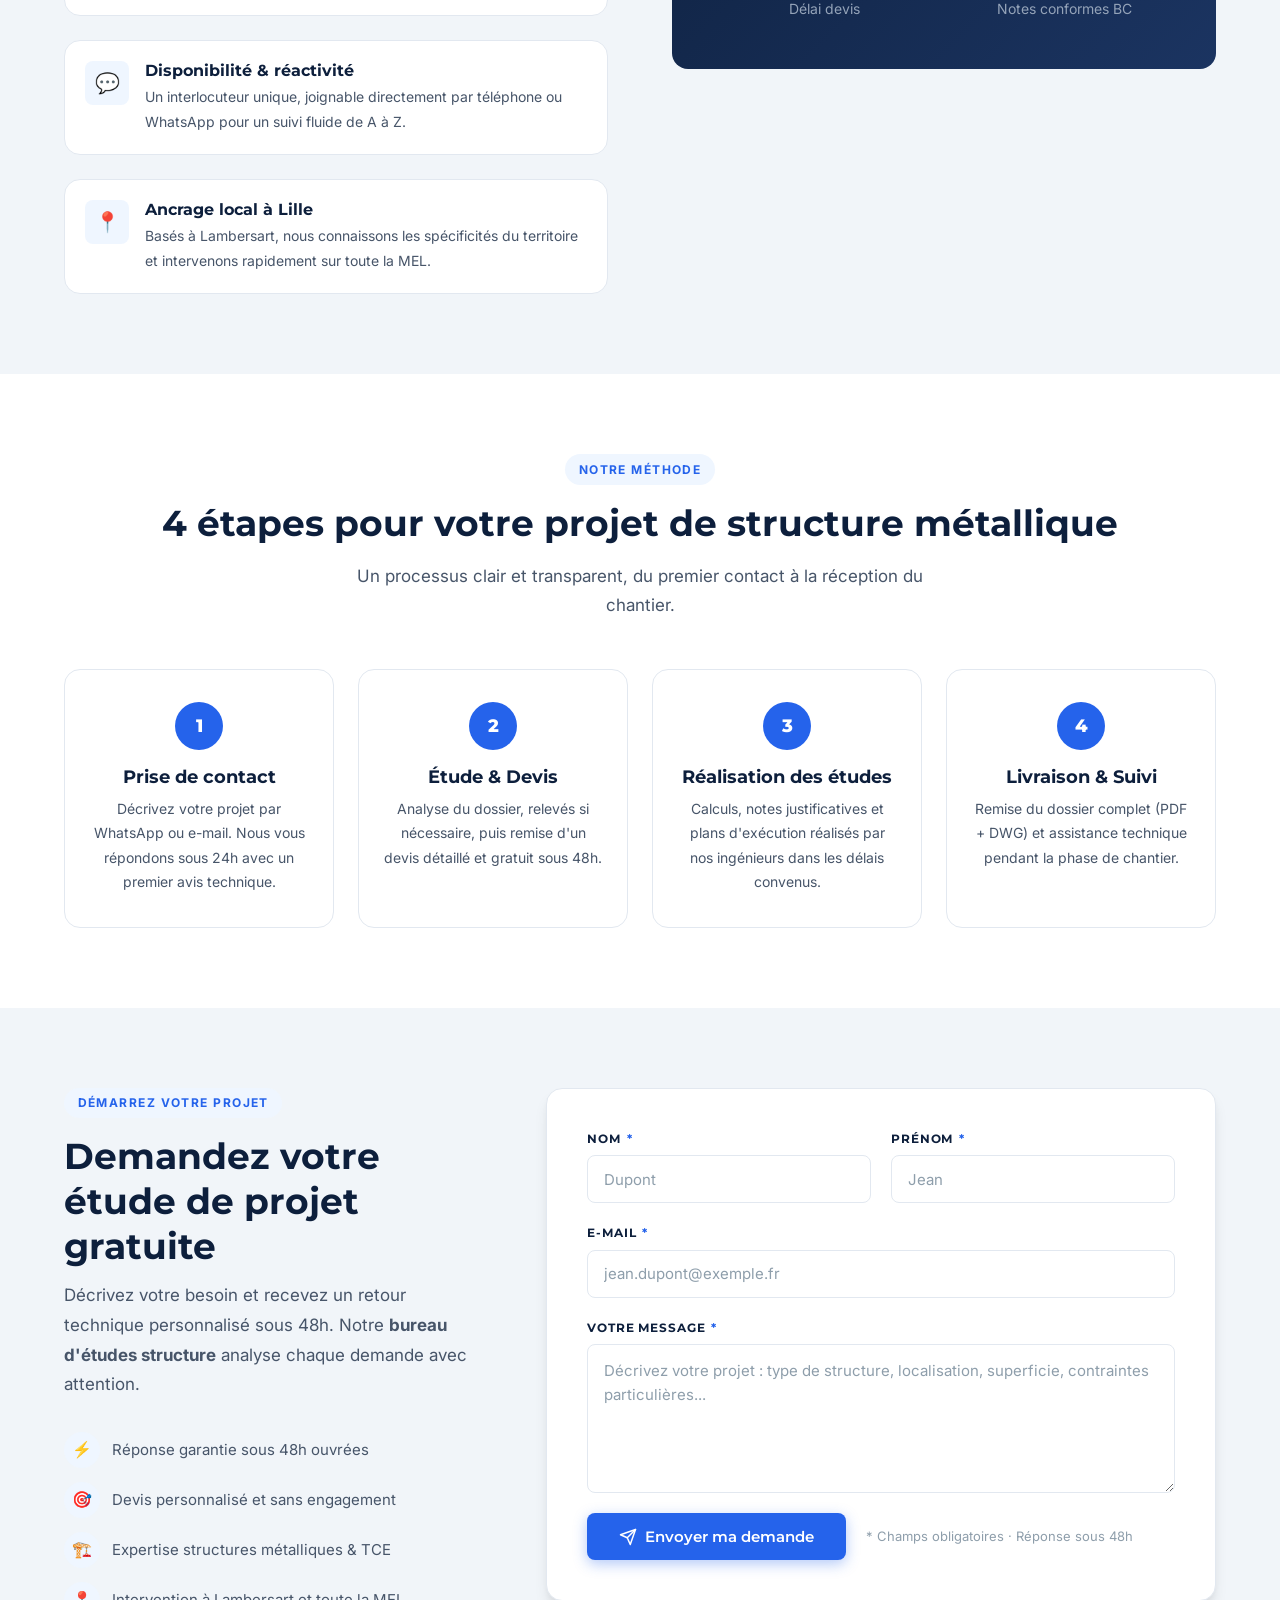
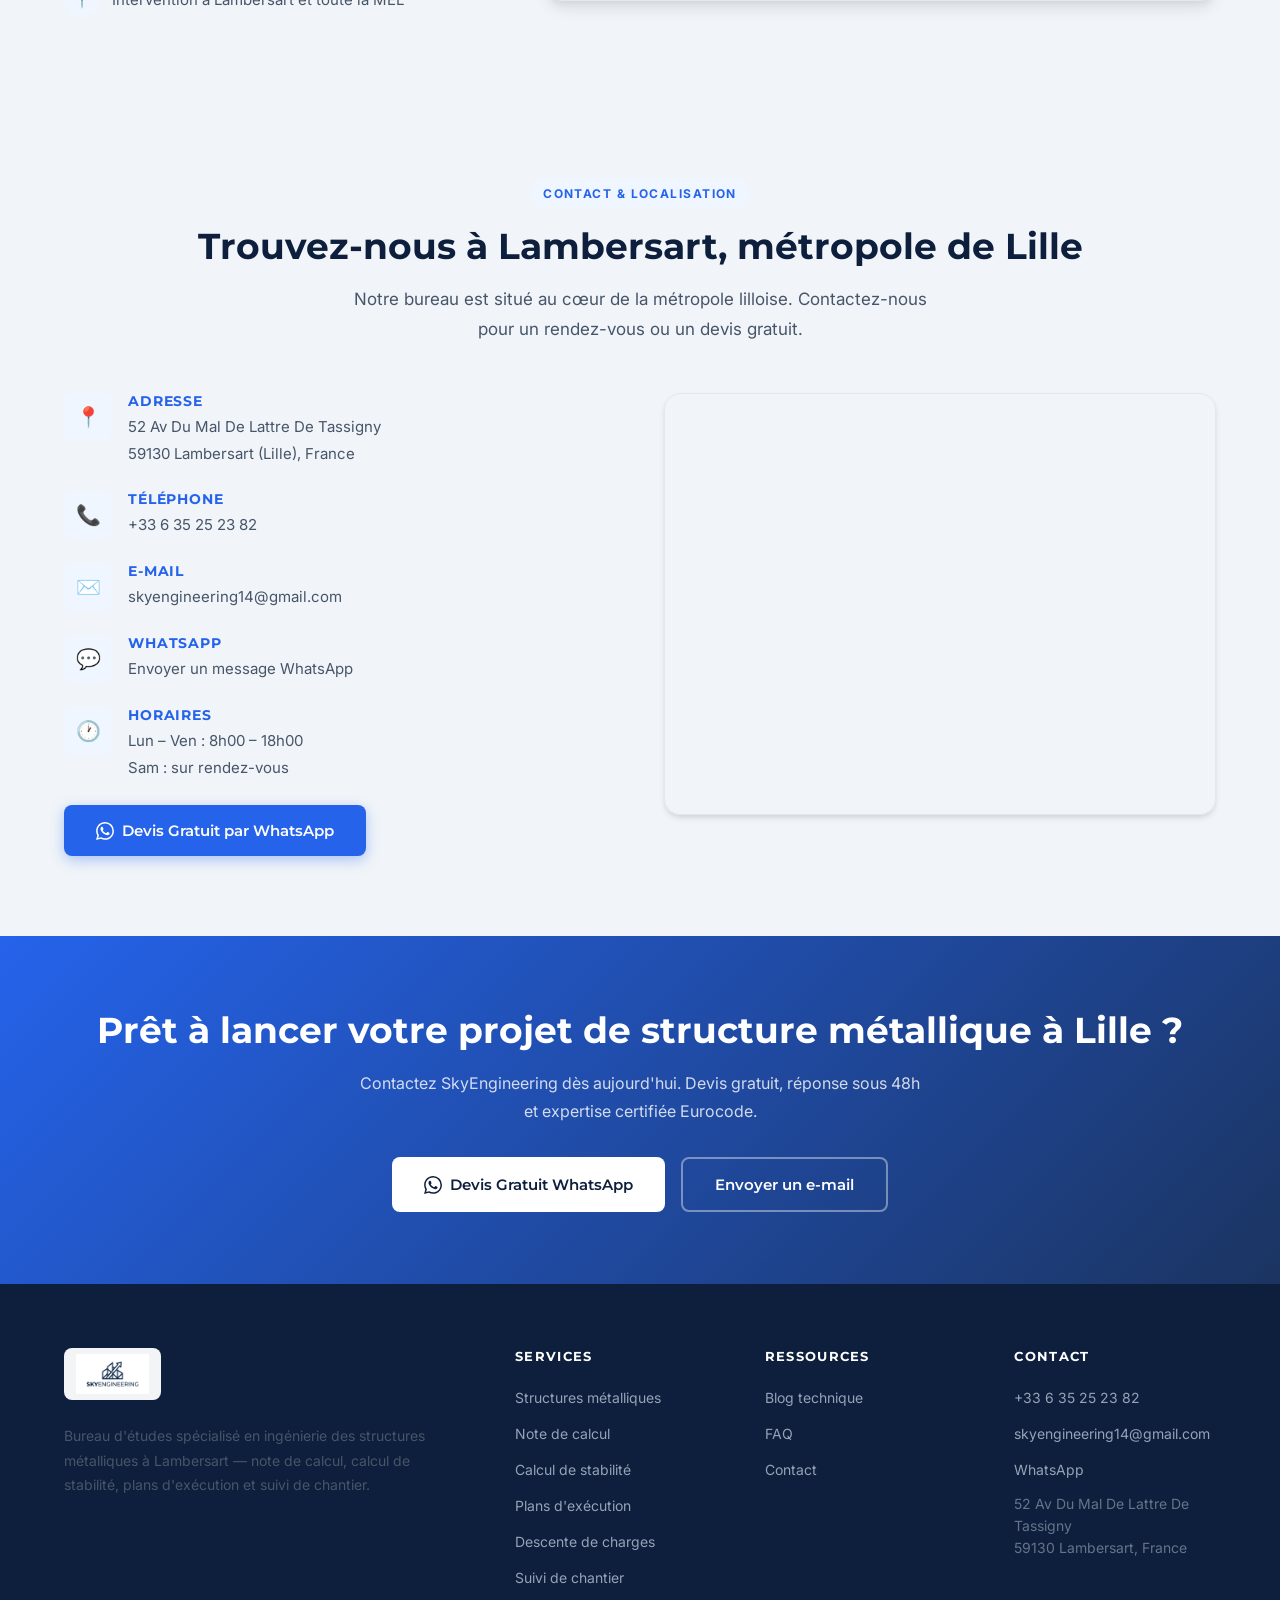
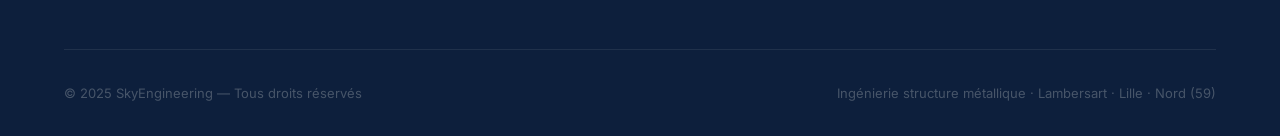
==== commit cff3dfe0: "Update index.html" ====
--- a/index.html
+++ b/index.html
@@ -165,7 +165,7 @@
               </div>
               <div class="hero-contact-row">
                 <span class="hero-contact-icon">✉️</span>
-                skyengineering@gmail.com
+                skyengineering14@gmail.com
               </div>
             </div>
           </div>
